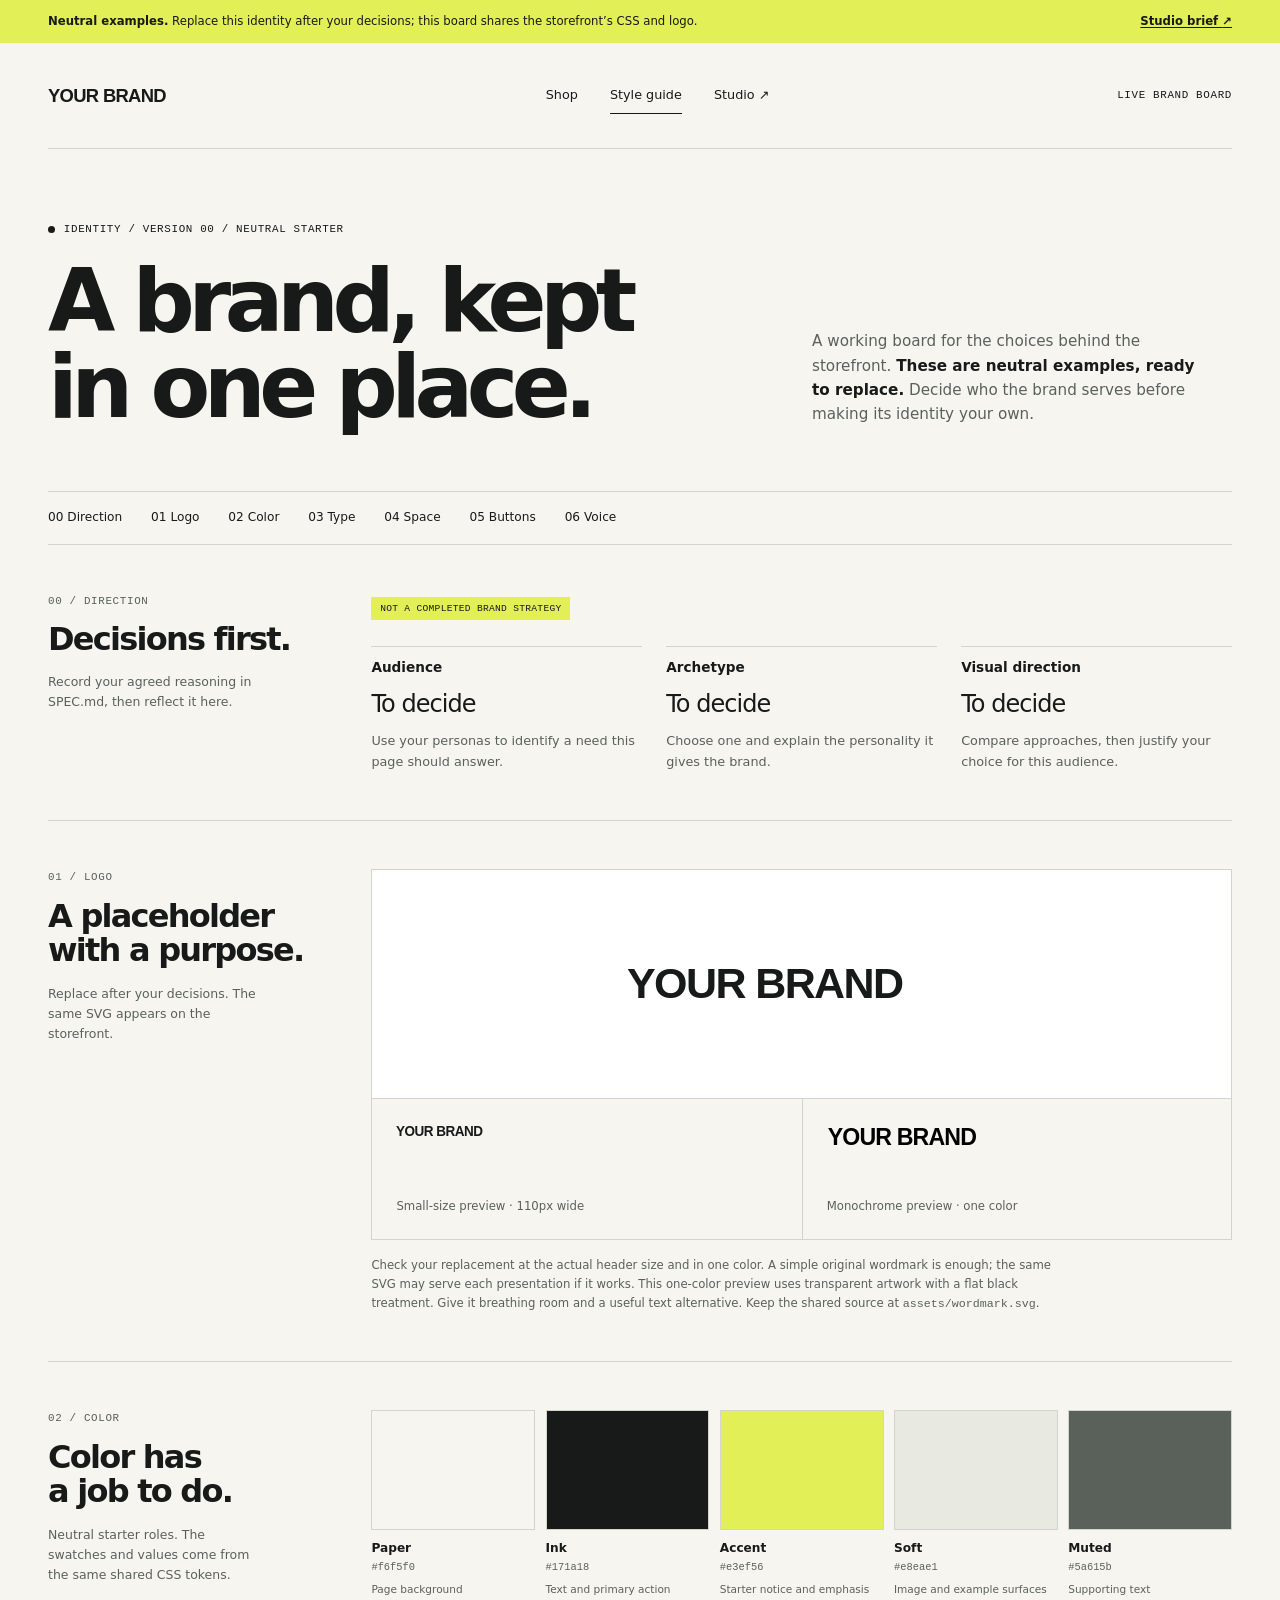
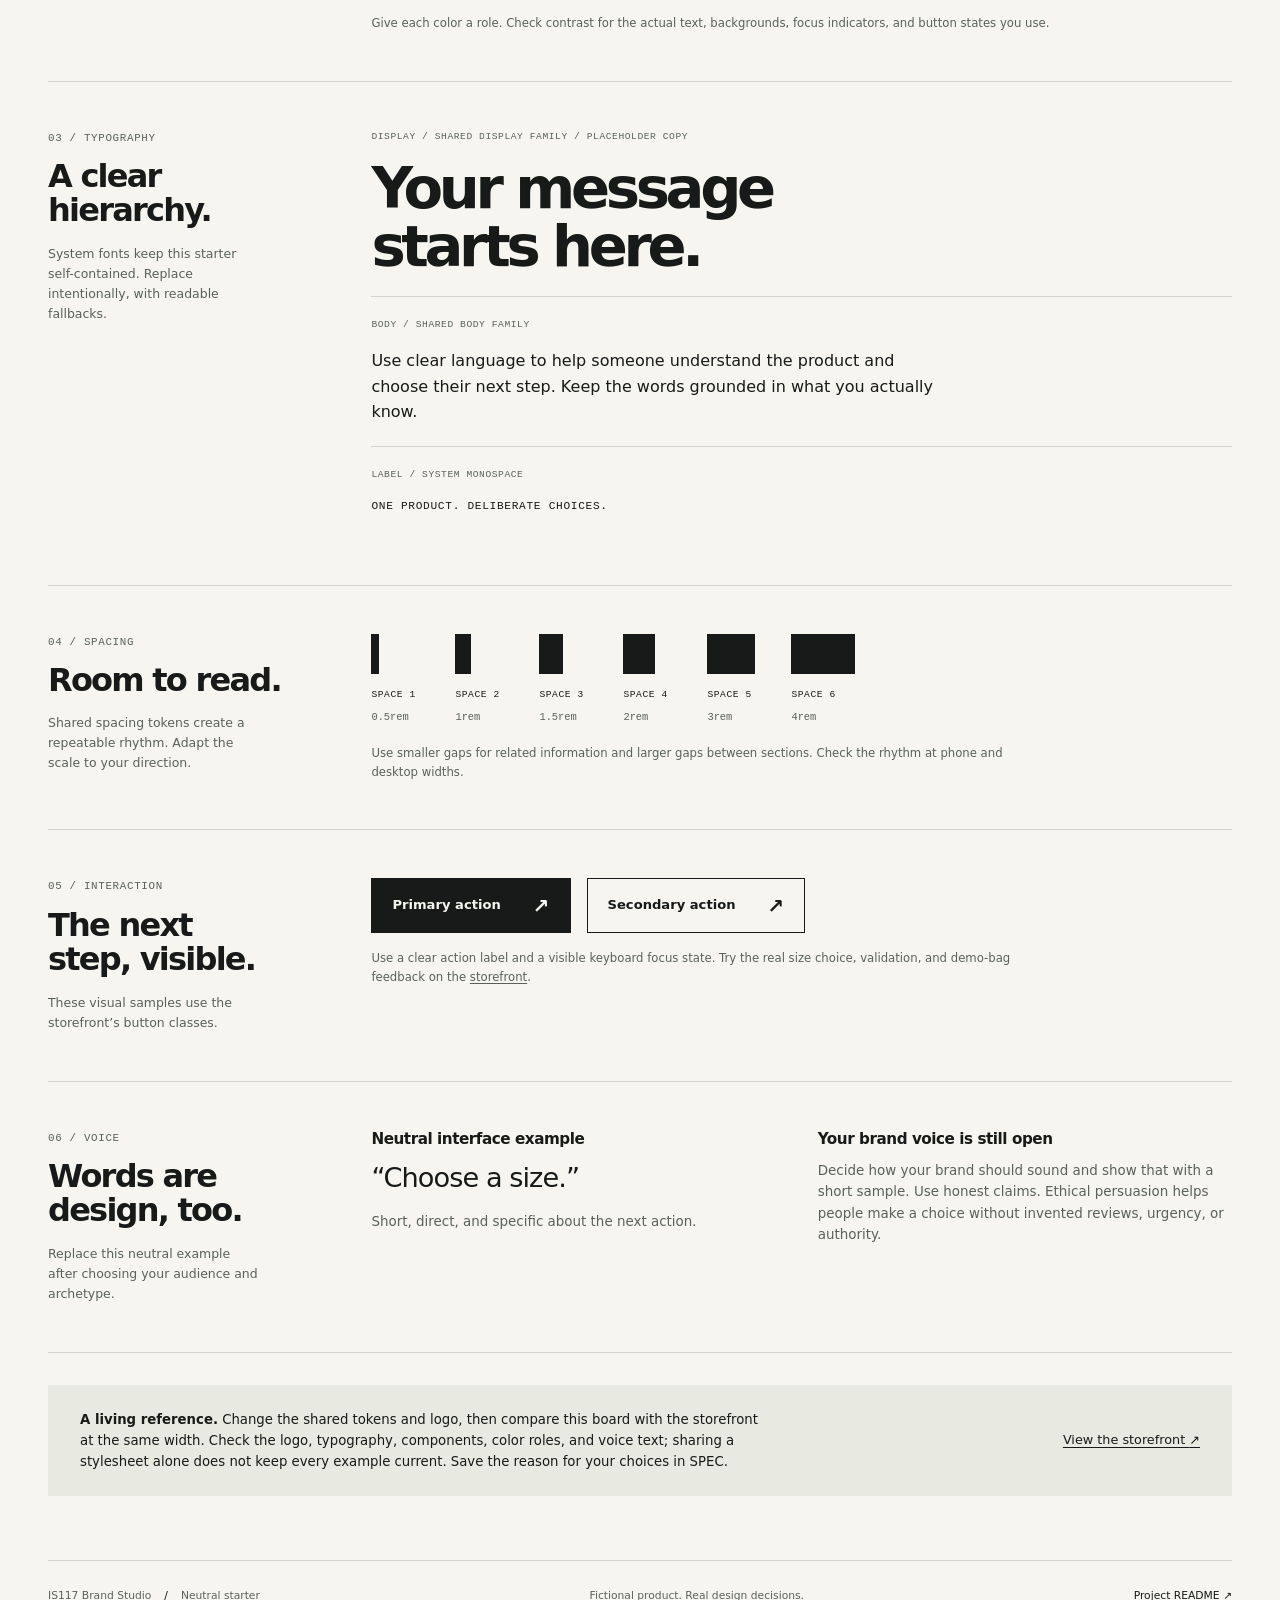
==== public/styleguide.html @ 22b2f833 "Initial commit" ====
<!doctype html>
<html lang="en">
  <head>
    <meta charset="utf-8" />
    <meta name="viewport" content="width=device-width, initial-scale=1" />
    <meta
      name="description"
      content="The live, neutral brand board for the IS117 T-shirt storefront. Shared tokens and assets keep design choices connected to the page."
    />
    <title>Live style guide — Your Brand starter</title>
    <link rel="icon" href="data:," />
    <link rel="stylesheet" href="styles.css" />
    <script src="styleguide.js" defer></script>
  </head>
  <body>
    <a class="skip-link" href="#main">Skip to content</a>
    <aside class="starter-notice" aria-label="Starter information">
      <span
        ><strong>Neutral examples.</strong> Replace this identity after your
        decisions; this board shares the storefront’s CSS and logo.</span
      ><a href="studio.html">Studio brief <span aria-hidden="true">↗</span></a>
    </aside>
    <header class="site-header wrap">
      <a
        class="brand-link"
        href="index.html"
        aria-label="Your Brand storefront home"
        ><img
          class="wordmark"
          src="assets/wordmark.svg"
          alt="Neutral starter wordmark"
          width="175"
          height="26"
      /></a>
      <nav class="main-nav" aria-label="Main navigation">
        <a class="nav-link" href="index.html">Shop</a
        ><a class="nav-link" href="styleguide.html" aria-current="page"
          >Style guide</a
        ><a class="nav-link" href="studio.html"
          >Studio <span aria-hidden="true">↗</span></a
        >
      </nav>
      <span class="micro-label">Live brand board</span>
    </header>
    <main id="main">
      <section class="page-hero wrap" aria-labelledby="guide-title">
        <p class="eyebrow">
          <span class="status-dot" aria-hidden="true"></span> Identity / version
          00 / neutral starter
        </p>
        <h1 id="guide-title">A brand, kept<br />in one place.</h1>
        <p class="hero-summary">
          A working board for the choices behind the storefront.
          <strong>These are neutral examples, ready to replace.</strong> Decide
          who the brand serves before making its identity your own.
        </p>
      </section>
      <nav class="page-subnav wrap" aria-label="Style guide sections">
        <a class="section-link" href="#direction">00 Direction</a
        ><a class="section-link" href="#logo">01 Logo</a
        ><a class="section-link" href="#palette">02 Color</a
        ><a class="section-link" href="#type">03 Type</a
        ><a class="section-link" href="#spacing">04 Space</a
        ><a class="section-link" href="#buttons">05 Buttons</a
        ><a class="section-link" href="#voice">06 Voice</a>
      </nav>

      <section
        id="direction"
        class="guide-section wrap"
        aria-labelledby="direction-title"
      >
        <div class="section-heading">
          <span class="section-number">00 / Direction</span>
          <h2 id="direction-title">Decisions first.</h2>
          <p>Record your agreed reasoning in SPEC.md, then reflect it here.</p>
        </div>
        <div class="guide-content">
          <span class="draft-label">Not a completed brand strategy</span>
          <div class="decision-grid">
            <div>
              <h3>Audience</h3>
              <p class="undecided">To decide</p>
              <p>
                Use your personas to identify a need this page should answer.
              </p>
            </div>
            <div>
              <h3>Archetype</h3>
              <p class="undecided">To decide</p>
              <p>Choose one and explain the personality it gives the brand.</p>
            </div>
            <div>
              <h3>Visual direction</h3>
              <p class="undecided">To decide</p>
              <p>
                Compare approaches, then justify your choice for this audience.
              </p>
            </div>
          </div>
        </div>
      </section>

      <section
        id="logo"
        class="guide-section wrap"
        aria-labelledby="logo-title"
      >
        <div class="section-heading">
          <span class="section-number">01 / Logo</span>
          <h2 id="logo-title">A placeholder<br />with a purpose.</h2>
          <p>
            Replace after your decisions. The same SVG appears on the
            storefront.
          </p>
        </div>
        <div class="guide-content">
          <div class="logo-board">
            <img
              src="assets/wordmark.svg"
              alt="Neutral starter wordmark"
              width="350"
              height="52"
            />
          </div>
          <div class="logo-variants">
            <div class="logo-variant">
              <img
                class="logo-small"
                src="assets/wordmark.svg"
                alt="Neutral starter wordmark at a small size"
                width="110"
                height="16"
              />
              <p>Small-size preview · 110px wide</p>
            </div>
            <div class="logo-variant">
              <img
                class="logo-mono"
                src="assets/wordmark.svg"
                alt="Neutral starter wordmark in monochrome"
                width="190"
                height="28"
              />
              <p>Monochrome preview · one color</p>
            </div>
          </div>
          <p class="guide-note">
            Check your replacement at the actual header size and in one color. A
            simple original wordmark is enough; the same SVG may serve each
            presentation if it works. This one-color preview uses transparent
            artwork with a flat black treatment. Give it breathing room and a
            useful text alternative. Keep the shared source at
            <code>assets/wordmark.svg</code>.
          </p>
        </div>
      </section>

      <section
        id="palette"
        class="guide-section wrap"
        aria-labelledby="palette-title"
      >
        <div class="section-heading">
          <span class="section-number">02 / Color</span>
          <h2 id="palette-title">Color has<br />a job to do.</h2>
          <p>
            Neutral starter roles. The swatches and values come from the same
            shared CSS tokens.
          </p>
        </div>
        <div class="guide-content">
          <div class="palette-grid">
            <article class="palette-card">
              <div
                class="color-swatch"
                style="--swatch-color: var(--color-paper)"
              ></div>
              <h3>Paper</h3>
              <code data-color-token="--color-paper">CSS token</code>
              <p>Page background</p>
            </article>
            <article class="palette-card">
              <div
                class="color-swatch"
                style="--swatch-color: var(--color-ink)"
              ></div>
              <h3>Ink</h3>
              <code data-color-token="--color-ink">CSS token</code>
              <p>Text and primary action</p>
            </article>
            <article class="palette-card">
              <div
                class="color-swatch"
                style="--swatch-color: var(--color-accent)"
              ></div>
              <h3>Accent</h3>
              <code data-color-token="--color-accent">CSS token</code>
              <p>Starter notice and emphasis</p>
            </article>
            <article class="palette-card">
              <div
                class="color-swatch"
                style="--swatch-color: var(--color-soft)"
              ></div>
              <h3>Soft</h3>
              <code data-color-token="--color-soft">CSS token</code>
              <p>Image and example surfaces</p>
            </article>
            <article class="palette-card">
              <div
                class="color-swatch"
                style="--swatch-color: var(--color-muted)"
              ></div>
              <h3>Muted</h3>
              <code data-color-token="--color-muted">CSS token</code>
              <p>Supporting text</p>
            </article>
          </div>
          <p class="guide-note">
            Give each color a role. Check contrast for the actual text,
            backgrounds, focus indicators, and button states you use.
          </p>
        </div>
      </section>

      <section
        id="type"
        class="guide-section wrap"
        aria-labelledby="type-title"
      >
        <div class="section-heading">
          <span class="section-number">03 / Typography</span>
          <h2 id="type-title">A clear<br />hierarchy.</h2>
          <p>
            System fonts keep this starter self-contained. Replace
            intentionally, with readable fallbacks.
          </p>
        </div>
        <div class="guide-content">
          <div class="type-specimen">
            <span class="type-label"
              >Display / shared display family / placeholder copy</span
            >
            <p class="type-display">Your message<br />starts here.</p>
          </div>
          <div class="type-specimen">
            <span class="type-label">Body / shared body family</span>
            <p class="type-body">
              Use clear language to help someone understand the product and
              choose their next step. Keep the words grounded in what you
              actually know.
            </p>
          </div>
          <div class="type-specimen">
            <span class="type-label">Label / system monospace</span>
            <p class="type-mono">One product. Deliberate choices.</p>
          </div>
        </div>
      </section>

      <section
        id="spacing"
        class="guide-section wrap"
        aria-labelledby="spacing-title"
      >
        <div class="section-heading">
          <span class="section-number">04 / Spacing</span>
          <h2 id="spacing-title">Room to read.</h2>
          <p>
            Shared spacing tokens create a repeatable rhythm. Adapt the scale to
            your direction.
          </p>
        </div>
        <div class="guide-content">
          <div class="spacing-grid">
            <div class="spacing-token">
              <div
                class="spacing-bar"
                style="--token-size: var(--space-1)"
              ></div>
              <span class="token-name">Space 1</span
              ><code data-space-token="--space-1">CSS token</code>
            </div>
            <div class="spacing-token">
              <div
                class="spacing-bar"
                style="--token-size: var(--space-2)"
              ></div>
              <span class="token-name">Space 2</span
              ><code data-space-token="--space-2">CSS token</code>
            </div>
            <div class="spacing-token">
              <div
                class="spacing-bar"
                style="--token-size: var(--space-3)"
              ></div>
              <span class="token-name">Space 3</span
              ><code data-space-token="--space-3">CSS token</code>
            </div>
            <div class="spacing-token">
              <div
                class="spacing-bar"
                style="--token-size: var(--space-4)"
              ></div>
              <span class="token-name">Space 4</span
              ><code data-space-token="--space-4">CSS token</code>
            </div>
            <div class="spacing-token">
              <div
                class="spacing-bar"
                style="--token-size: var(--space-5)"
              ></div>
              <span class="token-name">Space 5</span
              ><code data-space-token="--space-5">CSS token</code>
            </div>
            <div class="spacing-token">
              <div
                class="spacing-bar"
                style="--token-size: var(--space-6)"
              ></div>
              <span class="token-name">Space 6</span
              ><code data-space-token="--space-6">CSS token</code>
            </div>
          </div>
          <p class="guide-note">
            Use smaller gaps for related information and larger gaps between
            sections. Check the rhythm at phone and desktop widths.
          </p>
        </div>
      </section>

      <section
        id="buttons"
        class="guide-section wrap"
        aria-labelledby="buttons-title"
      >
        <div class="section-heading">
          <span class="section-number">05 / Interaction</span>
          <h2 id="buttons-title">The next<br />step, visible.</h2>
          <p>These visual samples use the storefront’s button classes.</p>
        </div>
        <div class="guide-content">
          <div class="button-samples">
            <span class="button button-primary"
              >Primary action <span aria-hidden="true">↗</span></span
            ><span class="button button-secondary"
              >Secondary action <span aria-hidden="true">↗</span></span
            >
          </div>
          <p class="guide-note">
            Use a clear action label and a visible keyboard focus state. Try the
            real size choice, validation, and demo-bag feedback on the
            <a href="index.html">storefront</a>.
          </p>
        </div>
      </section>

      <section
        id="voice"
        class="guide-section wrap"
        aria-labelledby="voice-title"
      >
        <div class="section-heading">
          <span class="section-number">06 / Voice</span>
          <h2 id="voice-title">Words are<br />design, too.</h2>
          <p>
            Replace this neutral example after choosing your audience and
            archetype.
          </p>
        </div>
        <div class="guide-content">
          <div class="voice-grid">
            <div>
              <h3>Neutral interface example</h3>
              <p class="voice-example">“Choose a size.”</p>
              <p>Short, direct, and specific about the next action.</p>
            </div>
            <div>
              <h3>Your brand voice is still open</h3>
              <p>
                Decide how your brand should sound and show that with a short
                sample. Use honest claims. Ethical persuasion helps people make
                a choice without invented reviews, urgency, or authority.
              </p>
            </div>
          </div>
        </div>
      </section>

      <div class="guide-footer-note wrap">
        <p>
          <strong>A living reference.</strong> Change the shared tokens and
          logo, then compare this board with the storefront at the same width.
          Check the logo, typography, components, color roles, and voice text;
          sharing a stylesheet alone does not keep every example current. Save
          the reason for your choices in SPEC.
        </p>
        <a href="index.html"
          >View the storefront <span aria-hidden="true">↗</span></a
        >
      </div>
    </main>
    <footer class="site-footer wrap">
      <p>
        IS117 Brand Studio <span class="footer-separator"> / </span> Neutral
        starter
      </p>
      <p class="footer-tagline">Fictional product. Real design decisions.</p>
      <a href="https://github.com/kaw393939/is117-brand-studio#readme"
        >Project README <span aria-hidden="true">↗</span></a
      >
    </footer>
  </body>
</html>
---- public/styles.css ----
/* Shared brand tokens. Change these after you agree on your brand direction.
   Both the storefront and the live style guide use this file. */
:root {
  --color-paper: #f6f5f0;
  --color-ink: #171a18;
  --color-muted: #5a615b;
  --color-line: #d1d5cc;
  --color-accent: #e3ef56;
  --color-soft: #e8eae1;
  --color-white: #fff;
  --color-danger: #992e28;
  --font-body:
    system-ui, -apple-system, blinkmacsystemfont, "Segoe UI", sans-serif;
  --font-display:
    system-ui, -apple-system, blinkmacsystemfont, "Segoe UI", sans-serif;
  --font-mono: ui-monospace, sfmono-regular, consolas, monospace;
  --space-1: 0.5rem;
  --space-2: 1rem;
  --space-3: 1.5rem;
  --space-4: 2rem;
  --space-5: 3rem;
  --space-6: 4rem;
  --page-width: 1440px;
}

* {
  box-sizing: border-box;
}

html {
  scroll-behavior: smooth;
  scroll-padding-top: 1.5rem;
}

body {
  margin: 0;
  background: var(--color-paper);
  color: var(--color-ink);
  font-family: var(--font-body);
  line-height: 1.6;
  -webkit-font-smoothing: antialiased;
}

img,
svg {
  display: block;
  max-width: 100%;
}

button,
a,
input {
  -webkit-tap-highlight-color: transparent;
}

a {
  color: inherit;
  text-underline-offset: 0.2em;
  text-decoration-thickness: 1px;
}

a:hover {
  text-decoration-thickness: 2px;
}

button,
input {
  font: inherit;
}

button {
  cursor: pointer;
}

button:disabled {
  cursor: default;
}

:focus-visible {
  outline: 3px solid var(--color-ink);
  outline-offset: 5px;
}

[hidden] {
  display: none !important;
}

::selection {
  background: var(--color-accent);
  color: var(--color-ink);
}

h1,
h2,
h3,
p {
  margin: 0;
}

h1,
h2,
h3 {
  font-family: var(--font-display);
  font-weight: 550;
}

h1 {
  font-size: clamp(3.4rem, 6.25vw, 6.6rem);
  line-height: 0.99;
  letter-spacing: -0.075em;
}

h2 {
  font-size: clamp(2rem, 3.6vw, 3.75rem);
  line-height: 1.08;
  letter-spacing: -0.055em;
}

h3 {
  font-size: 1.3rem;
  line-height: 1.3;
  letter-spacing: -0.03em;
}

p + p {
  margin-top: var(--space-2);
}

.wrap {
  width: min(calc(100% - 6rem), var(--page-width));
  margin-inline: auto;
}

.muted {
  color: var(--color-muted);
}

.eyebrow,
.micro-label,
.visual-label,
.image-caption,
.section-number,
.type-label,
.token-name {
  font-family: var(--font-mono);
  font-size: 0.68rem;
  font-weight: 500;
  line-height: 1.5;
  letter-spacing: 0.06em;
  text-transform: uppercase;
}

.eyebrow {
  display: flex;
  align-items: center;
  gap: 0.55rem;
}

.status-dot {
  width: 7px;
  height: 7px;
  display: inline-block;
  background: var(--color-ink);
  border-radius: 50%;
}

.skip-link {
  position: fixed;
  top: 8px;
  left: 8px;
  z-index: 10;
  transform: translateY(-180%);
  padding: 0.75rem 1rem;
  background: var(--color-ink);
  color: var(--color-white);
}

.skip-link:focus {
  transform: translateY(0);
}

.starter-notice {
  display: flex;
  justify-content: space-between;
  align-items: center;
  gap: 1.5rem;
  padding: 0.8rem 3rem;
  background: var(--color-accent);
  font-size: 0.73rem;
  line-height: 1.5;
}

.starter-notice a {
  flex-shrink: 0;
  font-weight: 650;
}

.site-header {
  min-height: 106px;
  display: flex;
  align-items: center;
  gap: 3rem;
  border-bottom: 1px solid var(--color-line);
}

.brand-link {
  display: inline-block;
  flex-shrink: 0;
}

.wordmark {
  width: 150px;
  height: auto;
}

.main-nav {
  display: flex;
  justify-content: center;
  align-items: center;
  gap: 2rem;
  margin-inline: auto;
}

.nav-link,
.bag-link {
  text-decoration: none;
  font-size: 0.8rem;
}

.nav-link {
  padding-block: 0.5rem;
  border-bottom: 1px solid transparent;
}

.nav-link:hover,
.nav-link[aria-current="page"] {
  border-color: currentcolor;
}

.bag-link {
  display: flex;
  align-items: center;
  gap: 0.65rem;
  white-space: nowrap;
}

.bag-count {
  display: grid;
  place-items: center;
  min-width: 1.7rem;
  height: 1.7rem;
  border: 1px solid var(--color-ink);
  border-radius: 50%;
  font-size: 0.7rem;
}

.product-section {
  display: grid;
  grid-template-columns: 1.13fr 1fr;
  gap: clamp(3rem, 7vw, 8rem);
  padding-block: var(--space-5) 5rem;
  align-items: start;
}

.product-visual {
  position: relative;
  background: var(--color-soft);
}

.visual-label {
  position: absolute;
  z-index: 1;
  inset: 1.3rem 1.4rem auto;
  display: flex;
  justify-content: space-between;
  gap: 1rem;
  font-size: 0.6rem;
}

.shirt-image {
  width: 100%;
  height: auto;
  aspect-ratio: 800 / 880;
  object-fit: contain;
}

.image-caption {
  display: flex;
  align-items: center;
  justify-content: space-between;
  gap: 1rem;
  padding: 1.2rem 1.4rem;
  border-top: 1px solid var(--color-line);
  font-size: 0.59rem;
}

.image-caption > :last-child {
  font-family: var(--font-body);
  font-size: 1.5rem;
  line-height: 1;
}

.product-information {
  max-width: 530px;
  padding-block: 1rem;
}

.product-information h1 {
  margin-top: 1.6rem;
}

.product-intro {
  font-size: 1.2rem;
  line-height: 1.5;
  margin-top: 1.8rem;
  letter-spacing: -0.025em;
}

.product-description {
  margin-top: 0.6rem;
  font-size: 0.88rem;
  max-width: 430px;
}

.price-row {
  display: flex;
  align-items: center;
  justify-content: space-between;
  gap: 1rem;
  margin-block: 2rem 1.5rem;
  padding-bottom: 1.2rem;
  border-bottom: 1px solid var(--color-line);
}

.price {
  font-size: 1.65rem;
  letter-spacing: -0.04em;
  font-weight: 600;
}

.price span {
  font-family: var(--font-mono);
  font-size: 0.65rem;
  font-weight: 400;
  letter-spacing: 0;
  margin-left: 0.25rem;
}

.price-row .micro-label {
  color: var(--color-muted);
  font-size: 0.6rem;
}

fieldset {
  padding: 0;
  margin: 0;
  border: 0;
  min-width: 0;
}

legend {
  padding: 0;
  font-size: 0.84rem;
  font-weight: 650;
}

.field-help {
  margin-top: 0.3rem;
  color: var(--color-muted);
  font-size: 0.74rem;
}

.size-options {
  display: grid;
  grid-template-columns: repeat(4, 1fr);
  gap: 0.6rem;
  margin-top: 1rem;
}

.size-option {
  position: relative;
  cursor: pointer;
}

.size-option input {
  position: absolute;
  opacity: 0;
  width: 100%;
  height: 100%;
  margin: 0;
  cursor: pointer;
}

.size-option span {
  display: grid;
  place-items: center;
  min-height: 3.2rem;
  border: 1px solid var(--color-line);
  background: var(--color-paper);
  font-size: 0.83rem;
  transition:
    background 150ms ease,
    border-color 150ms ease;
}

.size-option input:checked + span {
  background: var(--color-ink);
  border-color: var(--color-ink);
  color: var(--color-paper);
}

.size-option input:hover + span {
  border-color: var(--color-ink);
}

.size-option input:focus-visible + span {
  outline: 3px solid var(--color-ink);
  outline-offset: 4px;
}

.size-option input:focus-visible {
  outline: none;
}

.field-error {
  color: var(--color-danger);
  font-size: 0.8rem;
  margin-top: 0.9rem;
  font-weight: 550;
}

.button {
  display: inline-flex;
  align-items: center;
  justify-content: space-between;
  gap: 2rem;
  min-height: 3.4rem;
  border: 1px solid var(--color-ink);
  padding: 0.9rem 1.25rem;
  font-size: 0.82rem;
  font-weight: 550;
  line-height: 1.4;
  text-decoration: none;
  transition:
    background 150ms ease,
    color 150ms ease;
}

.button > span[aria-hidden] {
  font-size: 1.25rem;
  line-height: 1;
}

.button-primary {
  background: var(--color-ink);
  color: var(--color-paper);
}

.button-primary:hover {
  background: var(--color-accent);
  color: var(--color-ink);
}

.button-secondary {
  background: transparent;
  color: var(--color-ink);
}

.button-secondary:hover {
  background: var(--color-soft);
}

.add-button {
  width: 100%;
  margin-top: 1.4rem;
}

.demo-disclaimer {
  font-size: 0.68rem;
  line-height: 1.65;
  color: var(--color-muted);
  margin-top: 0.9rem;
  max-width: 420px;
}

.product-facts {
  margin-bottom: 0;
  margin-top: 1.8rem;
}

.product-facts div {
  display: flex;
  justify-content: space-between;
  gap: 1rem;
  padding-block: 0.62rem;
  border-top: 1px solid var(--color-line);
  font-size: 0.71rem;
}

.product-facts dt {
  color: var(--color-muted);
}

.product-facts dd {
  margin: 0;
  font-weight: 500;
  text-align: right;
}

.bag-section {
  display: grid;
  grid-template-columns: 1fr 1fr;
  gap: 3rem;
  border-top: 1px solid var(--color-line);
  padding-block: 3rem;
}

.bag-section h2 {
  margin-top: 0.6rem;
  font-size: clamp(2rem, 3vw, 3rem);
}

.bag-details {
  padding-top: 0.2rem;
  font-size: 0.85rem;
}

.bag-message {
  max-width: 500px;
}

.bag-items {
  list-style: none;
  margin: 1rem 0;
  padding: 0;
}

.bag-items:empty {
  margin: 0;
}

.bag-items li {
  padding-block: 0.55rem;
  border-bottom: 1px solid var(--color-line);
  font-size: 0.78rem;
}

.text-button {
  padding: 0.5rem 0;
  border: 0;
  background: transparent;
  color: var(--color-ink);
  font-size: 0.8rem;
  text-decoration: underline;
  text-underline-offset: 0.25rem;
}

.text-button:disabled {
  opacity: 0.5;
}

.bag-details .field-help {
  margin-top: 0.4rem;
  font-size: 0.69rem;
}

.starter-next {
  display: grid;
  grid-template-columns: 1fr 1fr;
  gap: 1.5rem 3rem;
  background: var(--color-accent);
  padding: 2.7rem 3rem 3rem;
  margin-block: 1rem 4rem;
}

.starter-next > .eyebrow {
  grid-column: 1 / -1;
}

.starter-next > div {
  max-width: 470px;
  font-size: 0.86rem;
}

.starter-next .button {
  margin-top: 1.6rem;
}

.site-footer {
  display: flex;
  align-items: center;
  justify-content: space-between;
  gap: 2rem;
  border-top: 1px solid var(--color-line);
  padding-block: 1.6rem;
  font-size: 0.67rem;
  color: var(--color-muted);
}

.footer-tagline {
  margin: 0;
}

.footer-separator {
  margin-inline: 0.6rem;
  color: var(--color-ink);
}

.site-footer a {
  color: var(--color-ink);
}

/* Shared editorial pages */
.page-hero {
  padding-block: 4.5rem 3.8rem;
  display: grid;
  grid-template-columns: 1.25fr 0.75fr;
  align-items: end;
  gap: 1.3rem 4rem;
}

.page-hero > .eyebrow {
  grid-column: 1 / -1;
}

.page-hero h1 {
  font-size: clamp(3.5rem, 6.8vw, 7.3rem);
}

.page-hero .hero-summary {
  max-width: 400px;
  font-size: 0.95rem;
  color: var(--color-muted);
  padding-bottom: 0.25rem;
}

.hero-summary strong {
  font-weight: 550;
  color: var(--color-ink);
}

.page-subnav {
  display: flex;
  flex-wrap: wrap;
  gap: 0.6rem 1.8rem;
  padding-block: 1rem;
  border-top: 1px solid var(--color-line);
  border-bottom: 1px solid var(--color-line);
  font-size: 0.76rem;
}

.section-link {
  text-decoration: none;
}

.section-link:hover {
  text-decoration: underline;
}

.guide-section {
  padding-block: 3rem;
  border-bottom: 1px solid var(--color-line);
  display: grid;
  grid-template-columns: 0.32fr 1fr;
  column-gap: 3rem;
}

.section-heading .section-number {
  color: var(--color-muted);
  display: block;
  margin-bottom: 0.8rem;
}

.section-heading h2 {
  font-size: clamp(1.7rem, 2.5vw, 2.65rem);
}

.section-heading p {
  font-size: 0.78rem;
  color: var(--color-muted);
  margin-top: 1rem;
  max-width: 210px;
}

.guide-content {
  min-width: 0;
}

.draft-label {
  display: inline-block;
  padding: 0.3rem 0.55rem;
  background: var(--color-accent);
  color: var(--color-ink);
  font-family: var(--font-mono);
  font-size: 0.6rem;
  line-height: 1.4;
  letter-spacing: 0.03em;
  text-transform: uppercase;
}

.decision-grid {
  display: grid;
  grid-template-columns: repeat(3, 1fr);
  gap: 1.5rem;
  margin-top: 1.6rem;
}

.decision-grid > div {
  border-top: 1px solid var(--color-line);
  padding-top: 0.8rem;
}

.decision-grid h3 {
  font-size: 0.85rem;
  font-weight: 650;
  letter-spacing: 0;
}

.decision-grid p {
  font-size: 0.8rem;
  color: var(--color-muted);
  margin-top: 0.5rem;
}

.decision-grid .undecided {
  font-size: 1.5rem;
  font-weight: 450;
  color: var(--color-ink);
  letter-spacing: -0.04em;
}

.logo-board {
  min-height: 230px;
  display: grid;
  place-items: center;
  padding: 3rem;
  background: var(--color-white);
  border: 1px solid var(--color-line);
}

.logo-board img {
  width: min(100%, 380px);
}

.logo-variants {
  display: grid;
  grid-template-columns: 1fr 1fr;
  border: 1px solid var(--color-line);
  border-top: 0;
}

.logo-variant {
  min-height: 140px;
  padding: 1.5rem;
  display: flex;
  flex-direction: column;
  justify-content: space-between;
  gap: 1.5rem;
}

.logo-variant + .logo-variant {
  border-left: 1px solid var(--color-line);
}

.logo-small {
  width: 110px;
  height: auto;
}

.logo-mono {
  width: 190px;
  filter: brightness(0);
}

.logo-variant p,
.guide-note {
  font-size: 0.73rem;
  color: var(--color-muted);
}

.guide-note {
  margin-top: 1rem;
  max-width: 680px;
}

.palette-grid {
  display: grid;
  grid-template-columns: repeat(5, 1fr);
  gap: 0.65rem;
}

.color-swatch {
  height: 120px;
  border: 1px solid var(--color-line);
  background: var(--swatch-color);
}

.palette-card h3 {
  font-size: 0.76rem;
  letter-spacing: 0;
  font-weight: 650;
  margin-top: 0.65rem;
}

.palette-card code {
  font-family: var(--font-mono);
  font-size: 0.65rem;
  color: var(--color-muted);
  display: block;
  margin-top: 0.15rem;
}

.palette-card p {
  font-size: 0.66rem;
  color: var(--color-muted);
  margin-top: 0.4rem;
  line-height: 1.5;
}

.type-specimen {
  border-top: 1px solid var(--color-line);
  padding-block: 1.3rem;
}

.type-specimen:first-child {
  border-top: 0;
  padding-top: 0;
}

.type-label {
  display: block;
  margin-bottom: 1rem;
  color: var(--color-muted);
  font-size: 0.6rem;
}

.type-display {
  font-family: var(--font-display);
  font-size: clamp(2.5rem, 4.5vw, 5rem);
  font-weight: 550;
  letter-spacing: -0.075em;
  line-height: 1;
  max-width: 700px;
}

.type-body {
  font-family: var(--font-body);
  font-size: 1rem;
  max-width: 570px;
}

.type-mono {
  font-family: var(--font-mono);
  text-transform: uppercase;
  font-size: 0.7rem;
  letter-spacing: 0.06em;
}

.spacing-grid {
  display: flex;
  flex-wrap: wrap;
  align-items: start;
  gap: 2rem;
}

.spacing-token {
  min-width: 52px;
}

.spacing-bar {
  width: var(--token-size);
  height: 40px;
  background: var(--color-ink);
  margin-bottom: 0.9rem;
}

.token-name {
  display: block;
  font-size: 0.6rem;
}

.spacing-token code {
  font-family: var(--font-mono);
  color: var(--color-muted);
  font-size: 0.65rem;
}

.button-samples {
  display: flex;
  flex-wrap: wrap;
  gap: 1rem;
}

.button-samples .button {
  min-width: 185px;
}

.voice-grid {
  display: grid;
  grid-template-columns: 1fr 1fr;
  gap: 2rem;
}

.voice-grid h3 {
  font-size: 0.95rem;
  font-weight: 600;
  margin-bottom: 0.65rem;
}

.voice-grid p {
  font-size: 0.84rem;
  color: var(--color-muted);
}

.voice-example {
  font-size: 1.7rem !important;
  color: var(--color-ink) !important;
  letter-spacing: -0.035em;
  line-height: 1.3;
}

.guide-footer-note {
  display: flex;
  gap: 2rem;
  align-items: center;
  justify-content: space-between;
  background: var(--color-soft);
  padding: 1.5rem 2rem;
  margin-block: 2rem 4rem;
}

.guide-footer-note p {
  font-size: 0.83rem;
  max-width: 680px;
}

.guide-footer-note a {
  font-size: 0.8rem;
  white-space: nowrap;
}

@media (width >= 1600px) {
  .product-section {
    gap: 8rem;
  }
}

@media (width <= 1100px) {
  .wrap {
    width: calc(100% - 4rem);
  }

  .starter-notice {
    padding-inline: 2rem;
  }

  .site-header {
    gap: 1.7rem;
  }

  .main-nav {
    gap: 1.25rem;
  }

  .product-section {
    gap: 3rem;
    align-items: start;
  }

  .product-information h1 {
    font-size: clamp(3.4rem, 7vw, 5rem);
  }

  .product-information {
    padding-top: 0.5rem;
  }

  .product-intro {
    margin-top: 1.4rem;
  }

  .price-row {
    margin-top: 1.5rem;
  }

  .page-hero {
    column-gap: 2rem;
  }

  .guide-section {
    grid-template-columns: 0.35fr 1fr;
    gap: 2rem;
  }

  .palette-grid {
    grid-template-columns: repeat(3, 1fr);
    row-gap: 1.6rem;
  }
}

@media (width <= 760px) {
  .wrap {
    width: calc(100% - 2.5rem);
  }

  .starter-notice {
    padding: 0.75rem 1.25rem;
    font-size: 0.67rem;
    gap: 1rem;
  }

  .starter-notice > span {
    max-width: 480px;
  }

  .starter-notice a {
    font-size: 0.65rem;
  }

  .site-header {
    min-height: 108px;
    display: grid;
    grid-template-columns: 1fr auto;
    gap: 0.5rem 1rem;
    padding-block: 1.2rem 1rem;
  }

  .wordmark {
    width: 130px;
  }

  .main-nav {
    grid-row: 2;
    grid-column: 1 / -1;
    margin: 0;
    justify-content: flex-start;
    gap: 1.5rem;
  }

  .nav-link,
  .bag-link {
    font-size: 0.73rem;
  }

  .bag-link {
    grid-column: 2;
    grid-row: 1;
  }

  .bag-count {
    min-width: 1.5rem;
    height: 1.5rem;
  }

  .product-section {
    grid-template-columns: 1fr;
    gap: 2rem;
    padding-block: 1.5rem 3rem;
  }

  .product-visual {
    max-width: 600px;
    width: 100%;
    margin-inline: auto;
  }

  .shirt-image {
    max-height: 530px;
  }

  .product-information {
    max-width: none;
    padding: 0;
  }

  .product-information h1 {
    font-size: clamp(4.2rem, 13vw, 7rem);
    margin-top: 1rem;
  }

  .product-intro {
    font-size: 1.1rem;
    margin-top: 1.4rem;
  }

  .product-description {
    max-width: 580px;
  }

  .product-facts {
    margin-top: 1.5rem;
  }

  .bag-section {
    grid-template-columns: 1fr;
    gap: 1.3rem;
    padding-block: 2rem;
  }

  .bag-section h2 {
    margin-top: 0.6rem;
  }

  .starter-next {
    grid-template-columns: 1fr;
    padding: 1.8rem;
    gap: 1.3rem;
    margin-block: 1rem 3rem;
  }

  .starter-next > div {
    max-width: none;
  }

  .site-footer {
    flex-wrap: wrap;
    gap: 0.7rem 2rem;
    padding-block: 1.5rem;
  }

  .footer-tagline {
    display: none;
  }

  .page-hero {
    padding-block: 2.5rem;
    grid-template-columns: 1fr;
    row-gap: 1.4rem;
  }

  .page-hero h1 {
    font-size: clamp(3.7rem, 11vw, 6rem);
  }

  .page-hero .hero-summary {
    max-width: 570px;
    font-size: 0.9rem;
  }

  .page-subnav {
    gap: 0.6rem 1.2rem;
    font-size: 0.72rem;
  }

  .guide-section {
    grid-template-columns: 1fr;
    gap: 1.8rem;
    padding-block: 2.3rem;
  }

  .section-heading {
    display: grid;
    grid-template-columns: 1fr 1fr;
    column-gap: 2rem;
  }

  .section-heading .section-number {
    grid-column: 1 / -1;
    margin-bottom: 0.5rem;
  }

  .section-heading p {
    max-width: none;
    margin: 0;
    font-size: 0.73rem;
  }

  .decision-grid {
    gap: 1rem;
  }

  .decision-grid .undecided {
    font-size: 1.3rem;
  }

  .decision-grid p {
    font-size: 0.73rem;
  }

  .palette-grid {
    grid-template-columns: repeat(5, 1fr);
  }

  .color-swatch {
    height: 85px;
  }

  .palette-card p {
    font-size: 0.62rem;
  }

  .palette-card code {
    font-size: 0.57rem;
  }

  .guide-footer-note {
    flex-direction: column;
    align-items: start;
    gap: 1rem;
    margin-block: 1.5rem 3rem;
    padding: 1.5rem;
  }
}

@media (width <= 420px) {
  .starter-notice {
    align-items: start;
    flex-direction: column;
    gap: 0.35rem;
  }

  .visual-label {
    inset: 1rem 1rem auto;
    font-size: 0.53rem;
  }

  .image-caption {
    font-size: 0.53rem;
    padding: 1rem;
  }

  .price-row .micro-label {
    font-size: 0.54rem;
  }

  .section-heading {
    grid-template-columns: 1fr;
    gap: 0.6rem;
  }

  .section-heading .section-number {
    margin: 0;
  }

  .decision-grid {
    grid-template-columns: 1fr;
    gap: 1.2rem;
  }

  .decision-grid > div {
    display: grid;
    grid-template-columns: 0.5fr 1fr;
    gap: 0.4rem 1rem;
  }

  .decision-grid p {
    margin-top: 0;
  }

  .decision-grid p:last-child {
    grid-column: 2;
  }

  .palette-grid {
    grid-template-columns: repeat(3, 1fr);
  }

  .color-swatch {
    height: 90px;
  }

  .logo-board {
    min-height: 190px;
    padding: 2rem;
  }

  .logo-variants {
    grid-template-columns: 1fr;
  }

  .logo-variant {
    min-height: 125px;
  }

  .logo-variant + .logo-variant {
    border-left: 0;
    border-top: 1px solid var(--color-line);
  }

  .voice-grid {
    grid-template-columns: 1fr;
    gap: 1.5rem;
  }
}

@media (prefers-reduced-motion: reduce) {
  html {
    scroll-behavior: auto;
  }

  *,
  *::before,
  *::after {
    transition: none !important;
    animation: none !important;
  }
}
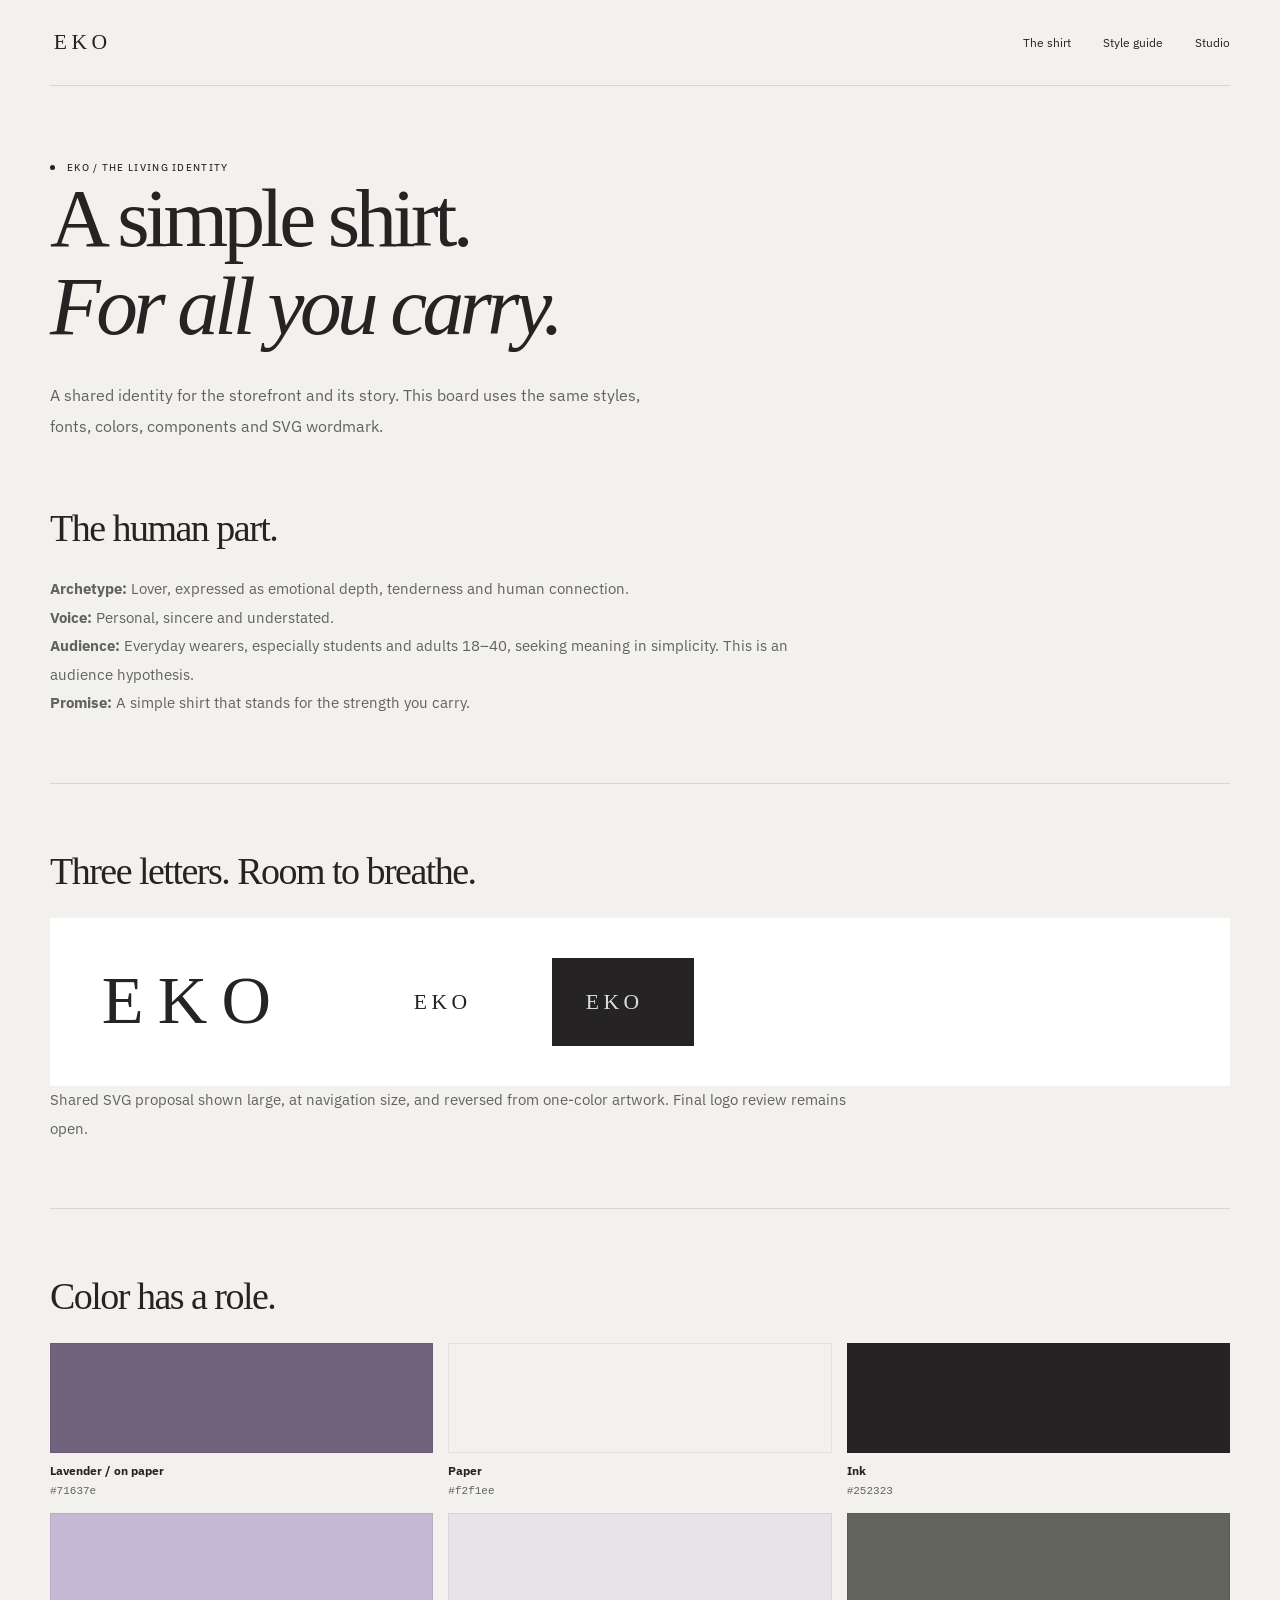
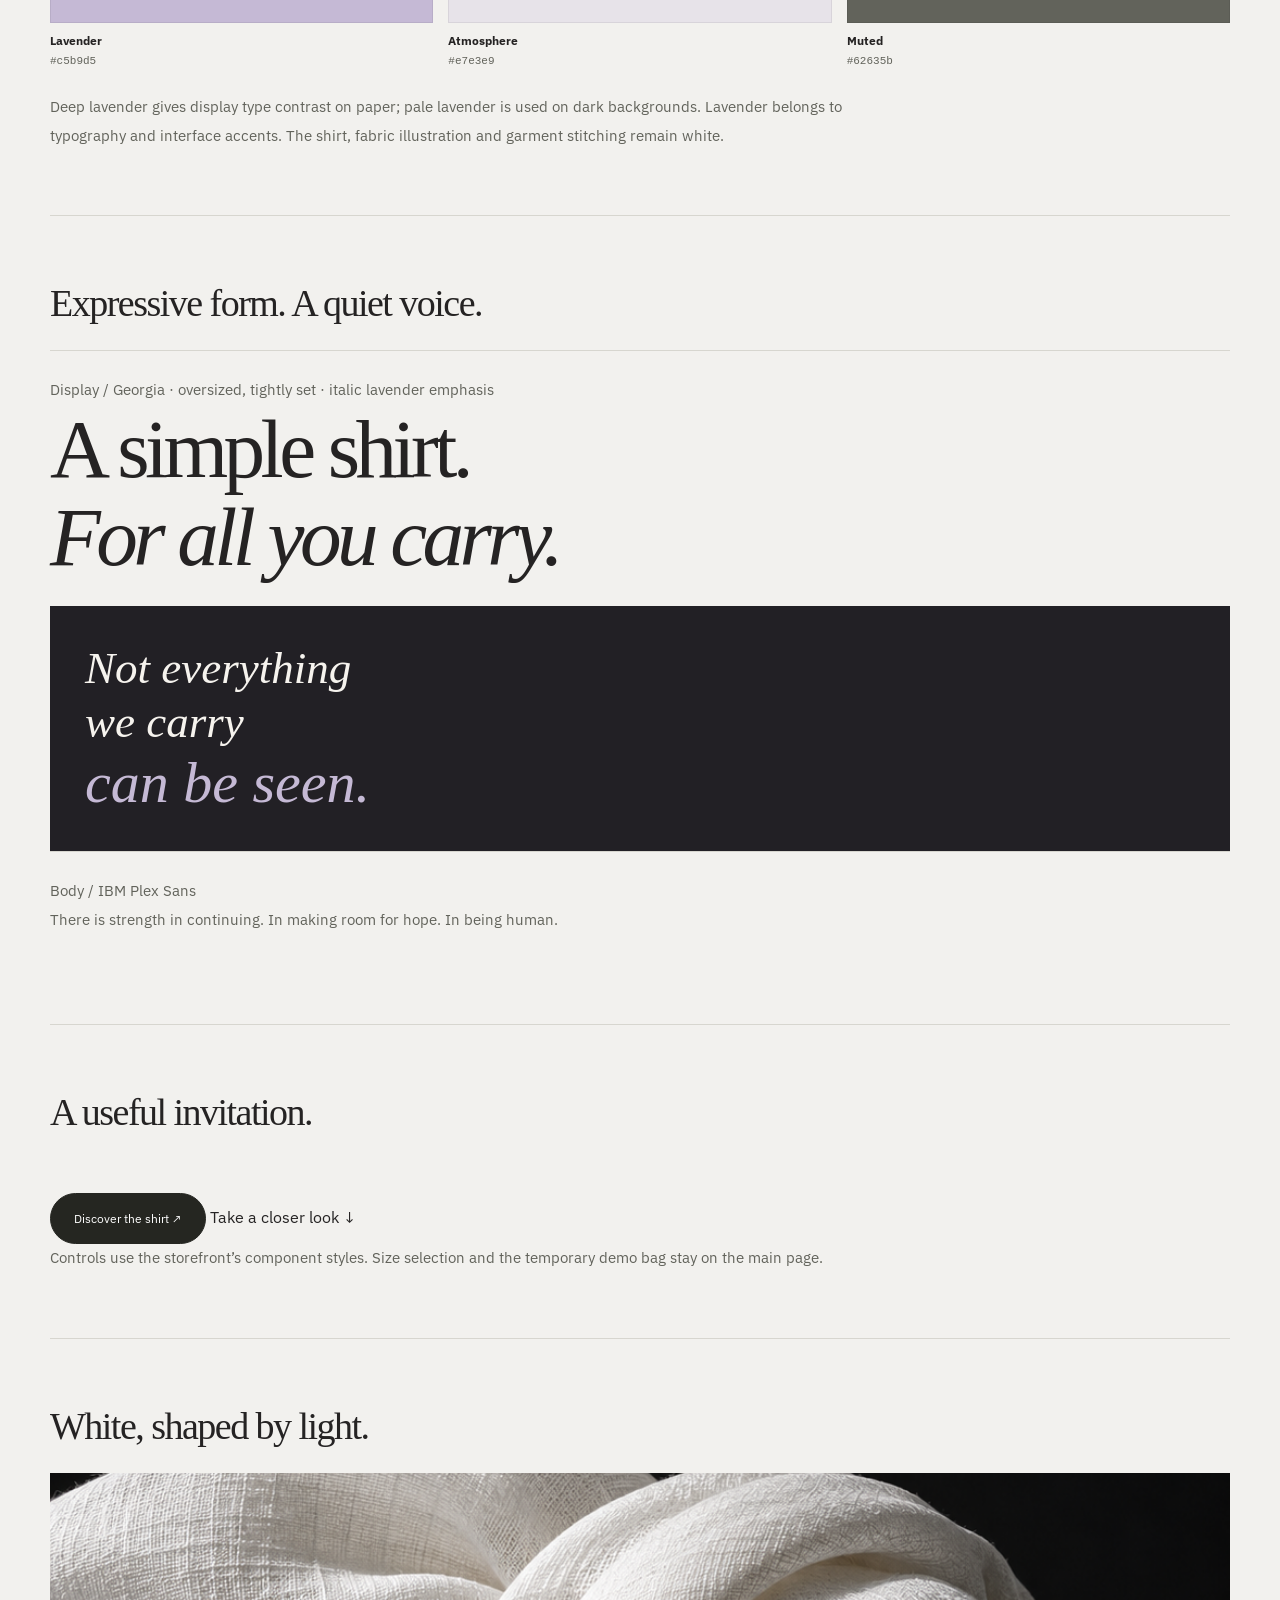
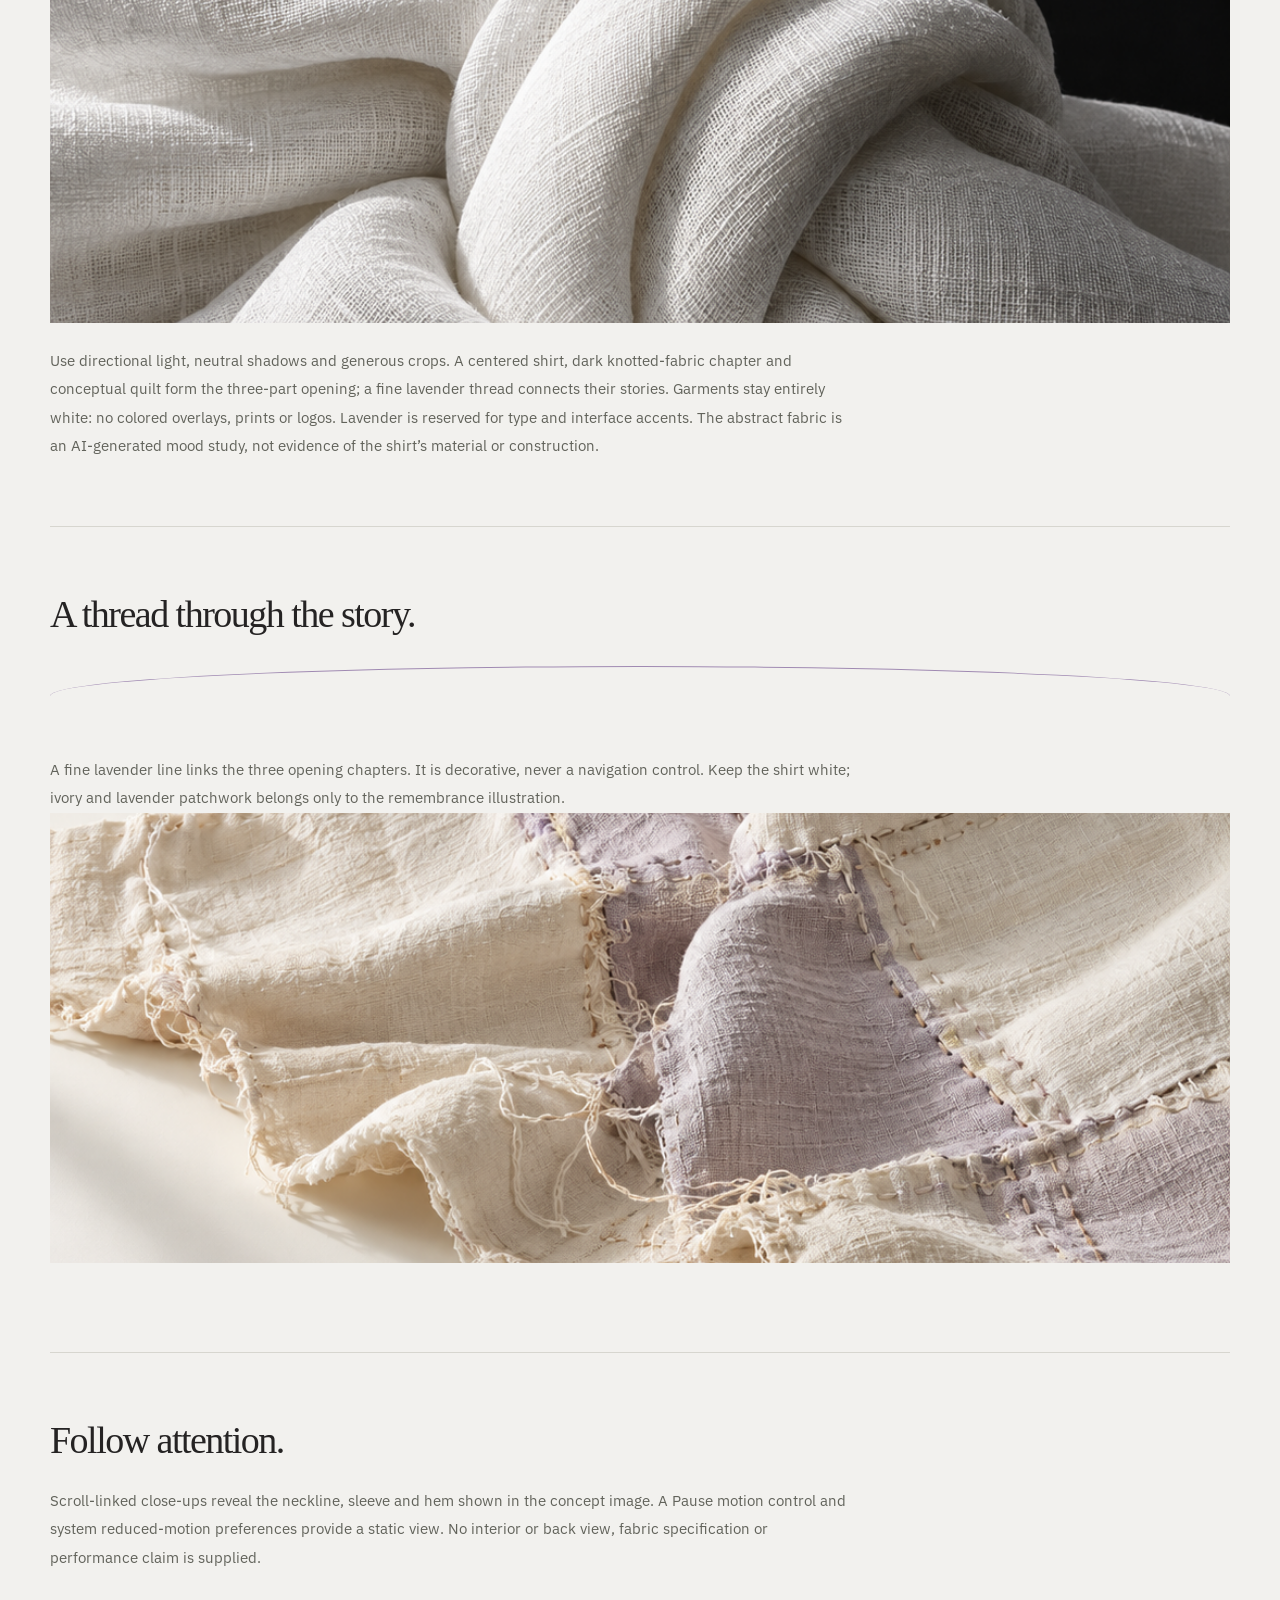
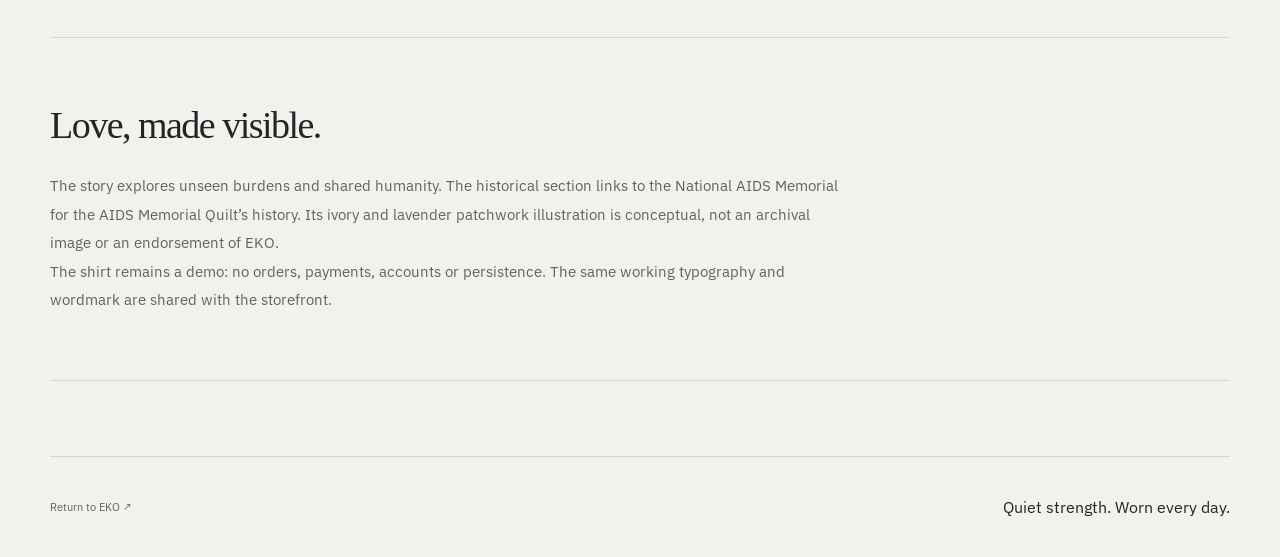
==== commit 2e583098: "Publish reference-inspired EKO storefront and live style guide" ====
--- a/public/styleguide.html
+++ b/public/styleguide.html
@@ -3,413 +3,287 @@
   <head>
     <meta charset="utf-8" />
     <meta name="viewport" content="width=device-width, initial-scale=1" />
-    <meta
-      name="description"
-      content="The live, neutral brand board for the IS117 T-shirt storefront. Shared tokens and assets keep design choices connected to the page."
-    />
-    <title>Live style guide — Your Brand starter</title>
+    <title>EKO — Live style guide</title>
     <link rel="icon" href="data:," />
-    <link rel="stylesheet" href="styles.css" />
-    <script src="styleguide.js" defer></script>
+    <link rel="stylesheet" href="eko-shared.css" />
+    <link rel="stylesheet" href="eko-finish.css" />
+    <link rel="stylesheet" href="eko-editorial.css" />
+    <script src="eko-guide.js" defer></script>
   </head>
-  <body>
-    <a class="skip-link" href="#main">Skip to content</a>
-    <aside class="starter-notice" aria-label="Starter information">
-      <span
-        ><strong>Neutral examples.</strong> Replace this identity after your
-        decisions; this board shares the storefront’s CSS and logo.</span
-      ><a href="studio.html">Studio brief <span aria-hidden="true">↗</span></a>
-    </aside>
-    <header class="site-header wrap">
-      <a
-        class="brand-link"
-        href="index.html"
-        aria-label="Your Brand storefront home"
-        ><img
-          class="wordmark"
-          src="assets/wordmark.svg"
-          alt="Neutral starter wordmark"
-          width="175"
-          height="26"
-      /></a>
-      <nav class="main-nav" aria-label="Main navigation">
-        <a class="nav-link" href="index.html">Shop</a
-        ><a class="nav-link" href="styleguide.html" aria-current="page"
-          >Style guide</a
-        ><a class="nav-link" href="studio.html"
-          >Studio <span aria-hidden="true">↗</span></a
-        >
+  <body class="postmodern eko-final eko-styleguide">
+    <a class="skip" href="#main">Skip to content</a>
+
+    <header class="topbar frame">
+      <a class="logo" href="index.html" aria-label="EKO storefront home">
+        <img
+          class="eko-mark"
+          src="assets/eko-wordmark.svg"
+          alt="EKO"
+          width="220"
+          height="75"
+        />
+      </a>
+      <nav class="nav" aria-label="Main navigation">
+        <a href="index.html">The shirt</a>
+        <a href="styleguide.html" aria-current="page">Style guide</a>
+        <a href="studio.html">Studio</a>
       </nav>
-      <span class="micro-label">Live brand board</span>
     </header>
-    <main id="main">
-      <section class="page-hero wrap" aria-labelledby="guide-title">
-        <p class="eyebrow">
-          <span class="status-dot" aria-hidden="true"></span> Identity / version
-          00 / neutral starter
-        </p>
-        <h1 id="guide-title">A brand, kept<br />in one place.</h1>
-        <p class="hero-summary">
-          A working board for the choices behind the storefront.
-          <strong>These are neutral examples, ready to replace.</strong> Decide
-          who the brand serves before making its identity your own.
-        </p>
-      </section>
-      <nav class="page-subnav wrap" aria-label="Style guide sections">
-        <a class="section-link" href="#direction">00 Direction</a
-        ><a class="section-link" href="#logo">01 Logo</a
-        ><a class="section-link" href="#palette">02 Color</a
-        ><a class="section-link" href="#type">03 Type</a
-        ><a class="section-link" href="#spacing">04 Space</a
-        ><a class="section-link" href="#buttons">05 Buttons</a
-        ><a class="section-link" href="#voice">06 Voice</a>
-      </nav>
+
+    <main id="main" class="eko-guide frame">
+      <p class="eyebrow">EKO / The living identity</p>
+      <h1 class="eko-heading">
+        A simple shirt.<br /><em>For all you carry.</em>
+      </h1>
+      <p class="eko-guide-intro">
+        A shared identity for the storefront and its story. This board uses the
+        same styles, fonts, colors, components and SVG wordmark.
+      </p>
 
       <section
         id="direction"
-        class="guide-section wrap"
+        class="eko-guide-section"
         aria-labelledby="direction-title"
       >
-        <div class="section-heading">
-          <span class="section-number">00 / Direction</span>
-          <h2 id="direction-title">Decisions first.</h2>
-          <p>Record your agreed reasoning in SPEC.md, then reflect it here.</p>
-        </div>
-        <div class="guide-content">
-          <span class="draft-label">Not a completed brand strategy</span>
-          <div class="decision-grid">
-            <div>
-              <h3>Audience</h3>
-              <p class="undecided">To decide</p>
-              <p>
-                Use your personas to identify a need this page should answer.
-              </p>
-            </div>
-            <div>
-              <h3>Archetype</h3>
-              <p class="undecided">To decide</p>
-              <p>Choose one and explain the personality it gives the brand.</p>
-            </div>
-            <div>
-              <h3>Visual direction</h3>
-              <p class="undecided">To decide</p>
-              <p>
-                Compare approaches, then justify your choice for this audience.
-              </p>
-            </div>
-          </div>
-        </div>
-      </section>
-
-      <section
-        id="logo"
-        class="guide-section wrap"
-        aria-labelledby="logo-title"
-      >
-        <div class="section-heading">
-          <span class="section-number">01 / Logo</span>
-          <h2 id="logo-title">A placeholder<br />with a purpose.</h2>
-          <p>
-            Replace after your decisions. The same SVG appears on the
-            storefront.
-          </p>
-        </div>
-        <div class="guide-content">
-          <div class="logo-board">
+        <h2 id="direction-title">The human part.</h2>
+
+        <p>
+          <strong>Archetype:</strong> Lover, expressed as emotional depth,
+          tenderness and human connection.
+        </p>
+        <p><strong>Voice:</strong> Personal, sincere and understated.</p>
+        <p>
+          <strong>Audience:</strong> Everyday wearers, especially students and
+          adults 18–40, seeking meaning in simplicity. This is an audience
+          hypothesis.
+        </p>
+        <p>
+          <strong>Promise:</strong> A simple shirt that stands for the strength
+          you carry.
+        </p>
+      </section>
+
+      <section id="logo" class="eko-guide-section" aria-labelledby="logo-title">
+        <h2 id="logo-title">Three letters. Room to breathe.</h2>
+
+        <div class="eko-logo-board">
+          <img
+            class="eko-large-mark"
+            src="assets/eko-wordmark.svg"
+            alt="EKO wordmark proposal"
+            width="220"
+            height="75"
+          />
+
+          <img
+            class="eko-mark"
+            src="assets/eko-wordmark.svg"
+            alt="EKO"
+            width="220"
+            height="75"
+          />
+
+          <div class="eko-reverse">
             <img
-              src="assets/wordmark.svg"
-              alt="Neutral starter wordmark"
-              width="350"
-              height="52"
+              class="eko-mark"
+              src="assets/eko-wordmark.svg"
+              alt="EKO"
+              width="220"
+              height="75"
             />
           </div>
-          <div class="logo-variants">
-            <div class="logo-variant">
-              <img
-                class="logo-small"
-                src="assets/wordmark.svg"
-                alt="Neutral starter wordmark at a small size"
-                width="110"
-                height="16"
-              />
-              <p>Small-size preview · 110px wide</p>
-            </div>
-            <div class="logo-variant">
-              <img
-                class="logo-mono"
-                src="assets/wordmark.svg"
-                alt="Neutral starter wordmark in monochrome"
-                width="190"
-                height="28"
-              />
-              <p>Monochrome preview · one color</p>
-            </div>
+        </div>
+        <p>
+          Shared SVG proposal shown large, at navigation size, and reversed from
+          one-color artwork. Final logo review remains open.
+        </p>
+      </section>
+
+      <section
+        id="palette"
+        class="eko-guide-section"
+        aria-labelledby="palette-title"
+      >
+        <h2 id="palette-title">Color has a role.</h2>
+
+        <div class="eko-palette">
+          <article>
+            <div
+              class="eko-swatch"
+              style="--sample: var(--color-display-accent)"
+            ></div>
+            <h3 class="eko-color-label">Lavender / on paper</h3>
+            <code
+              class="eko-color-value"
+              data-color-token="--color-display-accent"
+              >CSS token</code
+            >
+          </article>
+          <article>
+            <div class="eko-swatch" style="--sample: var(--color-paper)"></div>
+            <h3 class="eko-color-label">Paper</h3>
+            <code class="eko-color-value" data-color-token="--color-paper"
+              >CSS token</code
+            >
+          </article>
+
+          <article>
+            <div class="eko-swatch" style="--sample: var(--color-ink)"></div>
+            <h3 class="eko-color-label">Ink</h3>
+            <code class="eko-color-value" data-color-token="--color-ink"
+              >CSS token</code
+            >
+          </article>
+
+          <article>
+            <div class="eko-swatch" style="--sample: var(--color-accent)"></div>
+            <h3 class="eko-color-label">Lavender</h3>
+            <code class="eko-color-value" data-color-token="--color-accent"
+              >CSS token</code
+            >
+          </article>
+
+          <article>
+            <div class="eko-swatch" style="--sample: var(--color-soft)"></div>
+            <h3 class="eko-color-label">Atmosphere</h3>
+            <code class="eko-color-value" data-color-token="--color-soft"
+              >CSS token</code
+            >
+          </article>
+
+          <article>
+            <div class="eko-swatch" style="--sample: var(--color-muted)"></div>
+            <h3 class="eko-color-label">Muted</h3>
+            <code class="eko-color-value" data-color-token="--color-muted"
+              >CSS token</code
+            >
+          </article>
+        </div>
+        <p>
+          Deep lavender gives display type contrast on paper; pale lavender is
+          used on dark backgrounds. Lavender belongs to typography and interface
+          accents. The shirt, fabric illustration and garment stitching remain
+          white.
+        </p>
+      </section>
+
+      <section id="type" class="eko-guide-section" aria-labelledby="type-title">
+        <h2 id="type-title">Expressive form. A quiet voice.</h2>
+
+        <div class="eko-type-sample">
+          <p>
+            Display / Georgia · oversized, tightly set · italic lavender
+            emphasis
+          </p>
+          <div class="eko-heading">
+            A simple shirt.<br /><em>For all you carry.</em>
           </div>
-          <p class="guide-note">
-            Check your replacement at the actual header size and in one color. A
-            simple original wordmark is enough; the same SVG may serve each
-            presentation if it works. This one-color preview uses transparent
-            artwork with a flat black treatment. Give it breathing room and a
-            useful text alternative. Keep the shared source at
-            <code>assets/wordmark.svg</code>.
+        </div>
+        <div class="eko-dark-sample">
+          <div class="eko-guide-story">Not everything<br />we carry</div>
+          <div class="eko-guide-emphasis">can be seen.</div>
+        </div>
+        <div class="eko-type-sample">
+          <p>Body / IBM Plex Sans</p>
+          <p>
+            There is strength in continuing. In making room for hope. In being
+            human.
           </p>
         </div>
       </section>
 
       <section
-        id="palette"
-        class="guide-section wrap"
-        aria-labelledby="palette-title"
-      >
-        <div class="section-heading">
-          <span class="section-number">02 / Color</span>
-          <h2 id="palette-title">Color has<br />a job to do.</h2>
-          <p>
-            Neutral starter roles. The swatches and values come from the same
-            shared CSS tokens.
-          </p>
-        </div>
-        <div class="guide-content">
-          <div class="palette-grid">
-            <article class="palette-card">
-              <div
-                class="color-swatch"
-                style="--swatch-color: var(--color-paper)"
-              ></div>
-              <h3>Paper</h3>
-              <code data-color-token="--color-paper">CSS token</code>
-              <p>Page background</p>
-            </article>
-            <article class="palette-card">
-              <div
-                class="color-swatch"
-                style="--swatch-color: var(--color-ink)"
-              ></div>
-              <h3>Ink</h3>
-              <code data-color-token="--color-ink">CSS token</code>
-              <p>Text and primary action</p>
-            </article>
-            <article class="palette-card">
-              <div
-                class="color-swatch"
-                style="--swatch-color: var(--color-accent)"
-              ></div>
-              <h3>Accent</h3>
-              <code data-color-token="--color-accent">CSS token</code>
-              <p>Starter notice and emphasis</p>
-            </article>
-            <article class="palette-card">
-              <div
-                class="color-swatch"
-                style="--swatch-color: var(--color-soft)"
-              ></div>
-              <h3>Soft</h3>
-              <code data-color-token="--color-soft">CSS token</code>
-              <p>Image and example surfaces</p>
-            </article>
-            <article class="palette-card">
-              <div
-                class="color-swatch"
-                style="--swatch-color: var(--color-muted)"
-              ></div>
-              <h3>Muted</h3>
-              <code data-color-token="--color-muted">CSS token</code>
-              <p>Supporting text</p>
-            </article>
-          </div>
-          <p class="guide-note">
-            Give each color a role. Check contrast for the actual text,
-            backgrounds, focus indicators, and button states you use.
-          </p>
-        </div>
-      </section>
-
-      <section
-        id="type"
-        class="guide-section wrap"
-        aria-labelledby="type-title"
-      >
-        <div class="section-heading">
-          <span class="section-number">03 / Typography</span>
-          <h2 id="type-title">A clear<br />hierarchy.</h2>
-          <p>
-            System fonts keep this starter self-contained. Replace
-            intentionally, with readable fallbacks.
-          </p>
-        </div>
-        <div class="guide-content">
-          <div class="type-specimen">
-            <span class="type-label"
-              >Display / shared display family / placeholder copy</span
-            >
-            <p class="type-display">Your message<br />starts here.</p>
-          </div>
-          <div class="type-specimen">
-            <span class="type-label">Body / shared body family</span>
-            <p class="type-body">
-              Use clear language to help someone understand the product and
-              choose their next step. Keep the words grounded in what you
-              actually know.
-            </p>
-          </div>
-          <div class="type-specimen">
-            <span class="type-label">Label / system monospace</span>
-            <p class="type-mono">One product. Deliberate choices.</p>
-          </div>
-        </div>
-      </section>
-
-      <section
-        id="spacing"
-        class="guide-section wrap"
-        aria-labelledby="spacing-title"
-      >
-        <div class="section-heading">
-          <span class="section-number">04 / Spacing</span>
-          <h2 id="spacing-title">Room to read.</h2>
-          <p>
-            Shared spacing tokens create a repeatable rhythm. Adapt the scale to
-            your direction.
-          </p>
-        </div>
-        <div class="guide-content">
-          <div class="spacing-grid">
-            <div class="spacing-token">
-              <div
-                class="spacing-bar"
-                style="--token-size: var(--space-1)"
-              ></div>
-              <span class="token-name">Space 1</span
-              ><code data-space-token="--space-1">CSS token</code>
-            </div>
-            <div class="spacing-token">
-              <div
-                class="spacing-bar"
-                style="--token-size: var(--space-2)"
-              ></div>
-              <span class="token-name">Space 2</span
-              ><code data-space-token="--space-2">CSS token</code>
-            </div>
-            <div class="spacing-token">
-              <div
-                class="spacing-bar"
-                style="--token-size: var(--space-3)"
-              ></div>
-              <span class="token-name">Space 3</span
-              ><code data-space-token="--space-3">CSS token</code>
-            </div>
-            <div class="spacing-token">
-              <div
-                class="spacing-bar"
-                style="--token-size: var(--space-4)"
-              ></div>
-              <span class="token-name">Space 4</span
-              ><code data-space-token="--space-4">CSS token</code>
-            </div>
-            <div class="spacing-token">
-              <div
-                class="spacing-bar"
-                style="--token-size: var(--space-5)"
-              ></div>
-              <span class="token-name">Space 5</span
-              ><code data-space-token="--space-5">CSS token</code>
-            </div>
-            <div class="spacing-token">
-              <div
-                class="spacing-bar"
-                style="--token-size: var(--space-6)"
-              ></div>
-              <span class="token-name">Space 6</span
-              ><code data-space-token="--space-6">CSS token</code>
-            </div>
-          </div>
-          <p class="guide-note">
-            Use smaller gaps for related information and larger gaps between
-            sections. Check the rhythm at phone and desktop widths.
-          </p>
-        </div>
-      </section>
-
-      <section
-        id="buttons"
-        class="guide-section wrap"
-        aria-labelledby="buttons-title"
-      >
-        <div class="section-heading">
-          <span class="section-number">05 / Interaction</span>
-          <h2 id="buttons-title">The next<br />step, visible.</h2>
-          <p>These visual samples use the storefront’s button classes.</p>
-        </div>
-        <div class="guide-content">
-          <div class="button-samples">
-            <span class="button button-primary"
-              >Primary action <span aria-hidden="true">↗</span></span
-            ><span class="button button-secondary"
-              >Secondary action <span aria-hidden="true">↗</span></span
-            >
-          </div>
-          <p class="guide-note">
-            Use a clear action label and a visible keyboard focus state. Try the
-            real size choice, validation, and demo-bag feedback on the
-            <a href="index.html">storefront</a>.
-          </p>
-        </div>
-      </section>
-
-      <section
-        id="voice"
-        class="guide-section wrap"
-        aria-labelledby="voice-title"
-      >
-        <div class="section-heading">
-          <span class="section-number">06 / Voice</span>
-          <h2 id="voice-title">Words are<br />design, too.</h2>
-          <p>
-            Replace this neutral example after choosing your audience and
-            archetype.
-          </p>
-        </div>
-        <div class="guide-content">
-          <div class="voice-grid">
-            <div>
-              <h3>Neutral interface example</h3>
-              <p class="voice-example">“Choose a size.”</p>
-              <p>Short, direct, and specific about the next action.</p>
-            </div>
-            <div>
-              <h3>Your brand voice is still open</h3>
-              <p>
-                Decide how your brand should sound and show that with a short
-                sample. Use honest claims. Ethical persuasion helps people make
-                a choice without invented reviews, urgency, or authority.
-              </p>
-            </div>
-          </div>
-        </div>
-      </section>
-
-      <div class="guide-footer-note wrap">
-        <p>
-          <strong>A living reference.</strong> Change the shared tokens and
-          logo, then compare this board with the storefront at the same width.
-          Check the logo, typography, components, color roles, and voice text;
-          sharing a stylesheet alone does not keep every example current. Save
-          the reason for your choices in SPEC.
-        </p>
-        <a href="index.html"
-          >View the storefront <span aria-hidden="true">↗</span></a
-        >
-      </div>
+        id="components"
+        class="eko-guide-section"
+        aria-labelledby="components-title"
+      >
+        <h2 id="components-title">A useful invitation.</h2>
+
+        <div class="button-samples">
+          <a class="pill" href="index.html#shirt">Discover the shirt ↗</a>
+          <a class="text-link" href="index.html#closer">Take a closer look ↓</a>
+        </div>
+        <p>
+          Controls use the storefront’s component styles. Size selection and the
+          temporary demo bag stay on the main page.
+        </p>
+      </section>
+
+      <section class="eko-guide-section" aria-labelledby="imagery-title">
+        <h2 id="imagery-title">White, shaped by light.</h2>
+        <img
+          class="guide-fabric"
+          src="assets/eko-knot.png"
+          alt="White fabric tied into a sculptural knot on a dark background"
+          width="1536"
+          height="1024"
+          loading="lazy"
+        />
+        <p>
+          Use directional light, neutral shadows and generous crops. A centered
+          shirt, dark knotted-fabric chapter and conceptual quilt form the
+          three-part opening; a fine lavender thread connects their stories.
+          Garments stay entirely white: no colored overlays, prints or logos.
+          Lavender is reserved for type and interface accents. The abstract
+          fabric is an AI-generated mood study, not evidence of the shirt’s
+          material or construction.
+        </p>
+      </section>
+      <section class="eko-guide-section" aria-labelledby="thread-title">
+        <h2 id="thread-title">A thread through the story.</h2>
+        <div class="guide-thread" aria-hidden="true"></div>
+        <p>
+          A fine lavender line links the three opening chapters. It is
+          decorative, never a navigation control. Keep the shirt white; ivory
+          and lavender patchwork belongs only to the remembrance illustration.
+        </p>
+        <img
+          class="guide-fabric"
+          src="assets/eko-quilt.png"
+          alt="Conceptual ivory and lavender patchwork with visible hand stitching"
+          width="1024"
+          height="1365"
+          loading="lazy"
+        />
+      </section>
+      <section
+        id="motion"
+        class="eko-guide-section"
+        aria-labelledby="motion-title"
+      >
+        <h2 id="motion-title">Follow attention.</h2>
+
+        <p>
+          Scroll-linked close-ups reveal the neckline, sleeve and hem shown in
+          the concept image. A Pause motion control and system reduced-motion
+          preferences provide a static view. No interior or back view, fabric
+          specification or performance claim is supplied.
+        </p>
+      </section>
+
+      <section
+        id="meaning"
+        class="eko-guide-section"
+        aria-labelledby="meaning-title"
+      >
+        <h2 id="meaning-title">Love, made visible.</h2>
+
+        <p>
+          The story explores unseen burdens and shared humanity. The historical
+          section links to the National AIDS Memorial for the AIDS Memorial
+          Quilt’s history. Its ivory and lavender patchwork illustration is
+          conceptual, not an archival image or an endorsement of EKO.
+        </p>
+        <p>
+          The shirt remains a demo: no orders, payments, accounts or
+          persistence. The same working typography and wordmark are shared with
+          the storefront.
+        </p>
+      </section>
     </main>
-    <footer class="site-footer wrap">
-      <p>
-        IS117 Brand Studio <span class="footer-separator"> / </span> Neutral
-        starter
-      </p>
-      <p class="footer-tagline">Fictional product. Real design decisions.</p>
-      <a href="https://github.com/kaw393939/is117-brand-studio#readme"
-        >Project README <span aria-hidden="true">↗</span></a
-      >
+    <footer class="footer frame">
+      <a href="index.html">Return to EKO ↗</a>
+      <p>Quiet strength. Worn every day.</p>
     </footer>
   </body>
 </html>
--- a/public/eko-shared.css
+++ b/public/eko-shared.css
@@ -0,0 +1,1020 @@
+:root {
+  color-scheme: light;
+  font-family: Plex, sans-serif;
+  color: #22231f;
+  background: #f6f5f0;
+  font-synthesis: none;
+
+  --color-paper: #f2f1ee;
+  --color-ink: #252323;
+  --color-muted: #62635b;
+  --color-accent: #c5b9d5;
+  --color-soft: #e7e3e9;
+  --color-line: #d7d6cf;
+}
+
+@font-face {
+  font-family: Plex;
+  src: url("explorations/assets/plex.ttf") format("truetype");
+  font-weight: 100 700;
+  font-display: swap;
+}
+
+@font-face {
+  font-family: Syne;
+  src: url("explorations/assets/syne.ttf") format("truetype");
+  font-weight: 400 800;
+  font-display: swap;
+}
+
+* {
+  box-sizing: border-box;
+}
+
+html {
+  scroll-behavior: smooth;
+  scroll-padding-top: 80px;
+}
+
+body {
+  margin: 0;
+}
+
+a {
+  color: inherit;
+  text-decoration: none;
+}
+
+button,
+input {
+  font: inherit;
+}
+
+button,
+a {
+  -webkit-tap-highlight-color: transparent;
+}
+
+button {
+  cursor: pointer;
+}
+
+button:disabled {
+  cursor: default;
+  opacity: 0.5;
+}
+
+img,
+svg {
+  display: block;
+  max-width: 100%;
+}
+
+h1,
+h2,
+h3,
+p,
+figure {
+  margin: 0;
+}
+
+button:focus-visible,
+a:focus-visible,
+summary:focus-visible,
+input:focus-visible {
+  outline: 3px solid #685d95;
+  outline-offset: 5px;
+}
+
+[hidden] {
+  display: none !important;
+}
+
+::selection {
+  background: #d8d0e7;
+}
+
+.skip {
+  position: fixed;
+  top: 8px;
+  left: 8px;
+  padding: 12px;
+  background: #22231f;
+  color: #fff;
+  z-index: 20;
+  transform: translateY(-150%);
+}
+
+.skip:focus {
+  transform: none;
+}
+
+.frame {
+  width: min(1344px, calc(100% - 112px));
+  margin-inline: auto;
+}
+
+.topbar {
+  height: 88px;
+  display: flex;
+  align-items: center;
+  justify-content: space-between;
+  gap: 24px;
+  border-bottom: 1px solid var(--color-line);
+}
+
+.logo {
+  font-family: Syne, sans-serif;
+  font-weight: 800;
+  font-size: 29px;
+  letter-spacing: -0.09em;
+  line-height: 1;
+}
+
+.logo sup {
+  display: inline-block;
+  margin-left: 5px;
+  vertical-align: top;
+  font-family: Plex, sans-serif;
+  font-size: 9px;
+  letter-spacing: 0;
+  font-weight: 400;
+}
+
+.nav {
+  display: flex;
+  gap: 32px;
+  align-items: center;
+  font-size: 12px;
+}
+
+.nav :where(a:hover),
+.footer :where(a:hover) {
+  text-decoration: underline;
+  text-underline-offset: 5px;
+}
+
+.bag-link {
+  font-size: 12px;
+  display: flex;
+  gap: 10px;
+  align-items: center;
+}
+
+.bag-link span {
+  border: 1px solid #cecec7;
+  border-radius: 50%;
+  min-width: 24px;
+  height: 24px;
+  display: grid;
+  place-items: center;
+  font-size: 10px;
+}
+
+.eyebrow,
+.micro {
+  font-size: 10px;
+  font-weight: 450;
+  letter-spacing: 0.13em;
+  text-transform: uppercase;
+}
+
+.eyebrow {
+  display: flex;
+  align-items: center;
+  gap: 12px;
+}
+
+.eyebrow::before {
+  content: "";
+  width: 5px;
+  height: 5px;
+  background: currentcolor;
+  border-radius: 50%;
+}
+
+.hero {
+  min-height: 760px;
+  display: grid;
+  grid-template-columns: 1.1fr 1fr;
+  align-items: center;
+  position: relative;
+}
+
+.hero-copy {
+  position: relative;
+  z-index: 3;
+  padding-block: 80px;
+}
+
+.hero-title {
+  margin-top: 34px;
+  max-width: 760px;
+  font-size: clamp(48px, 5.65vw, 88px);
+  font-weight: 450;
+  line-height: 1.01;
+  letter-spacing: -0.065em;
+}
+
+.hero-title em {
+  font-style: normal;
+  color: #72736b;
+}
+
+.hero-support {
+  margin-top: 28px;
+  color: var(--color-muted);
+  font-size: 15px;
+}
+
+.pill {
+  display: inline-flex;
+  align-items: center;
+  justify-content: center;
+  gap: 28px;
+  margin-top: 34px;
+  border-radius: 100px;
+  background: #252621;
+  color: #fff;
+  padding: 15px 23px;
+  font-size: 12px;
+  border: 1px solid #252621;
+  transition:
+    background 180ms,
+    transform 180ms;
+}
+
+.pill:hover {
+  background: #494a40;
+  transform: translateY(-2px);
+}
+
+.pill svg {
+  width: 16px;
+  height: 16px;
+}
+
+.hero-art {
+  min-width: 0;
+  position: relative;
+}
+
+.hero-art img {
+  width: 100%;
+  height: auto;
+  mix-blend-mode: multiply;
+}
+
+.art-word {
+  display: none;
+}
+
+.hero-art figcaption {
+  display: flex;
+  justify-content: space-between;
+  padding: 20px 8px;
+  font-size: 10px;
+  color: #64655e;
+}
+
+.hero-foot {
+  grid-column: 1 / -1;
+  display: flex;
+  justify-content: space-between;
+  align-items: center;
+  padding-block: 22px;
+  border-top: 1px solid var(--color-line);
+  align-self: end;
+}
+
+.hero-foot a {
+  font-size: 11px;
+}
+
+.story {
+  background: #252723;
+  color: #f7f6f0;
+  padding-block: 110px 120px;
+}
+
+.story-top {
+  display: flex;
+  justify-content: space-between;
+  gap: 24px;
+  color: #c3c5bb;
+}
+
+.story-grid {
+  display: grid;
+  grid-template-columns: 1.2fr 0.8fr;
+  gap: 100px;
+  align-items: end;
+  margin-top: 90px;
+}
+
+.story-title {
+  font-size: clamp(46px, 6vw, 88px);
+  line-height: 1.05;
+  font-weight: 400;
+  letter-spacing: -0.055em;
+}
+
+.story-emphasis {
+  color: #a8b09c;
+}
+
+.story-copy {
+  max-width: 360px;
+  color: #c9cdc2;
+  font-size: 16px;
+  line-height: 1.8;
+}
+
+.story-copy :where(p + p) {
+  margin-top: 22px;
+}
+
+.story-copy .signature {
+  color: #f7f6f0;
+  margin-top: 36px;
+  font-size: 12px;
+}
+
+.meaning {
+  padding-block: 115px;
+  display: grid;
+  grid-template-columns: 0.8fr 1.2fr;
+  gap: 90px;
+  align-items: center;
+}
+
+.meaning-art {
+  aspect-ratio: 0.9;
+  position: relative;
+  display: grid;
+  place-items: center;
+  background: #e9e8e2;
+  overflow: hidden;
+}
+
+.light-disc {
+  width: 69%;
+  aspect-ratio: 1;
+  border-radius: 50%;
+  background: radial-gradient(
+    circle at 38% 36%,
+    #fff 0,
+    #faf9f5 30%,
+    #e3e0db 65%,
+    #c8c6bd 100%
+  );
+  box-shadow: 18px 35px 60px #5e5c4a24;
+  position: relative;
+}
+
+.light-disc::after {
+  content: "";
+  position: absolute;
+  inset: -30%;
+  border: 1px solid #a7a69c;
+  border-radius: 50%;
+  transform: rotate(-28deg) scaleY(0.5);
+}
+
+.meaning-art .micro {
+  position: absolute;
+  bottom: 26px;
+  left: 26px;
+  color: #626359;
+}
+
+.meaning-copy {
+  max-width: 530px;
+}
+
+.meaning-title {
+  font-size: clamp(40px, 4.8vw, 66px);
+  font-weight: 400;
+  line-height: 1.08;
+  letter-spacing: -0.055em;
+  margin-block: 34px 26px;
+}
+
+.meaning-text {
+  font-size: 16px;
+  line-height: 1.85;
+  color: var(--color-muted);
+  max-width: 430px;
+}
+
+.meaning-copy > :where(p + p) {
+  margin-top: 20px;
+}
+
+.meaning-copy .aside {
+  border-top: 1px solid var(--color-line);
+  padding-top: 22px;
+  margin-top: 30px;
+  font-size: 12px !important;
+}
+
+.product {
+  padding-block: 90px 100px;
+  border-top: 1px solid var(--color-line);
+  display: grid;
+  grid-template-columns: 1fr 1fr;
+  align-items: center;
+  gap: 100px;
+}
+
+.product-photo {
+  background: #edede8;
+}
+
+.product-photo img {
+  width: 100%;
+  height: auto;
+  mix-blend-mode: multiply;
+}
+
+.product-title {
+  font-size: clamp(40px, 4vw, 60px);
+  font-weight: 450;
+  line-height: 1.1;
+  letter-spacing: -0.05em;
+  margin-block: 25px 18px;
+}
+
+.product-description {
+  color: var(--color-muted);
+  max-width: 345px;
+  font-size: 15px;
+  line-height: 1.75;
+}
+
+.product-line {
+  display: flex;
+  justify-content: space-between;
+  border-block: 1px solid var(--color-line);
+  margin-block: 28px;
+  padding-block: 18px;
+  font-size: 12px;
+}
+
+fieldset {
+  padding: 0;
+  margin: 0;
+  border: 0;
+}
+
+legend {
+  font-size: 12px;
+  padding: 0;
+  margin-bottom: 12px;
+}
+
+.sizes {
+  display: flex;
+  gap: 10px;
+}
+
+.size {
+  display: block;
+  position: relative;
+}
+
+.size input {
+  position: absolute;
+  opacity: 0;
+  width: 100%;
+  height: 100%;
+  inset: 0;
+  margin: 0;
+  cursor: pointer;
+}
+
+.size span {
+  display: grid;
+  place-items: center;
+  width: 50px;
+  height: 45px;
+  border: 1px solid #b1b2a8;
+  border-radius: 4px;
+  font-size: 12px;
+}
+
+.size input:checked + span {
+  background: #252621;
+  color: #fff;
+  border-color: #252621;
+}
+
+.size input:focus-visible + span {
+  outline: 3px solid #685d95;
+  outline-offset: 3px;
+}
+
+.add-button {
+  width: 100%;
+  max-width: 390px;
+  justify-content: space-between;
+  margin-top: 22px;
+}
+
+.notice,
+.status {
+  font-size: 11px;
+  color: var(--color-muted);
+  line-height: 1.7;
+  margin-top: 14px;
+}
+
+.error {
+  color: #973b31;
+  font-size: 12px;
+  margin-top: 14px;
+}
+
+.bag-status {
+  margin-top: 18px;
+}
+
+.clear-bag {
+  background: none;
+  border: 0;
+  border-bottom: 1px solid #85867c;
+  padding: 0 0 3px;
+  margin-top: 8px;
+  color: var(--color-muted);
+  font-size: 11px;
+}
+
+.footer {
+  border-top: 1px solid var(--color-line);
+  padding-block: 40px;
+  display: flex;
+  justify-content: space-between;
+  align-items: center;
+  gap: 24px;
+}
+
+.footer-tagline,
+.footer a {
+  font-size: 11px;
+  color: var(--color-muted);
+}
+
+.footer .logo {
+  color: #252621;
+  font-size: 25px;
+}
+
+.direction-switch {
+  display: inline-flex;
+  border: 1px solid #cecec7;
+  border-radius: 40px;
+  padding: 4px;
+  gap: 4px;
+}
+
+.direction-switch a {
+  padding: 7px 11px;
+  border-radius: 30px;
+  font-size: 10px;
+}
+
+.direction-switch [aria-current="page"] {
+  background: #252621;
+  color: #fff;
+}
+
+.source-notes {
+  border-top: 1px solid var(--color-line);
+  padding: 22px 0;
+  font-size: 11px;
+  color: var(--color-muted);
+  line-height: 1.7;
+}
+
+.source-notes summary {
+  cursor: pointer;
+}
+
+.source-notes p {
+  max-width: 800px;
+  margin-top: 14px;
+}
+
+.source-notes a {
+  text-decoration: underline;
+  text-underline-offset: 3px;
+}
+
+.postmodern {
+  background: var(--color-paper);
+  color: var(--color-ink);
+}
+
+.postmodern .topbar {
+  height: 70px;
+  border: 0;
+}
+
+.postmodern .frame {
+  width: min(1280px, calc(100% - 100px));
+}
+
+.postmodern .hero {
+  grid-template-columns: 1fr;
+  min-height: auto;
+  text-align: center;
+  padding-top: 25px;
+}
+
+.postmodern .hero-copy {
+  padding: 38px 0 0;
+}
+
+.postmodern .hero .eyebrow {
+  justify-content: center;
+}
+
+.postmodern .hero-title {
+  margin: 24px auto 0;
+  font-family: Syne, sans-serif;
+  font-size: clamp(46px, 5.2vw, 78px);
+  font-weight: 600;
+  line-height: 1.06;
+  max-width: 1000px;
+  letter-spacing: -0.065em;
+}
+
+.postmodern .hero-title em {
+  font-family: Georgia, serif;
+  font-weight: 400;
+  font-style: italic;
+  color: #66605e;
+  letter-spacing: -0.055em;
+}
+
+.postmodern .hero-support {
+  margin-top: 20px;
+}
+
+.postmodern .hero .pill {
+  margin-top: 22px;
+  padding-block: 12px;
+}
+
+.postmodern .hero-art {
+  width: 100%;
+  max-width: 1100px;
+  margin: 18px auto 0;
+  height: 590px;
+}
+
+.postmodern .art-word {
+  display: block;
+  position: absolute;
+  top: 26px;
+  left: 0;
+  width: 100%;
+  color: #dad8d3;
+  font-family: Syne, sans-serif;
+  font-size: clamp(180px, 22vw, 300px);
+  font-weight: 800;
+  letter-spacing: -0.07em;
+  line-height: 1;
+}
+
+.postmodern .hero-art img {
+  position: relative;
+  z-index: 1;
+  width: 575px;
+  height: 575px;
+  margin-inline: auto;
+  object-fit: contain;
+  mix-blend-mode: normal;
+  mask-image: radial-gradient(ellipse 66% 67%, #000 57%, transparent 78%);
+}
+
+.postmodern .hero-art figcaption {
+  position: absolute;
+  inset: auto 0 55px;
+  z-index: 2;
+  text-align: left;
+  padding: 0;
+}
+
+.postmodern .hero-art figcaption span {
+  max-width: 130px;
+  line-height: 1.6;
+}
+
+.postmodern .hero-foot {
+  margin-top: -20px;
+  text-align: left;
+}
+
+.postmodern .story {
+  background: #222025;
+  padding-block: 110px 120px;
+}
+
+.postmodern .story-grid {
+  grid-template-columns: 1.2fr 0.8fr;
+  gap: 90px;
+}
+
+.postmodern .story-title {
+  font-family: Syne, sans-serif;
+  font-size: clamp(46px, 5.7vw, 82px);
+  font-weight: 500;
+}
+
+.postmodern .story-emphasis {
+  font-family: Georgia, serif;
+  color: var(--color-accent);
+  font-style: italic;
+}
+
+.postmodern .story-copy {
+  color: #c9c3ce;
+}
+
+.postmodern .meaning-title {
+  font-family: Syne, sans-serif;
+  font-size: clamp(38px, 4.3vw, 62px);
+  font-weight: 500;
+}
+
+.postmodern .meaning-art {
+  background: var(--color-soft);
+  border-radius: 2px 120px 2px 2px;
+}
+
+.postmodern .light-disc {
+  background: radial-gradient(
+    circle at 36% 30%,
+    #fff 0,
+    #faf7ff 32%,
+    #d8d3df 68%,
+    #b8b0c2 100%
+  );
+}
+
+.postmodern .light-disc::after {
+  transform: rotate(24deg) scaleY(0.5);
+  border-color: #94839c;
+}
+
+.postmodern .product-title {
+  font-family: Syne, sans-serif;
+  font-weight: 500;
+}
+
+@media (width >= 1600px) {
+  .hero {
+    min-height: 850px;
+  }
+}
+
+@media (width <= 900px) {
+  .frame,
+  .postmodern .frame {
+    width: calc(100% - 56px);
+  }
+
+  .hero {
+    min-height: 650px;
+  }
+
+  .hero-title {
+    font-size: 60px;
+  }
+
+  .story-grid,
+  .postmodern .story-grid {
+    gap: 45px;
+  }
+
+  .meaning,
+  .product {
+    gap: 45px;
+  }
+
+  .postmodern .hero-art figcaption {
+    bottom: 20px;
+  }
+}
+
+@media (width <= 600px) {
+  html {
+    scroll-padding-top: 24px;
+  }
+
+  .frame,
+  .postmodern .frame {
+    width: calc(100% - 40px);
+  }
+
+  .topbar,
+  .postmodern .topbar {
+    height: 70px;
+    gap: 12px;
+  }
+
+  .logo {
+    font-size: 25px;
+  }
+
+  .nav {
+    gap: 18px;
+    font-size: 11px;
+  }
+
+  .nav a:first-child {
+    display: none;
+  }
+
+  .bag-link {
+    font-size: 10px;
+    gap: 6px;
+  }
+
+  .hero {
+    grid-template-columns: 1fr;
+    min-height: auto;
+  }
+
+  .hero-copy {
+    padding: 52px 0 18px;
+  }
+
+  .hero-title {
+    font-size: clamp(43px, 11vw, 66px);
+    margin-top: 27px;
+    line-height: 1.04;
+  }
+
+  .hero-support {
+    font-size: 14px;
+    margin-top: 22px;
+  }
+
+  .hero .pill {
+    margin-top: 24px;
+  }
+
+  .hero-art {
+    margin-top: 8px;
+  }
+
+  .hero-art img {
+    max-height: 430px;
+    object-fit: contain;
+  }
+
+  .hero-art figcaption {
+    padding: 12px 0 22px;
+    font-size: 9px;
+  }
+
+  .hero-foot {
+    padding-block: 20px;
+    gap: 20px;
+  }
+
+  .micro {
+    font-size: 9px;
+    letter-spacing: 0.09em;
+  }
+
+  .story,
+  .postmodern .story {
+    padding-block: 65px 70px;
+  }
+
+  .story-grid,
+  .postmodern .story-grid {
+    grid-template-columns: 1fr;
+    gap: 34px;
+    margin-top: 48px;
+  }
+
+  .story-title,
+  .postmodern .story-title {
+    font-size: 49px;
+  }
+
+  .story-copy {
+    font-size: 15px;
+    max-width: 100%;
+  }
+
+  .meaning {
+    grid-template-columns: 1fr;
+    gap: 45px;
+    padding-block: 65px;
+  }
+
+  .meaning-art {
+    max-height: 390px;
+  }
+
+  .meaning-title,
+  .postmodern .meaning-title {
+    font-size: 43px;
+    margin-block: 25px 22px;
+  }
+
+  .meaning-text {
+    font-size: 15px;
+  }
+
+  .product {
+    grid-template-columns: 1fr;
+    gap: 35px;
+    padding-block: 60px;
+  }
+
+  .product-photo {
+    max-height: 400px;
+    overflow: hidden;
+  }
+
+  .product-photo img {
+    max-height: 400px;
+    object-fit: contain;
+  }
+
+  .product-title {
+    font-size: 44px;
+  }
+
+  .footer {
+    flex-wrap: wrap;
+    gap: 25px;
+    padding-block: 30px;
+  }
+
+  .footer-tagline {
+    order: 3;
+    width: 100%;
+  }
+
+  .postmodern .hero {
+    padding-top: 0;
+  }
+
+  .postmodern .hero-copy {
+    padding-top: 42px;
+  }
+
+  .postmodern .hero-title {
+    font-size: clamp(36px, 9.5vw, 54px);
+    line-height: 1.1;
+  }
+
+  .postmodern .hero-art {
+    height: auto;
+    margin-top: 40px;
+  }
+
+  .postmodern .hero-art img {
+    width: 100%;
+    height: auto;
+    max-height: none;
+  }
+
+  .postmodern .art-word {
+    font-size: 26vw;
+    top: -8px;
+  }
+
+  .postmodern .hero-art figcaption {
+    position: relative;
+    inset: auto;
+    padding-bottom: 28px;
+  }
+
+  .postmodern .hero-foot {
+    margin-top: 0;
+  }
+
+  .postmodern .meaning-art {
+    border-top-right-radius: 90px;
+  }
+}
+
+@media (prefers-reduced-motion: reduce) {
+  html {
+    scroll-behavior: auto;
+  }
+
+  *,
+  *::before,
+  *::after {
+    transition: none !important;
+  }
+}
--- a/public/eko-finish.css
+++ b/public/eko-finish.css
@@ -0,0 +1,429 @@
+.eko-mark {
+  width: 82px;
+  height: auto;
+}
+
+.eko-final .logo {
+  display: block;
+  font-size: 0;
+  letter-spacing: 0;
+}
+
+.eko-final .hero-title {
+  font-family: Georgia, serif;
+  font-weight: 400;
+  letter-spacing: -0.055em;
+}
+
+.eko-final .story-title {
+  font-family: "Palatino Linotype", Palatino, Georgia, serif;
+  font-style: italic;
+  font-weight: 400;
+  font-size: clamp(44px, 4.6vw, 70px);
+  line-height: 1.18;
+  letter-spacing: -0.035em;
+}
+
+.eko-final .story-emphasis {
+  display: block;
+  font-family: Georgia, serif;
+  font-weight: 400;
+  font-size: clamp(55px, 6.5vw, 95px);
+  color: var(--color-accent);
+  margin-top: 8px;
+}
+
+.eko-final .story-grid {
+  grid-template-columns: 1.35fr 0.65fr;
+  gap: 65px;
+}
+
+.eko-heading {
+  font-family: Georgia, serif;
+  font-weight: 400;
+  font-size: clamp(45px, 5.8vw, 82px);
+  line-height: 1.06;
+  letter-spacing: -0.055em;
+}
+
+.eko-heading em {
+  font-weight: 400;
+}
+
+.eko-final .hero-title em {
+  font-family: Georgia, serif;
+}
+
+.eko-note {
+  font-size: 11px;
+  line-height: 1.8;
+  color: var(--color-muted);
+  margin-top: 18px;
+}
+
+.eko-inside {
+  padding-top: 100px;
+}
+
+.eko-inside > .eyebrow {
+  margin-bottom: 30px;
+}
+
+.eko-scene {
+  height: 220vh;
+}
+
+.eko-pin {
+  position: sticky;
+  top: 25px;
+  min-height: 94vh;
+  display: grid;
+  grid-template-columns: 1.25fr 0.75fr;
+  gap: 80px;
+  align-items: center;
+}
+
+.eko-window {
+  position: relative;
+  aspect-ratio: 1;
+  overflow: hidden;
+  border-radius: 24px;
+  background: #eeece9;
+}
+
+.eko-detail {
+  width: 100%;
+  height: 100%;
+  object-fit: cover;
+  transform: translate(var(--dx, 0%), var(--dy, 0%)) scale(var(--zoom, 1));
+  will-change: transform;
+}
+
+.eko-window figcaption {
+  position: absolute;
+  bottom: 20px;
+  left: 20px;
+  padding: 10px 15px;
+  background: #f2f1eeee;
+  border-radius: 30px;
+  font-size: 11px;
+}
+
+.eko-detail-copy h3 {
+  font-family: Georgia, serif;
+  font-weight: 400;
+  font-size: 38px;
+  letter-spacing: -0.04em;
+  margin-block: 22px;
+}
+
+.eko-guide-section p {
+  font-size: 15px;
+  line-height: 1.9;
+  max-width: 800px;
+  color: var(--color-muted);
+}
+
+.eko-detail-copy > p:not(.eyebrow) {
+  line-height: 1.85;
+  color: var(--color-muted);
+}
+
+#eko-motion-toggle {
+  margin-top: 24px;
+  padding: 10px 16px;
+  border: 1px solid var(--color-line);
+  border-radius: 30px;
+  background: none;
+  color: var(--color-ink);
+  font-size: 11px;
+}
+
+.eko-history {
+  position: relative;
+  isolation: isolate;
+  padding-block: 140px;
+  display: grid;
+  grid-template-columns: 1fr 1.1fr;
+  gap: 75px;
+  align-items: center;
+  overflow: hidden;
+}
+
+.eko-year {
+  position: absolute;
+  z-index: -1;
+  top: 20px;
+  right: 0;
+  font-family: Georgia, serif;
+  font-size: clamp(140px, 25vw, 360px);
+  line-height: 1;
+  color: #dedbdf;
+}
+
+.eko-history-copy .eyebrow {
+  margin-bottom: 28px;
+}
+
+.eko-history-copy > p:not(.eyebrow) {
+  font-size: 15px;
+  line-height: 1.9;
+  max-width: 400px;
+  margin-top: 24px;
+  color: var(--color-muted);
+}
+
+.eko-history-copy .text-link {
+  display: inline-block;
+  margin-top: 28px;
+  text-decoration: underline;
+}
+
+.eko-quilt {
+  display: grid;
+  grid-template-columns: repeat(4, 1fr);
+  aspect-ratio: 1;
+  transform: rotate(-7deg);
+  padding: 20px;
+  filter: drop-shadow(12px 22px 25px #0002);
+}
+
+.eko-quilt span {
+  background: linear-gradient(145deg, #fff, #e9e6e1);
+  border: 2px dashed #fff;
+  box-shadow: inset 2px 4px 9px #0001;
+}
+
+.eko-quilt span:nth-child(3n) {
+  background: linear-gradient(32deg, #f7f5f0, #fff);
+  transform: rotate(1deg);
+}
+
+.eko-static .eko-scene {
+  height: auto;
+}
+
+.eko-static .eko-pin {
+  position: relative;
+  top: auto;
+}
+
+.eko-static .eko-detail {
+  transform: none;
+  will-change: auto;
+}
+
+.bag-items {
+  font-size: 12px;
+  line-height: 1.8;
+  color: var(--color-muted);
+  padding-left: 20px;
+}
+
+.eko-guide {
+  padding-block: 75px;
+}
+
+.eko-guide-intro {
+  max-width: 600px;
+  font-size: 16px;
+  line-height: 1.9;
+  color: var(--color-muted);
+  margin-top: 30px;
+}
+
+.eko-guide-section {
+  padding-block: 65px;
+  border-bottom: 1px solid var(--color-line);
+}
+
+.eko-guide-section h2 {
+  font-family: Georgia, serif;
+  font-size: 38px;
+  font-weight: 400;
+  letter-spacing: -0.04em;
+  margin-bottom: 25px;
+}
+
+.eko-logo-board {
+  display: flex;
+  flex-wrap: wrap;
+  align-items: center;
+  gap: 60px;
+  padding: 40px;
+  background: #fff;
+}
+
+.eko-logo-board .eko-large-mark {
+  width: 260px;
+  height: auto;
+}
+
+.eko-reverse {
+  padding: 30px;
+  background: var(--color-ink);
+}
+
+.eko-reverse img {
+  filter: invert(1);
+}
+
+.eko-palette {
+  display: grid;
+  grid-template-columns: repeat(5, 1fr);
+  gap: 15px;
+  margin-bottom: 25px;
+}
+
+.eko-swatch {
+  height: 110px;
+  background: var(--sample);
+  border: 1px solid #0001;
+}
+
+.eko-color-label {
+  font-size: 12px;
+  margin-top: 10px;
+}
+
+.eko-color-value {
+  font-size: 11px;
+  color: var(--color-muted);
+}
+
+.eko-type-sample {
+  padding: 25px 0;
+  border-top: 1px solid var(--color-line);
+}
+
+.eko-type-sample .eko-heading {
+  font-size: 52px;
+}
+
+.eko-guide-story {
+  font-family: "Palatino Linotype", Palatino, Georgia, serif;
+  font-style: italic;
+  font-size: 45px;
+  line-height: 1.2;
+}
+
+.eko-guide-emphasis {
+  font-family: Georgia, serif;
+  font-style: italic;
+  font-size: 58px;
+  color: var(--color-accent);
+}
+
+.eko-dark-sample {
+  background: #222025;
+  padding: 35px;
+  color: #f6f3ee;
+}
+
+@media (width <= 700px) {
+  .eko-final .story-grid,
+  .eko-pin,
+  .eko-history {
+    grid-template-columns: 1fr;
+    gap: 35px;
+  }
+
+  .eko-final .story-title {
+    font-size: 43px;
+  }
+
+  .eko-final .story-emphasis {
+    font-size: 55px;
+  }
+
+  .eko-inside {
+    padding-top: 65px;
+  }
+
+  .eko-scene {
+    height: 190vh;
+  }
+
+  .eko-pin {
+    top: 12px;
+    min-height: 95vh;
+    gap: 25px;
+    align-content: center;
+  }
+
+  .eko-window {
+    width: min(100%, 42vh);
+    margin-inline: auto;
+  }
+
+  .eko-detail-copy h3 {
+    font-size: 28px;
+    margin-block: 12px;
+  }
+
+  .eko-detail-copy > p:not(.eyebrow) {
+    font-size: 13px;
+  }
+
+  .eko-detail-copy .eko-note {
+    font-size: 10px;
+    line-height: 1.6;
+  }
+
+  #eko-motion-toggle {
+    margin-top: 12px;
+  }
+
+  .eko-history {
+    padding-block: 95px;
+  }
+
+  .eko-heading {
+    font-size: 47px;
+  }
+
+  .eko-palette {
+    grid-template-columns: repeat(3, 1fr);
+  }
+
+  .eko-guide-section {
+    padding-block: 45px;
+  }
+
+  .eko-guide-emphasis {
+    font-size: 42px;
+  }
+
+  .eko-guide-story {
+    font-size: 35px;
+  }
+
+  .eko-logo-board {
+    gap: 35px;
+    padding: 25px;
+  }
+
+  .eko-mark {
+    width: 70px;
+  }
+}
+
+@media (prefers-reduced-motion: reduce) {
+  html {
+    scroll-behavior: auto;
+  }
+
+  .eko-scene {
+    height: auto;
+  }
+
+  .eko-pin {
+    position: relative;
+    top: auto;
+  }
+
+  .eko-detail {
+    transform: none !important;
+    will-change: auto;
+  }
+}
--- a/public/eko-editorial.css
+++ b/public/eko-editorial.css
@@ -0,0 +1,532 @@
+:root {
+  --font-display: georgia, serif;
+  --color-stage: #deddd9;
+  --color-display-accent: #71637e;
+}
+
+.eko-final .topbar {
+  border-bottom: 1px solid var(--color-line);
+  height: 86px;
+}
+
+.reference-panels {
+  display: grid;
+  grid-template-columns: repeat(3, minmax(0, 1fr));
+  gap: 2px;
+  background: var(--color-line);
+}
+
+.reference-hero,
+.reference-story,
+.reference-history {
+  position: relative;
+  isolation: isolate;
+  min-width: 0;
+  height: max(760px, 100svh);
+  max-height: 1050px;
+  overflow: hidden;
+  background: var(--color-paper);
+}
+
+.eko-final .reference-hero .topbar {
+  position: relative;
+  width: calc(100% - 44px);
+  margin-inline: 22px;
+  height: 65px;
+  border: 0;
+  gap: 10px;
+}
+
+.reference-hero .eko-mark {
+  width: 55px;
+}
+
+.reference-hero .nav {
+  font-family: var(--font-display);
+  font-size: 11px;
+  gap: 14px;
+}
+
+.reference-hero .bag-link {
+  font-size: 10px;
+  gap: 4px;
+}
+
+.reference-hero-copy {
+  position: relative;
+  z-index: 3;
+  padding: 10px 24px 0;
+}
+
+.reference-hero h1 {
+  font: 400 clamp(36px, 3.7vw, 66px) / 0.95 var(--font-display);
+  letter-spacing: -0.065em;
+}
+
+.reference-hero h1 em {
+  font-weight: 400;
+}
+
+.reference-watermark {
+  position: absolute;
+  top: 24%;
+  left: -2%;
+  font: 400 17vw / 1 var(--font-display);
+  letter-spacing: -0.085em;
+  color: #dcd7df;
+  z-index: -1;
+}
+
+.reference-shirt {
+  position: absolute;
+  top: 30%;
+  width: 100%;
+  height: 65%;
+  object-fit: contain;
+  mask-image: linear-gradient(transparent, #000 8%, #000 88%, transparent);
+}
+
+.reference-scroll {
+  position: absolute;
+  bottom: 25px;
+  width: 100%;
+  text-align: center;
+  font: 12px var(--font-display);
+  z-index: 4;
+}
+
+.reference-knot,
+.reference-quilt {
+  position: absolute;
+  inset: 0;
+  width: 100%;
+  height: 100%;
+  object-fit: cover;
+  z-index: -2;
+}
+
+.reference-story {
+  color: #ddd4e4;
+  background: #181719;
+  padding: 26px;
+}
+
+.reference-story::after {
+  content: "";
+  position: absolute;
+  inset: 0;
+  z-index: -1;
+  background: linear-gradient(#15141633, transparent 65%, #15141699);
+}
+
+.reference-story > .eyebrow,
+.reference-history .eyebrow {
+  font-size: 9px;
+  letter-spacing: 0.15em;
+}
+
+.reference-story .eyebrow::before,
+.reference-history .eyebrow::before {
+  display: none;
+}
+
+.reference-story h2 {
+  font: italic 400 clamp(34px, 3.4vw, 58px) / 0.99 var(--font-display);
+  letter-spacing: -0.04em;
+  margin-top: 50px;
+}
+
+.reference-story h2 em {
+  display: block;
+  font-weight: 400;
+  font-size: clamp(48px, 5.5vw, 88px);
+  line-height: 0.95;
+  color: var(--color-accent);
+  white-space: nowrap;
+}
+
+.reference-story-foot {
+  position: absolute;
+  bottom: 27px;
+  font-size: 13px;
+  color: #dedbdc;
+}
+
+.reference-history-copy {
+  padding: 55px 28px 0;
+  position: relative;
+  z-index: 2;
+}
+
+.reference-history h2 {
+  font: 400 clamp(42px, 4.3vw, 72px) / 0.95 var(--font-display);
+  letter-spacing: -0.065em;
+  margin-top: 38px;
+  color: #151416;
+}
+
+.reference-history h2 em {
+  font-weight: 400;
+}
+
+.reference-year {
+  position: absolute;
+  top: -45px;
+  left: 20px;
+  font: 400 15vw / 1 var(--font-display);
+  letter-spacing: -0.07em;
+  color: #dcd7df;
+  z-index: -1;
+}
+
+.reference-history-foot {
+  position: absolute;
+  inset: auto 28px 25px;
+  z-index: 3;
+  padding: 15px;
+  background: #f2f1eee8;
+  font-size: 12px;
+  line-height: 1.5;
+}
+
+.reference-history-foot a {
+  display: inline-block;
+  margin-block: 10px;
+  border-bottom: 1px solid var(--color-muted);
+}
+
+.reference-source {
+  font-size: 8px;
+  color: #56515b;
+}
+
+.reference-thread {
+  position: absolute;
+  inset: 0;
+  width: 100%;
+  height: 100%;
+  z-index: 2;
+  pointer-events: none;
+  overflow: visible;
+}
+
+.reference-thread path {
+  fill: none;
+  stroke: #a08ab2;
+  stroke-width: 1.5;
+  vector-effect: non-scaling-stroke;
+}
+
+.reference-intro {
+  display: flex;
+  justify-content: space-between;
+  gap: 20px;
+  padding-block: 35px;
+  font-size: 13px;
+  border-bottom: 1px solid var(--color-line);
+}
+
+@media (width <= 1000px) {
+  .reference-panels {
+    grid-template-columns: 1fr;
+  }
+
+  .reference-hero,
+  .reference-story,
+  .reference-history {
+    height: max(780px, 100svh);
+  }
+
+  .reference-hero-copy {
+    padding-top: 20px;
+  }
+
+  .reference-hero h1 {
+    font-size: clamp(42px, 8vw, 80px);
+  }
+
+  .reference-watermark {
+    font-size: 52vw;
+  }
+
+  .reference-shirt {
+    top: 28%;
+    height: 67%;
+  }
+
+  .reference-story h2 {
+    font-size: clamp(42px, 7.5vw, 70px);
+  }
+
+  .reference-story h2 em {
+    font-size: clamp(60px, 10vw, 100px);
+  }
+
+  .reference-history h2 {
+    font-size: clamp(60px, 10vw, 90px);
+  }
+
+  .reference-year {
+    font-size: 48vw;
+  }
+
+  .reference-history-foot {
+    max-width: 380px;
+  }
+}
+
+.fabric-story > img {
+  position: absolute;
+  inset: 0;
+  width: 100%;
+  height: 100%;
+  object-fit: cover;
+  filter: grayscale(1);
+  z-index: -2;
+}
+
+.fabric-caption h2 em {
+  color: var(--color-accent);
+}
+
+.eko-final .hero {
+  display: grid;
+  grid-template-columns: 1fr 1.12fr;
+  text-align: left;
+  padding-top: 0;
+  min-height: 790px;
+  align-items: center;
+}
+
+.eko-final .hero-copy {
+  padding-block: 65px;
+}
+
+.eko-final .hero .eyebrow {
+  justify-content: flex-start;
+}
+
+.eko-final .hero-title {
+  font-family: var(--font-display);
+  font-size: clamp(70px, 7.7vw, 116px);
+  line-height: 0.88;
+  letter-spacing: -0.065em;
+  margin: 35px 0 0;
+  font-weight: 400;
+}
+
+.eko-final .hero-title em {
+  display: inline-block;
+  font-style: italic;
+  color: var(--color-display-accent);
+  margin-top: 12px;
+}
+
+.eko-final .hero-art {
+  height: 660px;
+  margin: 0;
+  max-width: none;
+  background: radial-gradient(
+    ellipse at 40% 32%,
+    #faf9f6,
+    var(--color-stage) 75%
+  );
+  overflow: hidden;
+}
+
+.eko-final .hero-art img {
+  width: 100%;
+  height: 100%;
+  max-height: none;
+  object-fit: contain;
+  mix-blend-mode: multiply;
+  mask-image: none;
+  filter: grayscale(1) contrast(1.12);
+  transform: scale(1.04);
+}
+
+.eko-final .art-word {
+  top: 12px;
+  left: 25px;
+  width: auto;
+  font-family: var(--font-display);
+  font-size: 90px;
+  font-style: italic;
+  font-weight: 400;
+  color: #a6a29b;
+}
+
+.eko-final .hero-art figcaption {
+  inset: auto 24px 20px;
+  color: #393733;
+}
+
+.eko-final .hero-foot {
+  margin-top: 0;
+  width: 100%;
+}
+
+.fabric-story {
+  position: relative;
+  min-height: 740px;
+  display: grid;
+  align-items: end;
+  background: #242326;
+  color: white;
+  isolation: isolate;
+}
+
+.fabric-story::after {
+  content: "";
+  position: absolute;
+  inset: 0;
+  background: linear-gradient(transparent 20%, #171619e8 100%);
+  z-index: -1;
+}
+
+.fabric-caption {
+  padding-block: 80px;
+}
+
+.fabric-caption h2 {
+  font: 400 clamp(48px, 6.3vw, 92px) / 1 var(--font-display);
+  letter-spacing: -0.05em;
+  margin-block: 30px;
+}
+
+.fabric-caption > p:not(.eyebrow) {
+  margin-bottom: 25px;
+  font-size: 15px;
+}
+
+.chapter-line {
+  display: flex;
+  justify-content: space-between;
+  padding-block: 28px;
+  border-bottom: 1px solid var(--color-line);
+  font-size: 10px;
+  text-transform: uppercase;
+  letter-spacing: 0.12em;
+}
+
+.eko-final .eko-inside {
+  padding-top: 110px;
+}
+
+.eko-final .eko-heading {
+  font-size: clamp(48px, 6.5vw, 94px);
+}
+
+.eko-final .eko-window {
+  border-radius: 0;
+}
+
+.eko-final .story {
+  padding-block: 130px;
+}
+
+.eko-final .story-title {
+  font-size: clamp(48px, 5.6vw, 82px);
+}
+
+.eko-final .story-emphasis {
+  font-size: clamp(60px, 7vw, 104px);
+}
+
+.eko-final .meaning-title,
+.eko-final .product-title {
+  font-family: var(--font-display);
+  font-weight: 400;
+}
+
+.eko-final .product-photo {
+  background: var(--color-stage);
+}
+
+.eko-final .product-photo img {
+  filter: grayscale(1);
+}
+
+.eko-final .product {
+  padding-block: 120px;
+}
+
+.eko-final .pill {
+  padding-block: 17px;
+}
+
+.guide-fabric {
+  width: 100%;
+  max-height: 450px;
+  object-fit: cover;
+  margin-bottom: 24px;
+}
+
+@media (width <= 800px) {
+  .eko-final .hero {
+    grid-template-columns: 1fr;
+    min-height: auto;
+  }
+
+  .eko-final .hero-title {
+    font-size: clamp(72px, 14vw, 110px);
+  }
+
+  .eko-final .hero-copy {
+    padding-block: 50px 40px;
+  }
+
+  .eko-final .hero-art {
+    height: min(115vw, 650px);
+  }
+
+  .eko-final .hero-art img {
+    width: 100%;
+    height: 100%;
+  }
+
+  .eko-final .hero-art figcaption {
+    position: absolute;
+    padding: 0;
+  }
+
+  .fabric-story {
+    min-height: 650px;
+  }
+
+  .fabric-caption {
+    padding-block: 55px;
+  }
+
+  .chapter-line {
+    gap: 12px;
+    font-size: 8px;
+    letter-spacing: 0.03em;
+  }
+
+  .eko-final .story-grid,
+  .eko-final .meaning,
+  .eko-final .product {
+    grid-template-columns: 1fr;
+  }
+
+  .eko-final .story,
+  .eko-final .product {
+    padding-block: 75px;
+  }
+}
+
+.eko-styleguide .eko-heading em {
+  color: var(--color-ink);
+}
+
+.eko-styleguide .eko-palette {
+  grid-template-columns: repeat(3, 1fr);
+}
+
+.guide-thread {
+  height: 60px;
+  border-top: 1.5px solid #a08ab2;
+  border-radius: 50%;
+  margin-block: 30px;
+}
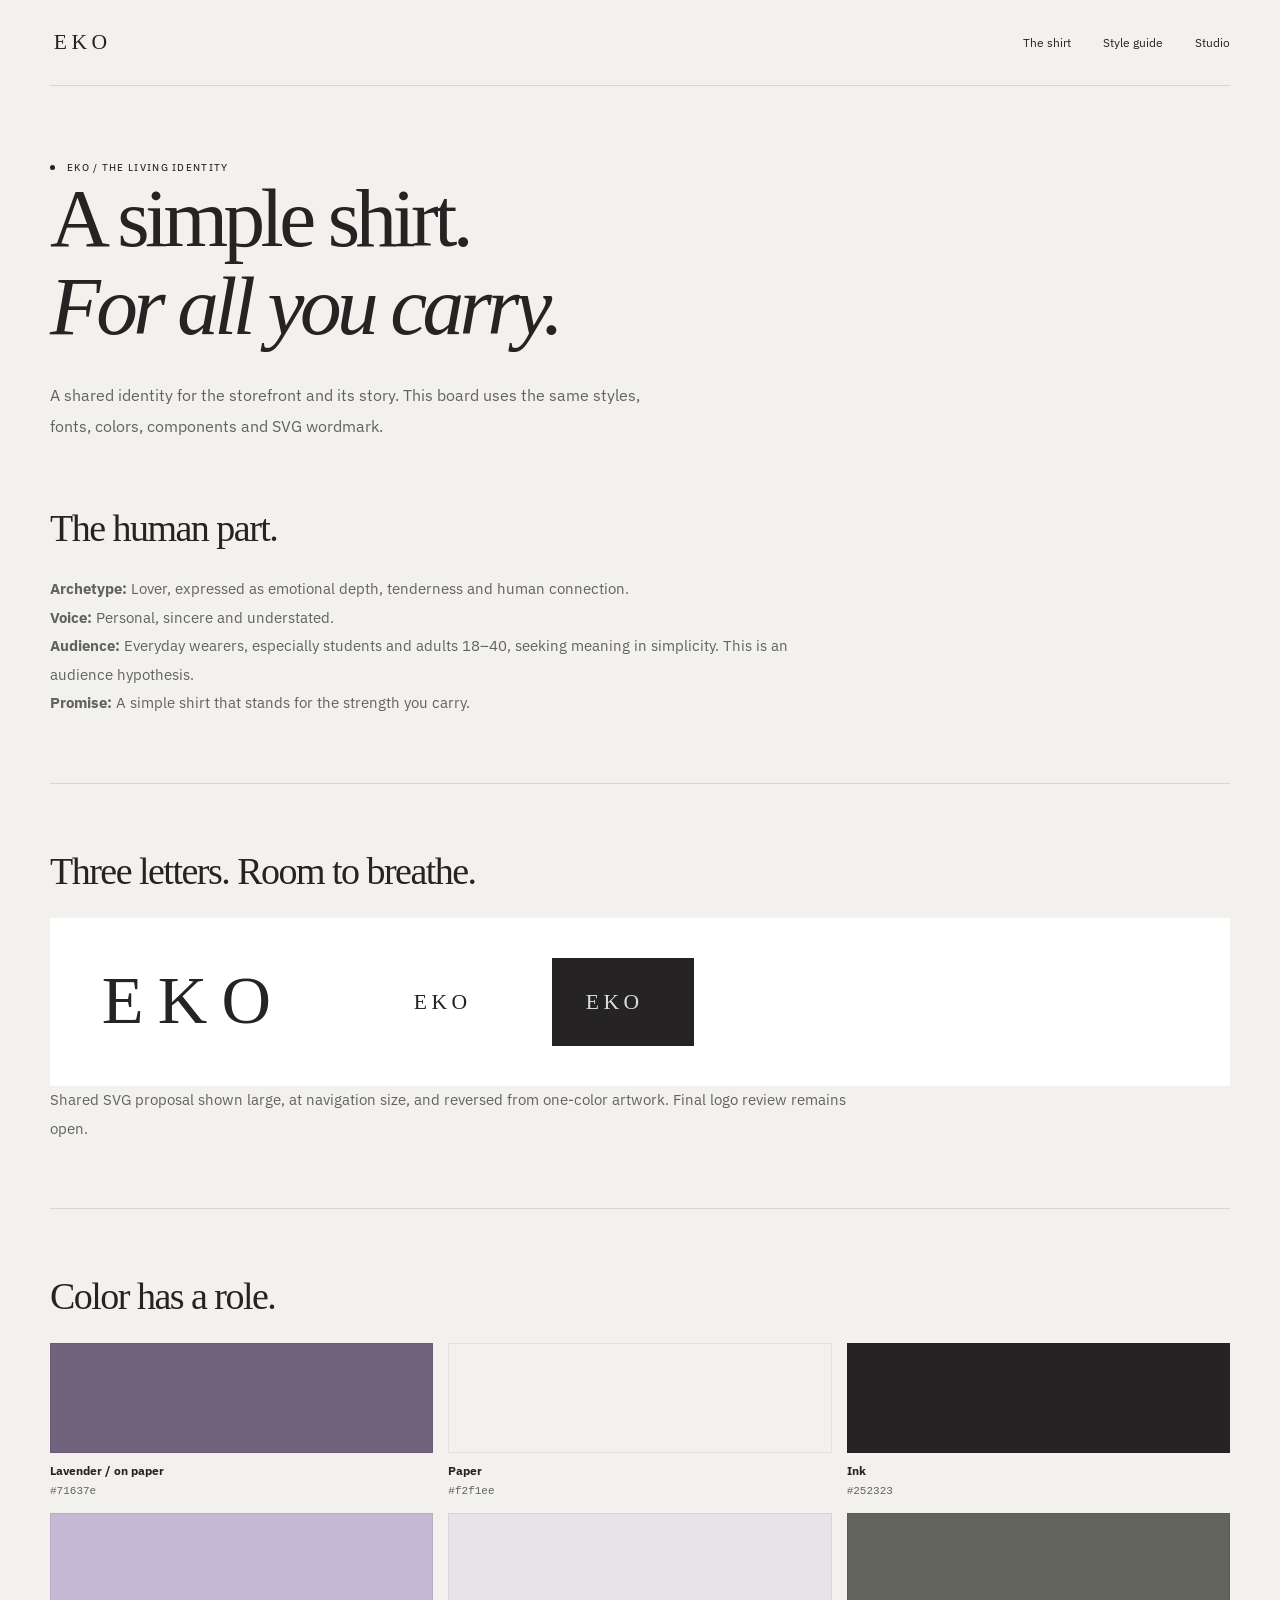
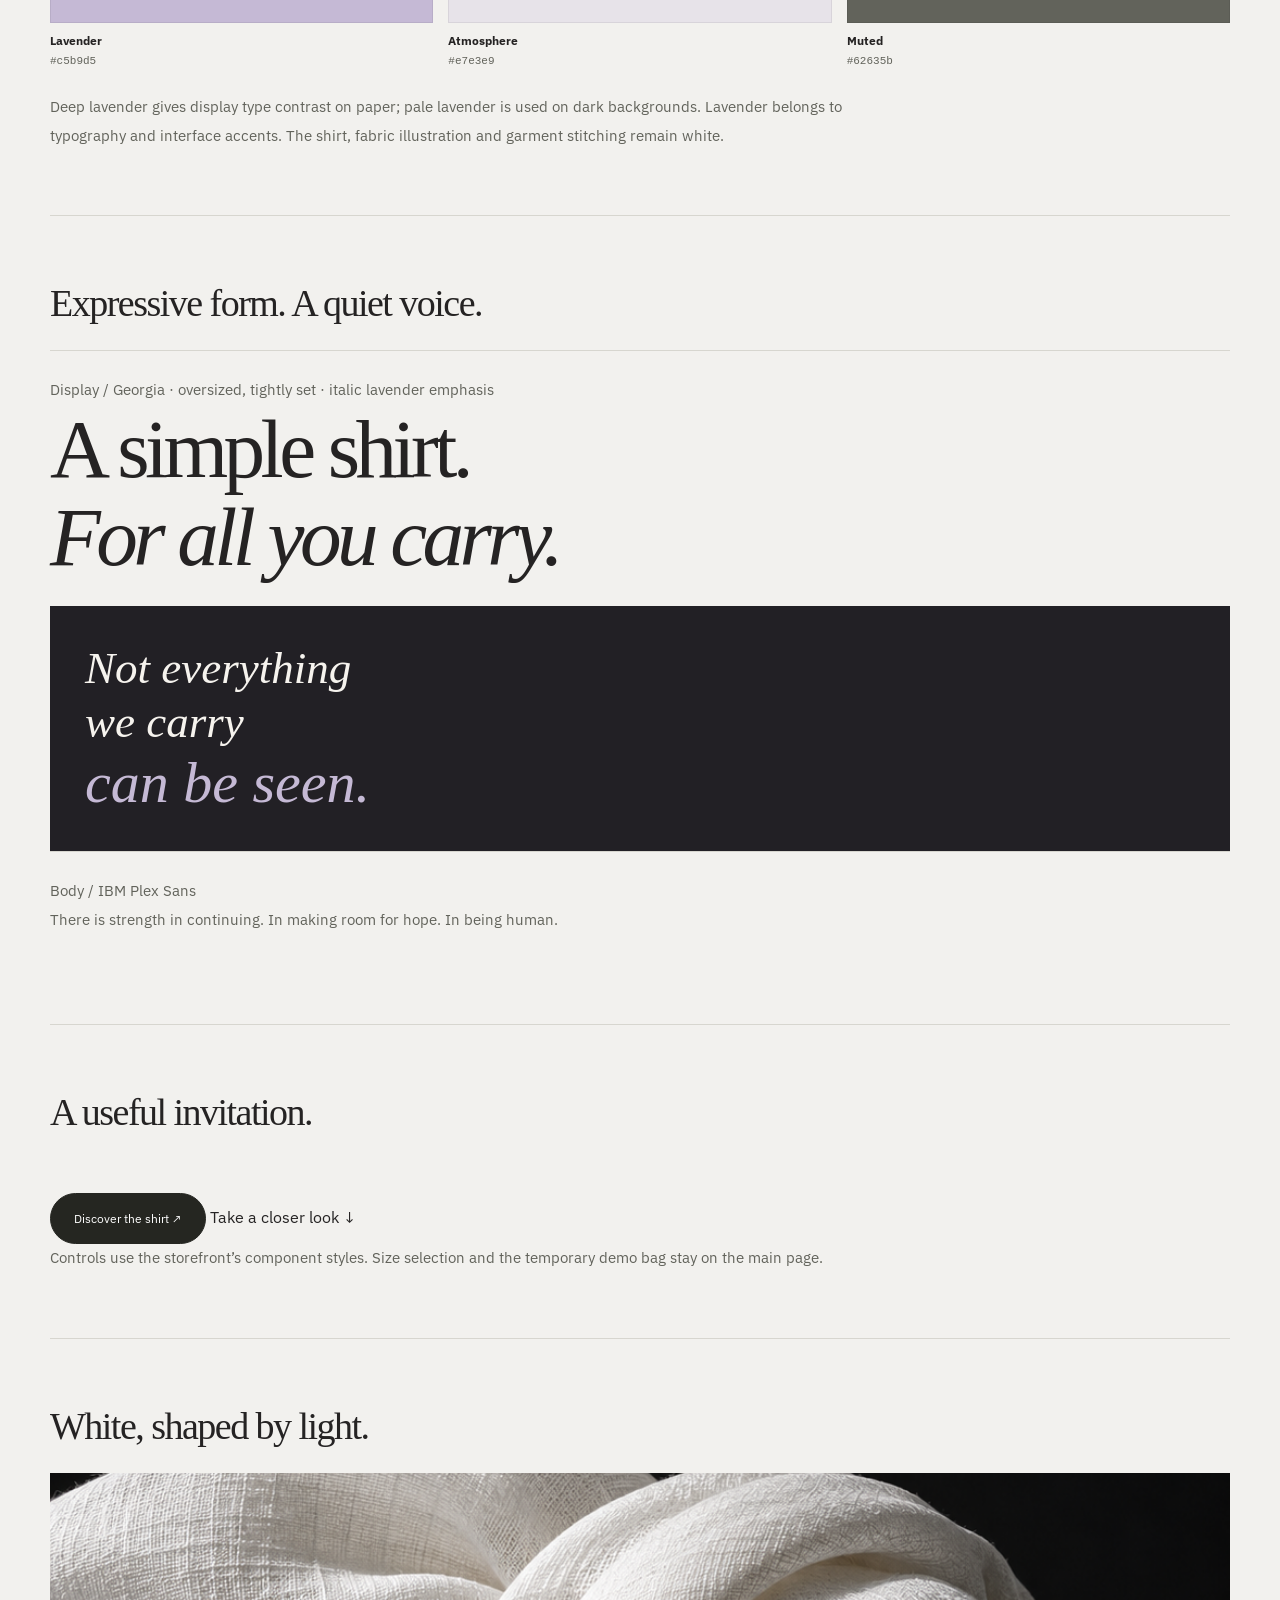
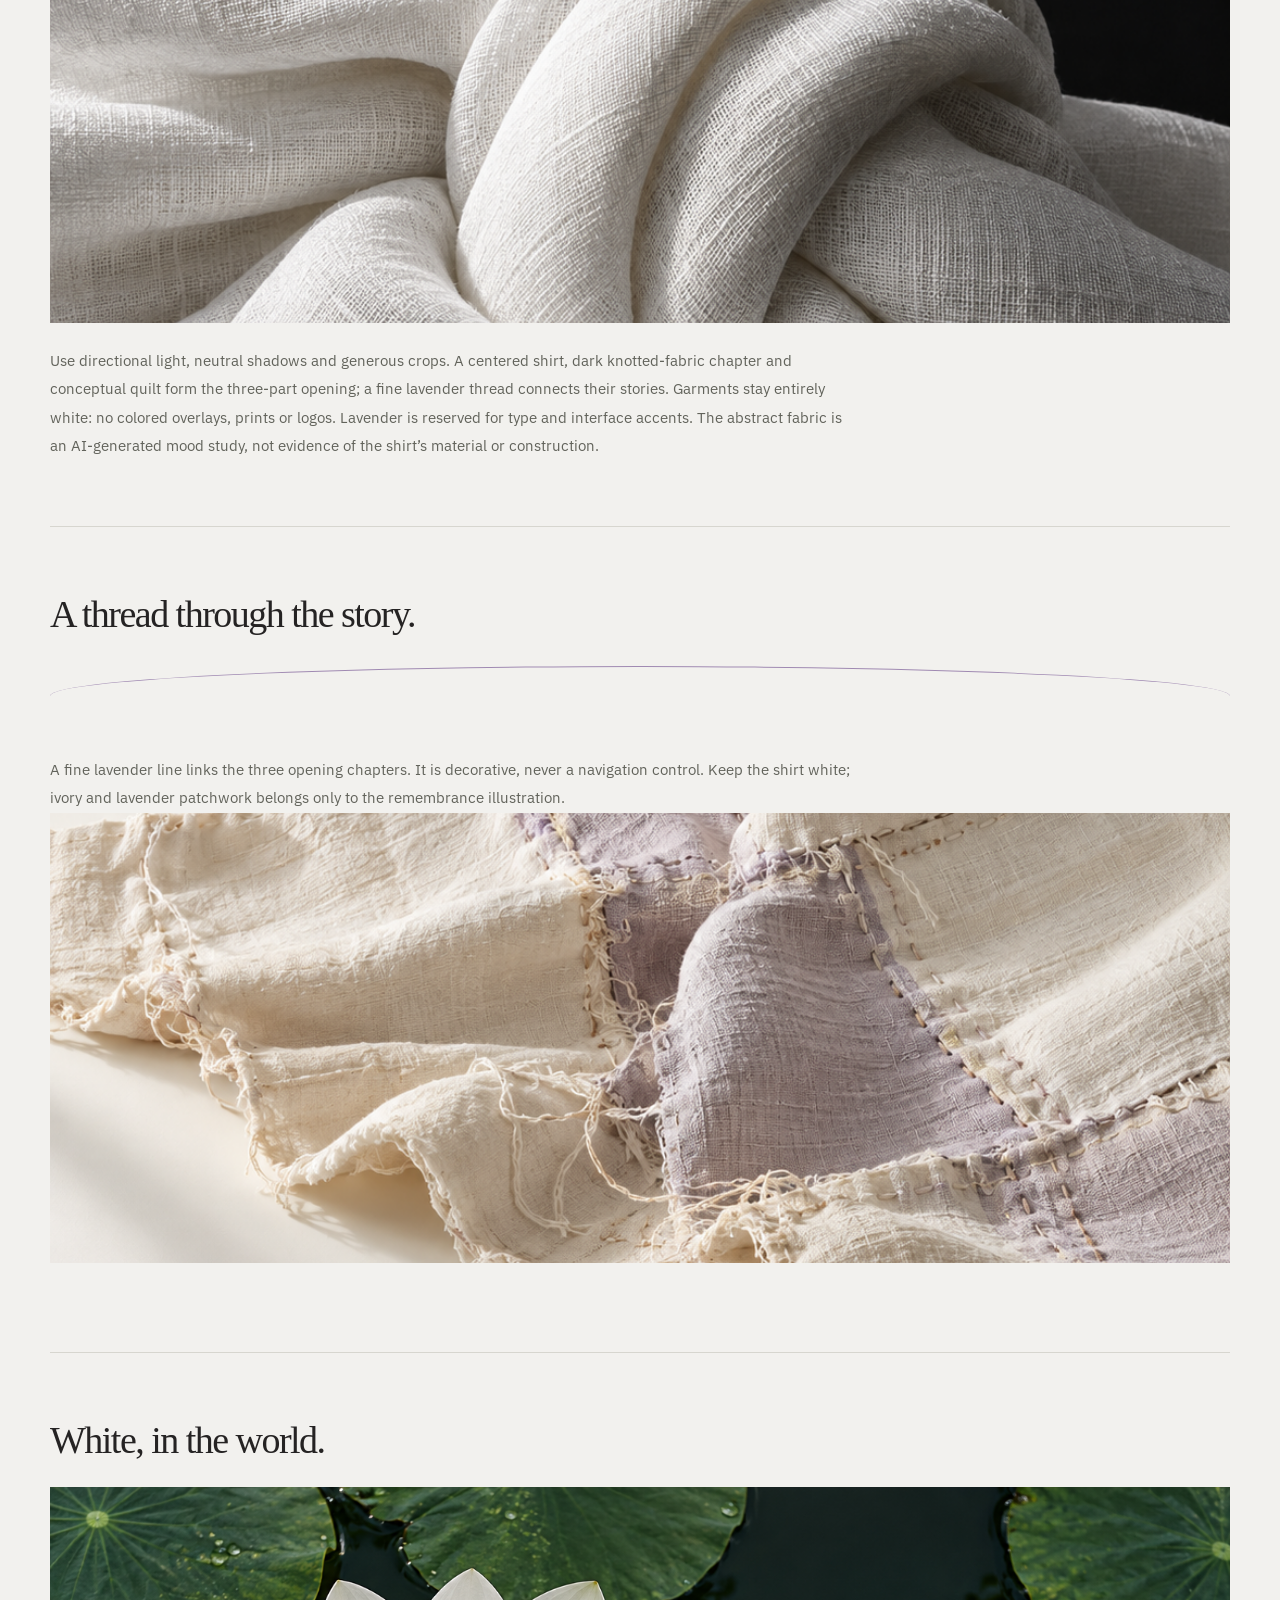
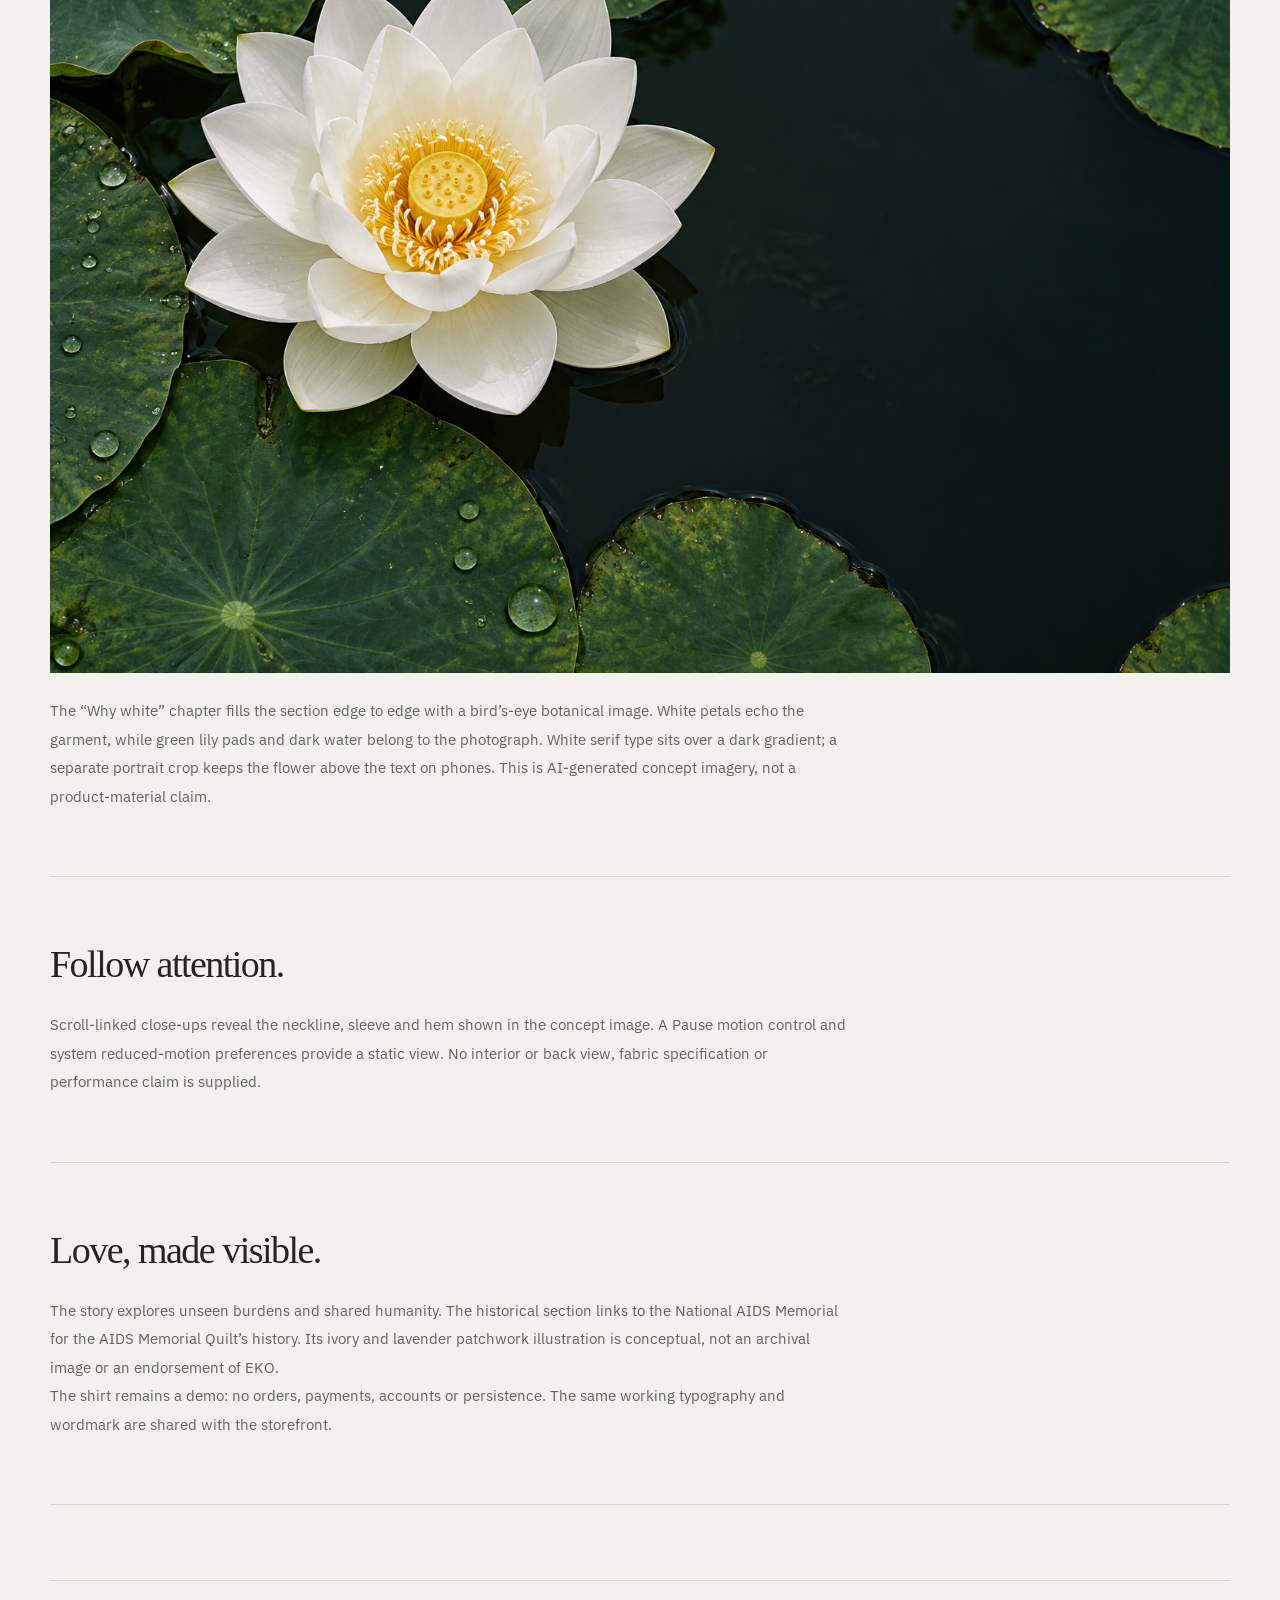
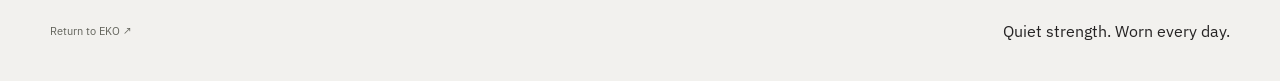
==== commit 6e03bf0d: "Replace the Why white sphere with a full-width lotus scene" ====
--- a/public/styleguide.html
+++ b/public/styleguide.html
@@ -246,6 +246,25 @@
           loading="lazy"
         />
       </section>
+      <section class="eko-guide-section" aria-labelledby="lotus-guide-title">
+        <h2 id="lotus-guide-title">White, in the world.</h2>
+        <img
+          class="guide-lotus"
+          src="assets/eko-lotus.png"
+          alt="Overhead white lotus floating in dark water with green lily pads"
+          width="1536"
+          height="1024"
+          loading="lazy"
+        />
+        <p>
+          The “Why white” chapter fills the section edge to edge with a
+          bird’s-eye botanical image. White petals echo the garment, while green
+          lily pads and dark water belong to the photograph. White serif type
+          sits over a dark gradient; a separate portrait crop keeps the flower
+          above the text on phones. This is AI-generated concept imagery, not a
+          product-material claim.
+        </p>
+      </section>
       <section
         id="motion"
         class="eko-guide-section"
--- a/public/eko-editorial.css
+++ b/public/eko-editorial.css
@@ -530,3 +530,135 @@
   border-radius: 50%;
   margin-block: 30px;
 }
+
+.lotus-section {
+  position: relative;
+  isolation: isolate;
+  display: flex;
+  align-items: center;
+  min-height: 850px;
+  padding-block: 120px;
+  overflow: hidden;
+  background: #0b1c17;
+  color: #fff;
+}
+
+.lotus-picture {
+  position: absolute;
+  inset: 0;
+  z-index: -2;
+}
+
+.lotus-image {
+  width: 100%;
+  height: 100%;
+  object-fit: cover;
+  object-position: center;
+}
+
+.lotus-section::after {
+  content: "";
+  position: absolute;
+  inset: 0;
+  z-index: -1;
+  background: linear-gradient(90deg, #07110e00 25%, #07110e88 52%, #07110ee6);
+}
+
+.lotus-layout {
+  display: grid;
+  grid-template-columns: 1fr 1fr;
+  gap: 70px;
+}
+
+.lotus-copy {
+  grid-column: 2;
+  max-width: 590px;
+  justify-self: end;
+}
+
+.lotus-title {
+  font-family: var(--font-display);
+  font-size: clamp(42px, 4.6vw, 72px);
+  font-weight: 400;
+  line-height: 1.03;
+  letter-spacing: -0.055em;
+  margin-block: 30px;
+}
+
+.lotus-copy > p:not(.eyebrow) {
+  margin-top: 24px;
+  font-size: 16px;
+  line-height: 1.85;
+  color: #f0f0e9;
+}
+
+.lotus-copy .aside {
+  border-top: 1px solid #ffffff59;
+  padding-top: 24px;
+  font-size: 13px;
+}
+
+.lotus-caption {
+  position: absolute;
+  bottom: 24px;
+  left: max(28px, calc((100% - 1280px) / 2));
+  font-size: 10px;
+  letter-spacing: 0.1em;
+  color: #fff;
+}
+
+.guide-lotus {
+  width: 100%;
+  height: auto;
+  margin-bottom: 24px;
+}
+
+@media (width <= 1000px) {
+  .lotus-layout {
+    gap: 25px;
+  }
+
+  .lotus-title {
+    font-size: 46px;
+  }
+}
+
+@media (width <= 700px) {
+  .lotus-section {
+    min-height: 1040px;
+    padding-block: 470px 85px;
+    align-items: end;
+  }
+
+  .lotus-section::after {
+    background: linear-gradient(#07110e00 20%, #07110e99 46%, #07110ef2 76%);
+  }
+
+  .lotus-image {
+    object-position: center top;
+  }
+
+  .lotus-layout {
+    display: block;
+  }
+
+  .lotus-copy {
+    max-width: none;
+  }
+
+  .lotus-title {
+    font-size: clamp(38px, 10vw, 58px);
+    margin-block: 24px;
+  }
+
+  .lotus-copy > p:not(.eyebrow) {
+    font-size: 15px;
+    line-height: 1.75;
+  }
+
+  .lotus-caption {
+    left: 20px;
+    right: 20px;
+    font-size: 9px;
+  }
+}
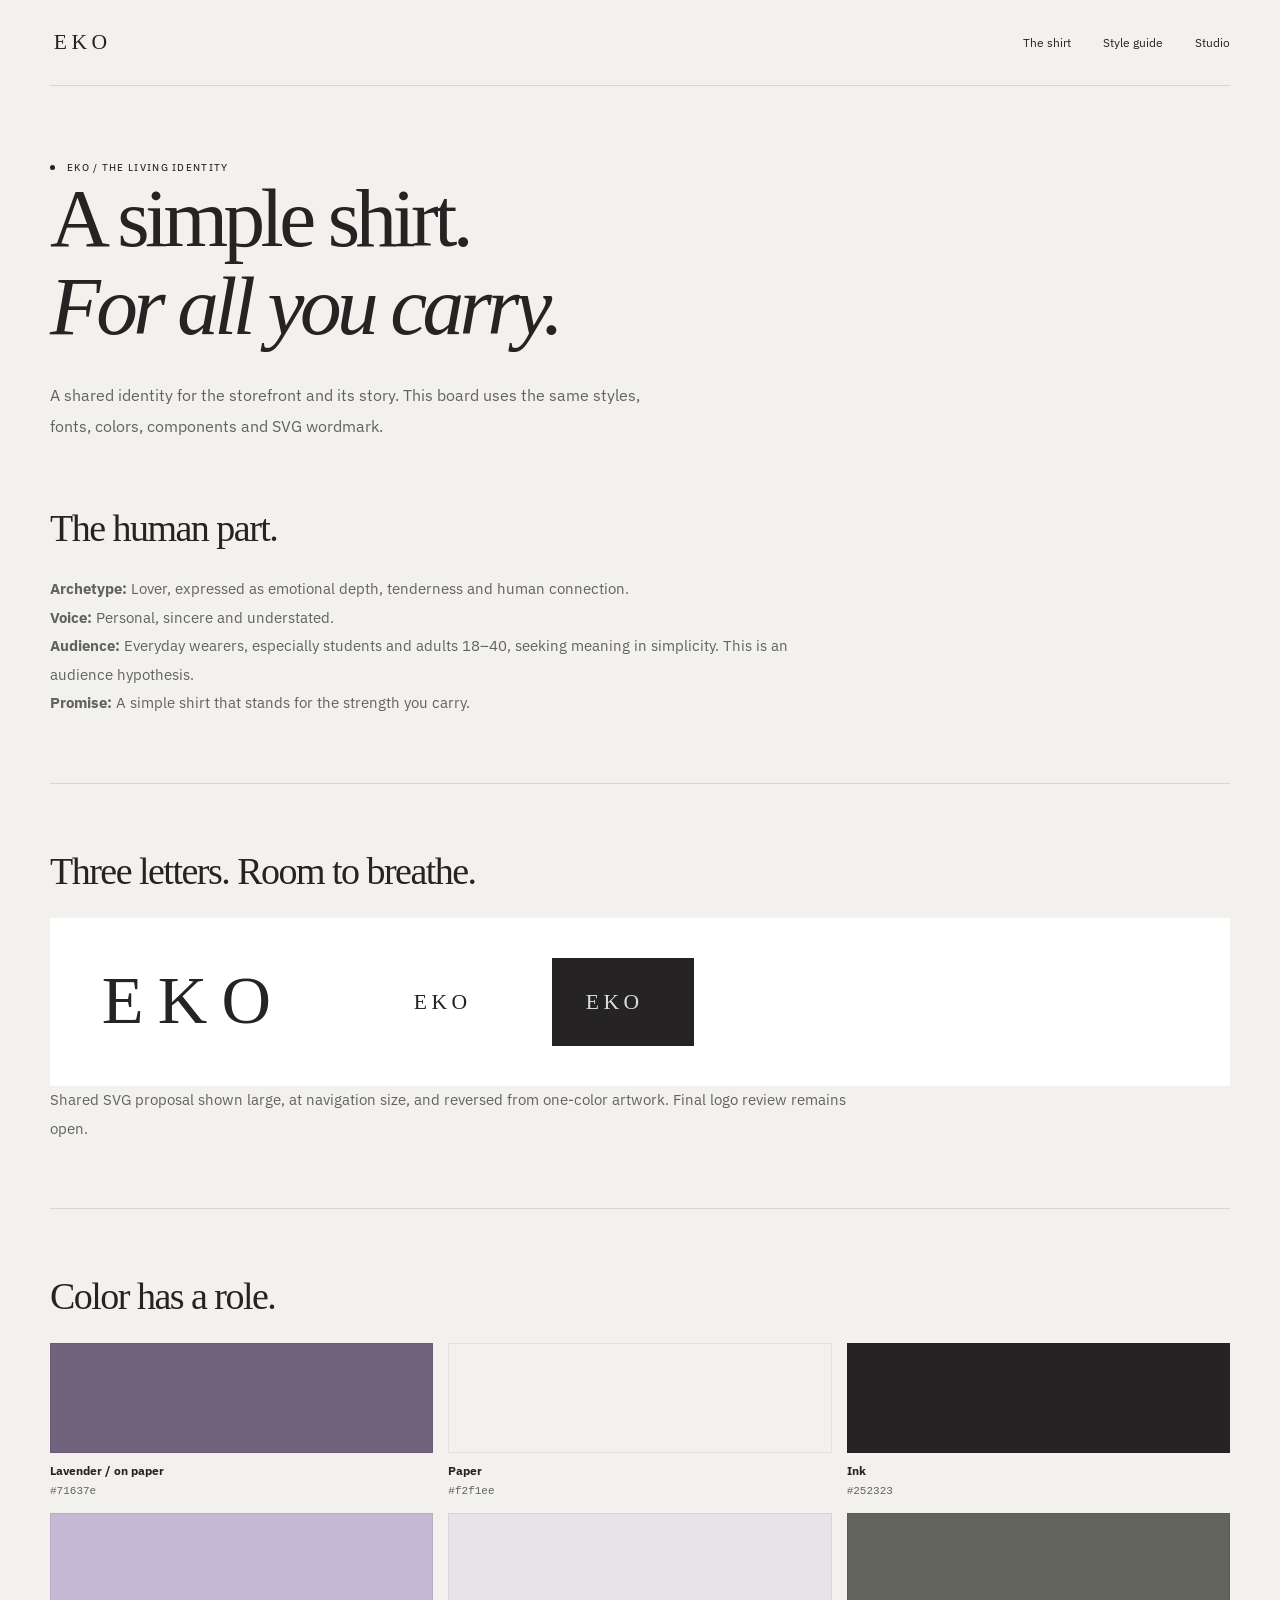
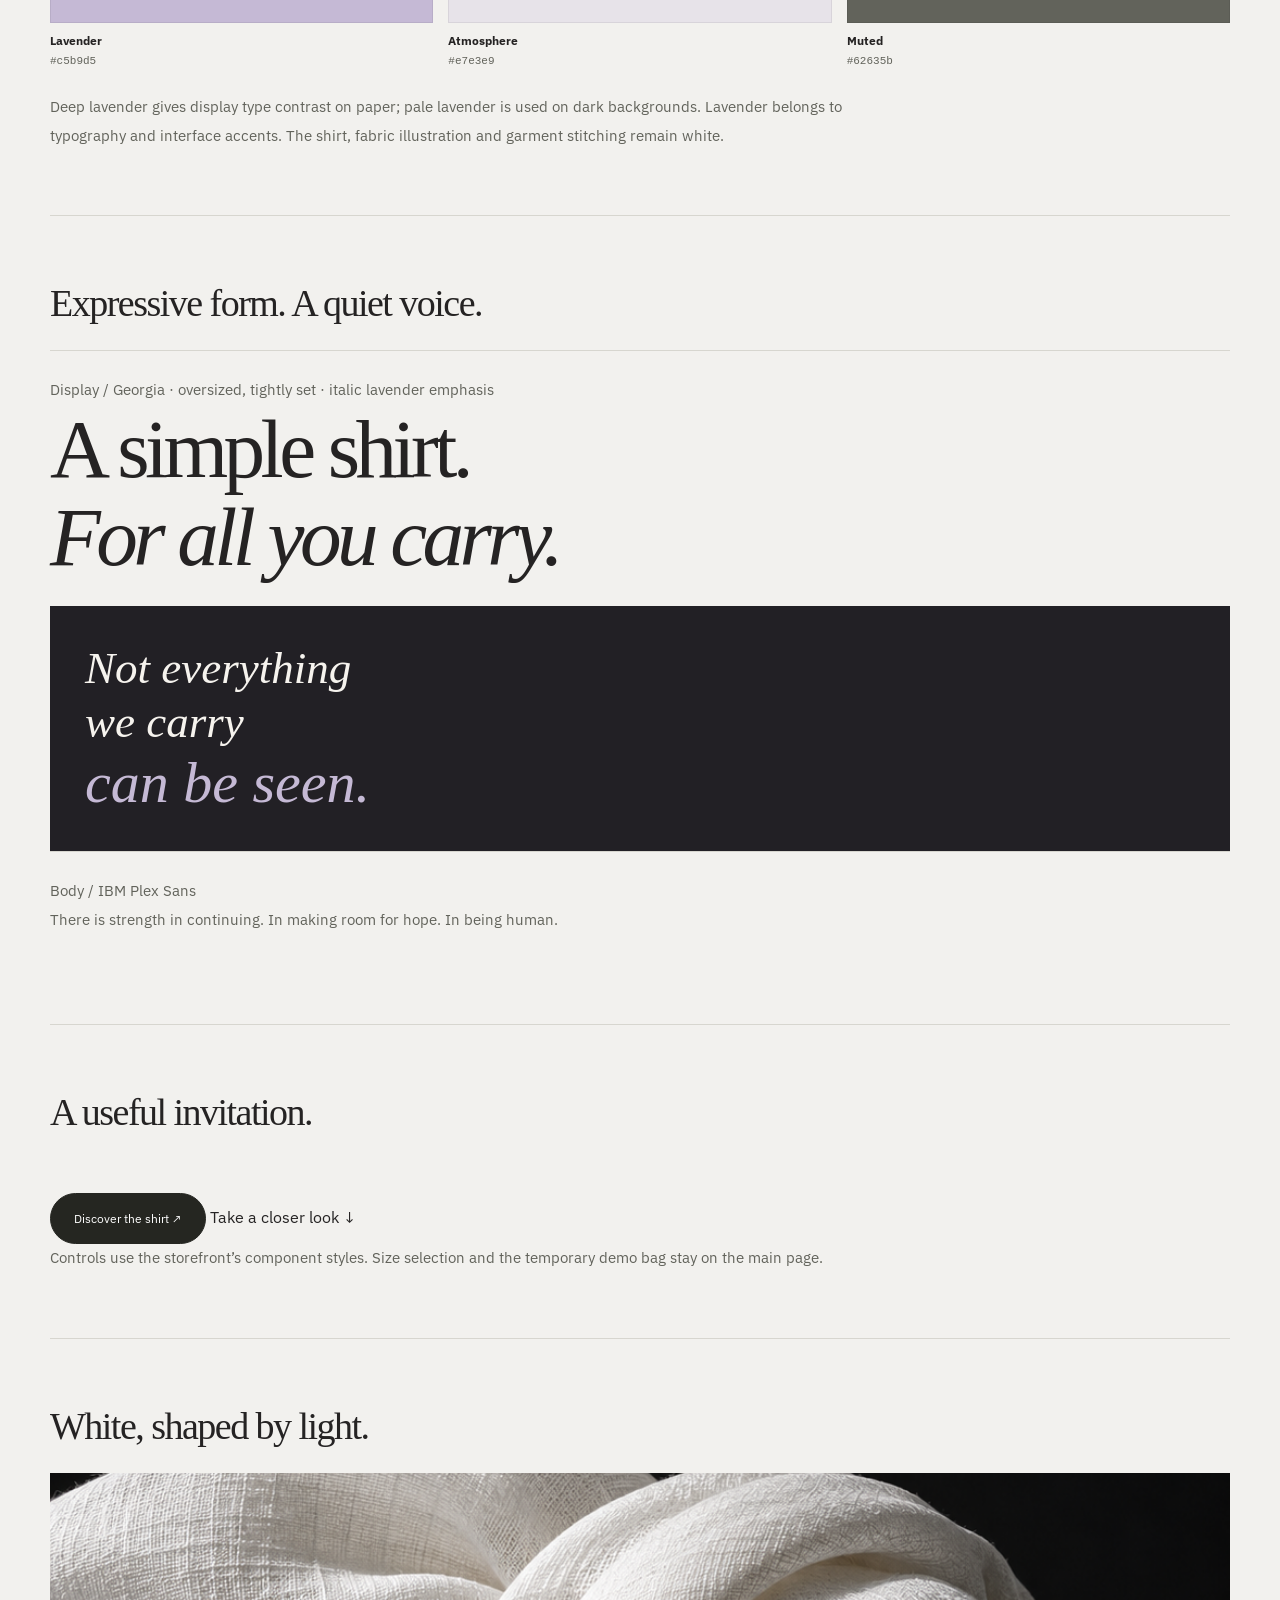
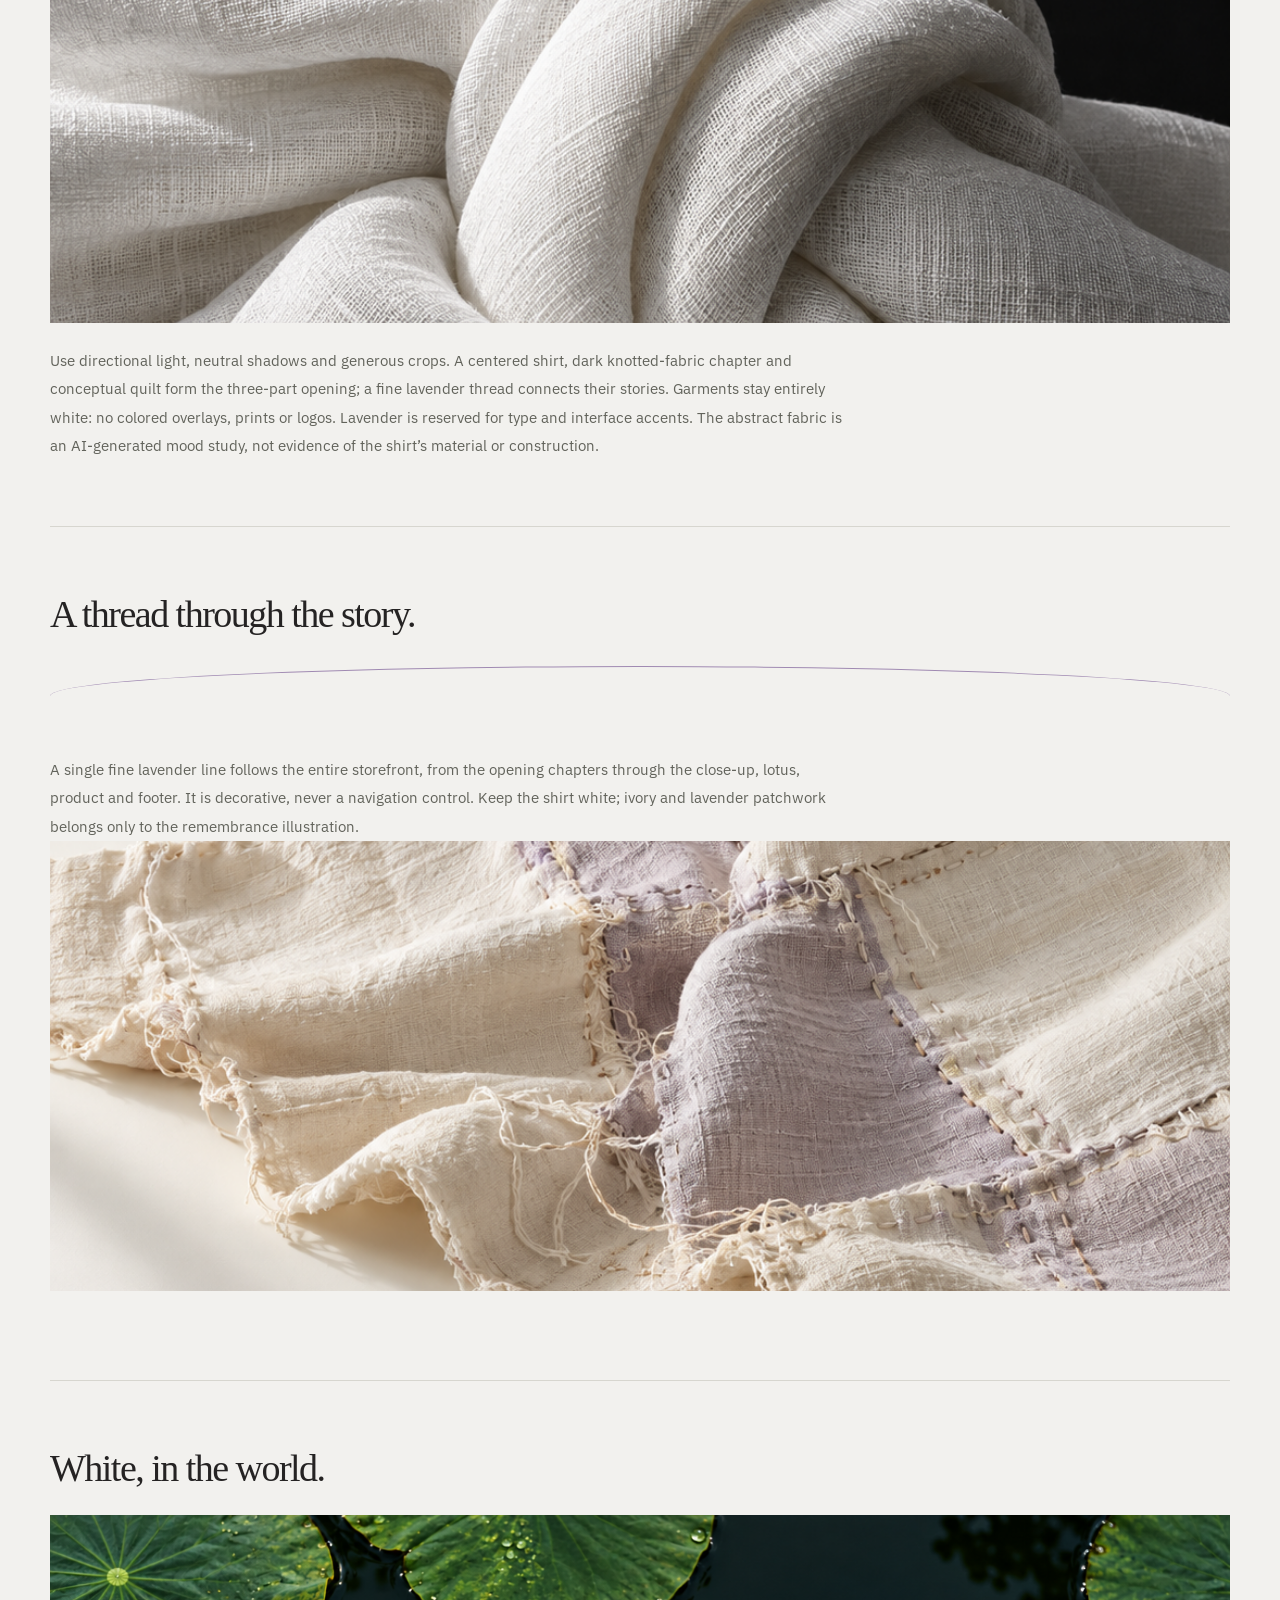
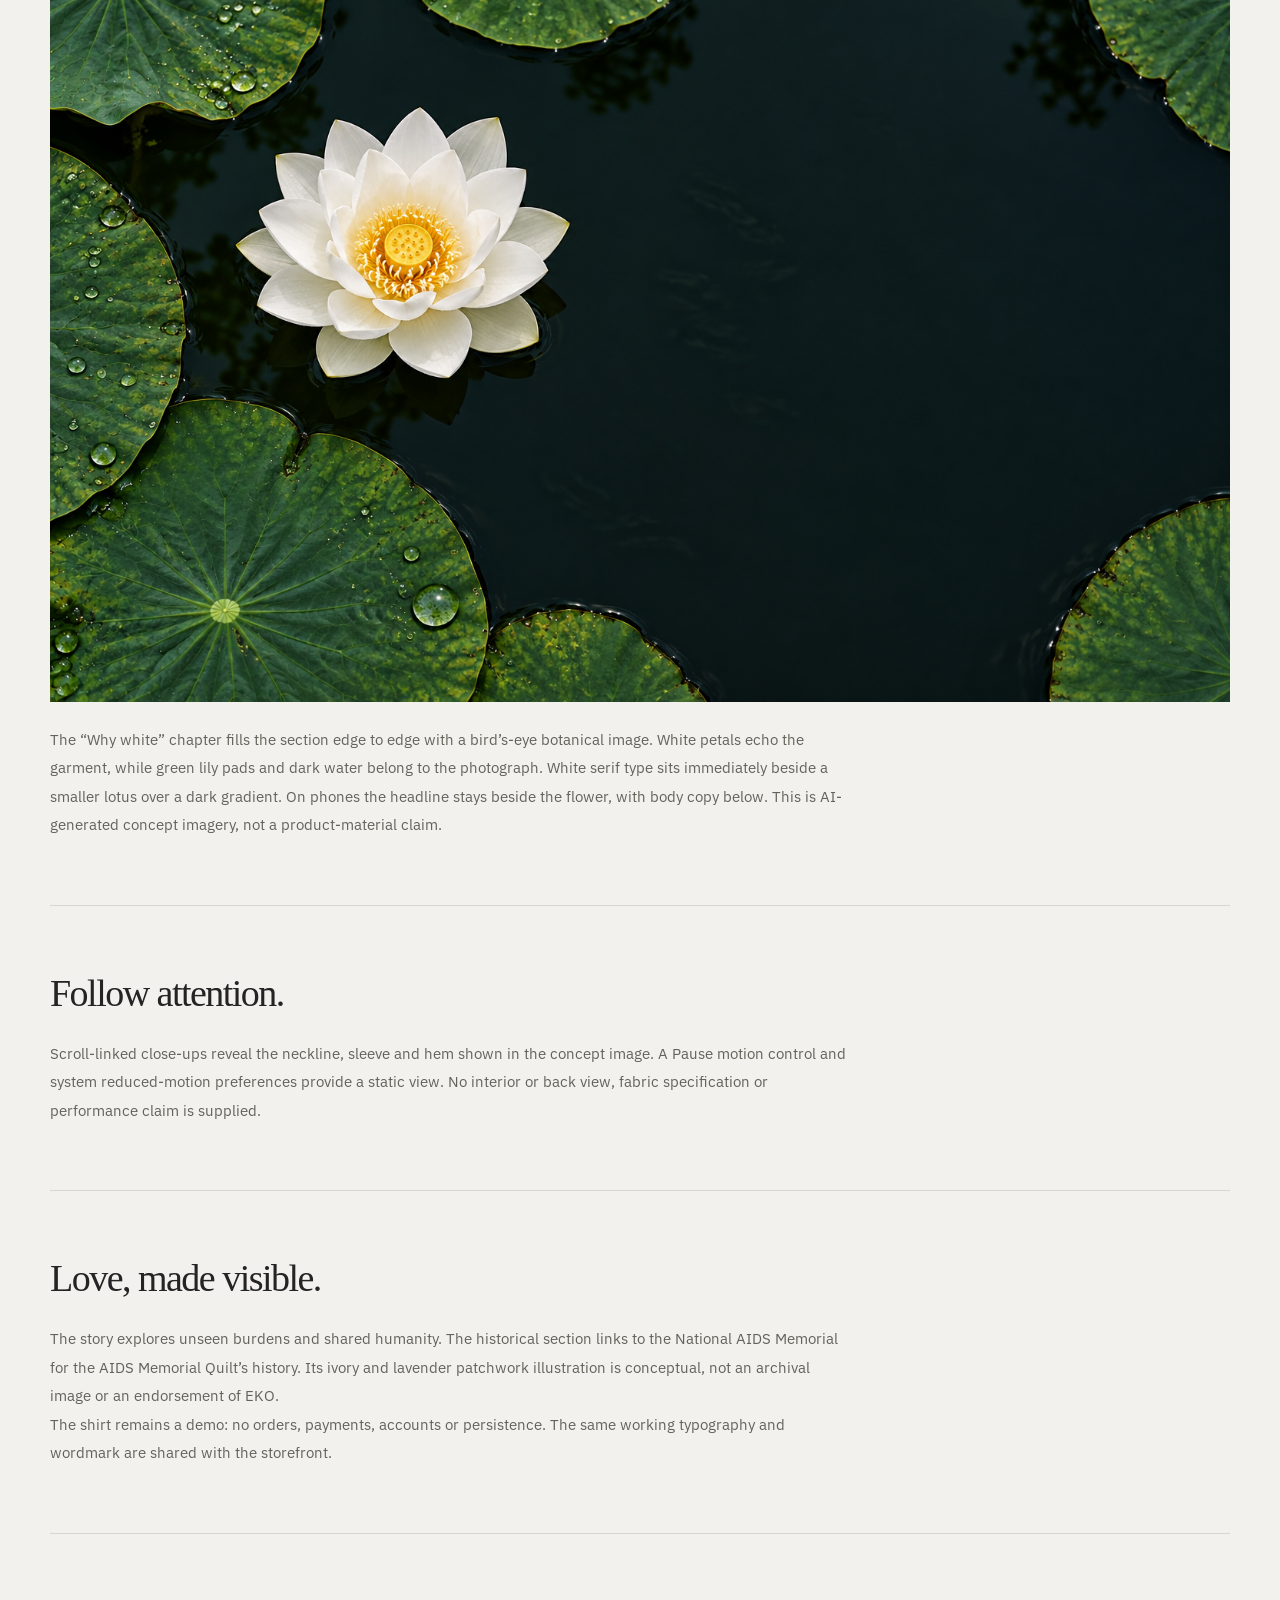
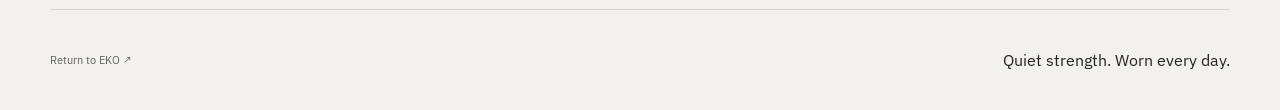
==== commit 90645787: "Refine lotus scale and carry the purple thread through the storefront" ====
--- a/public/styleguide.html
+++ b/public/styleguide.html
@@ -233,8 +233,9 @@
         <h2 id="thread-title">A thread through the story.</h2>
         <div class="guide-thread" aria-hidden="true"></div>
         <p>
-          A fine lavender line links the three opening chapters. It is
-          decorative, never a navigation control. Keep the shirt white; ivory
+          A single fine lavender line follows the entire storefront, from the
+          opening chapters through the close-up, lotus, product and footer. It
+          is decorative, never a navigation control. Keep the shirt white; ivory
           and lavender patchwork belongs only to the remembrance illustration.
         </p>
         <img
@@ -260,9 +261,9 @@
           The “Why white” chapter fills the section edge to edge with a
           bird’s-eye botanical image. White petals echo the garment, while green
           lily pads and dark water belong to the photograph. White serif type
-          sits over a dark gradient; a separate portrait crop keeps the flower
-          above the text on phones. This is AI-generated concept imagery, not a
-          product-material claim.
+          sits immediately beside a smaller lotus over a dark gradient. On
+          phones the headline stays beside the flower, with body copy below.
+          This is AI-generated concept imagery, not a product-material claim.
         </p>
       </section>
       <section
--- a/public/eko-editorial.css
+++ b/public/eko-editorial.css
@@ -2,6 +2,7 @@
   --font-display: georgia, serif;
   --color-stage: #deddd9;
   --color-display-accent: #71637e;
+  --color-thread: #a08ab2;
 }
 
 .eko-final .topbar {
@@ -212,7 +213,7 @@
 
 .reference-thread path {
   fill: none;
-  stroke: #a08ab2;
+  stroke: var(--color-thread);
   stroke-width: 1.5;
   vector-effect: non-scaling-stroke;
 }
@@ -526,9 +527,30 @@
 
 .guide-thread {
   height: 60px;
-  border-top: 1.5px solid #a08ab2;
+  border-top: 1.5px solid var(--color-thread);
   border-radius: 50%;
   margin-block: 30px;
+}
+
+body.eko-final {
+  position: relative;
+}
+
+.journey-thread {
+  position: absolute;
+  inset: 0;
+  width: 100%;
+  height: 100%;
+  z-index: 5;
+  overflow: hidden;
+  pointer-events: none;
+}
+
+.journey-thread path {
+  fill: none;
+  stroke: var(--color-thread);
+  stroke-width: 1.5;
+  vector-effect: non-scaling-stroke;
 }
 
 .lotus-section {
@@ -536,8 +558,8 @@
   isolation: isolate;
   display: flex;
   align-items: center;
-  min-height: 850px;
-  padding-block: 120px;
+  min-height: 620px;
+  padding-block: 80px;
   overflow: hidden;
   background: #0b1c17;
   color: #fff;
@@ -566,19 +588,20 @@
 
 .lotus-layout {
   display: grid;
-  grid-template-columns: 1fr 1fr;
-  gap: 70px;
+  grid-template-columns: 0.8fr 1fr;
+  gap: 24px;
+  max-width: 1120px;
 }
 
 .lotus-copy {
   grid-column: 2;
-  max-width: 590px;
+  max-width: 565px;
   justify-self: end;
 }
 
 .lotus-title {
   font-family: var(--font-display);
-  font-size: clamp(42px, 4.6vw, 72px);
+  font-size: clamp(38px, 3.7vw, 58px);
   font-weight: 400;
   line-height: 1.03;
   letter-spacing: -0.055em;
@@ -625,13 +648,14 @@
 
 @media (width <= 700px) {
   .lotus-section {
-    min-height: 1040px;
-    padding-block: 470px 85px;
-    align-items: end;
+    min-height: 640px;
+    padding-block: 55px 75px;
   }
 
   .lotus-section::after {
-    background: linear-gradient(#07110e00 20%, #07110e99 46%, #07110ef2 76%);
+    background:
+      linear-gradient(90deg, #07110e11, #07110e77),
+      linear-gradient(#07110e00 15%, #07110e99 46%, #07110ef2 76%);
   }
 
   .lotus-image {
@@ -639,19 +663,28 @@
   }
 
   .lotus-layout {
-    display: block;
+    display: grid;
+    grid-template-columns: 0.85fr 1fr;
+    gap: 18px 16px;
   }
 
   .lotus-copy {
-    max-width: none;
-  }
-
+    display: contents;
+  }
+
+  .lotus-copy > .eyebrow,
   .lotus-title {
-    font-size: clamp(38px, 10vw, 58px);
-    margin-block: 24px;
+    grid-column: 2;
+  }
+
+  .lotus-title {
+    font-size: clamp(28px, 7vw, 42px);
+    margin: 0 0 12px;
   }
 
   .lotus-copy > p:not(.eyebrow) {
+    grid-column: 1 / -1;
+    margin-top: 0;
     font-size: 15px;
     line-height: 1.75;
   }
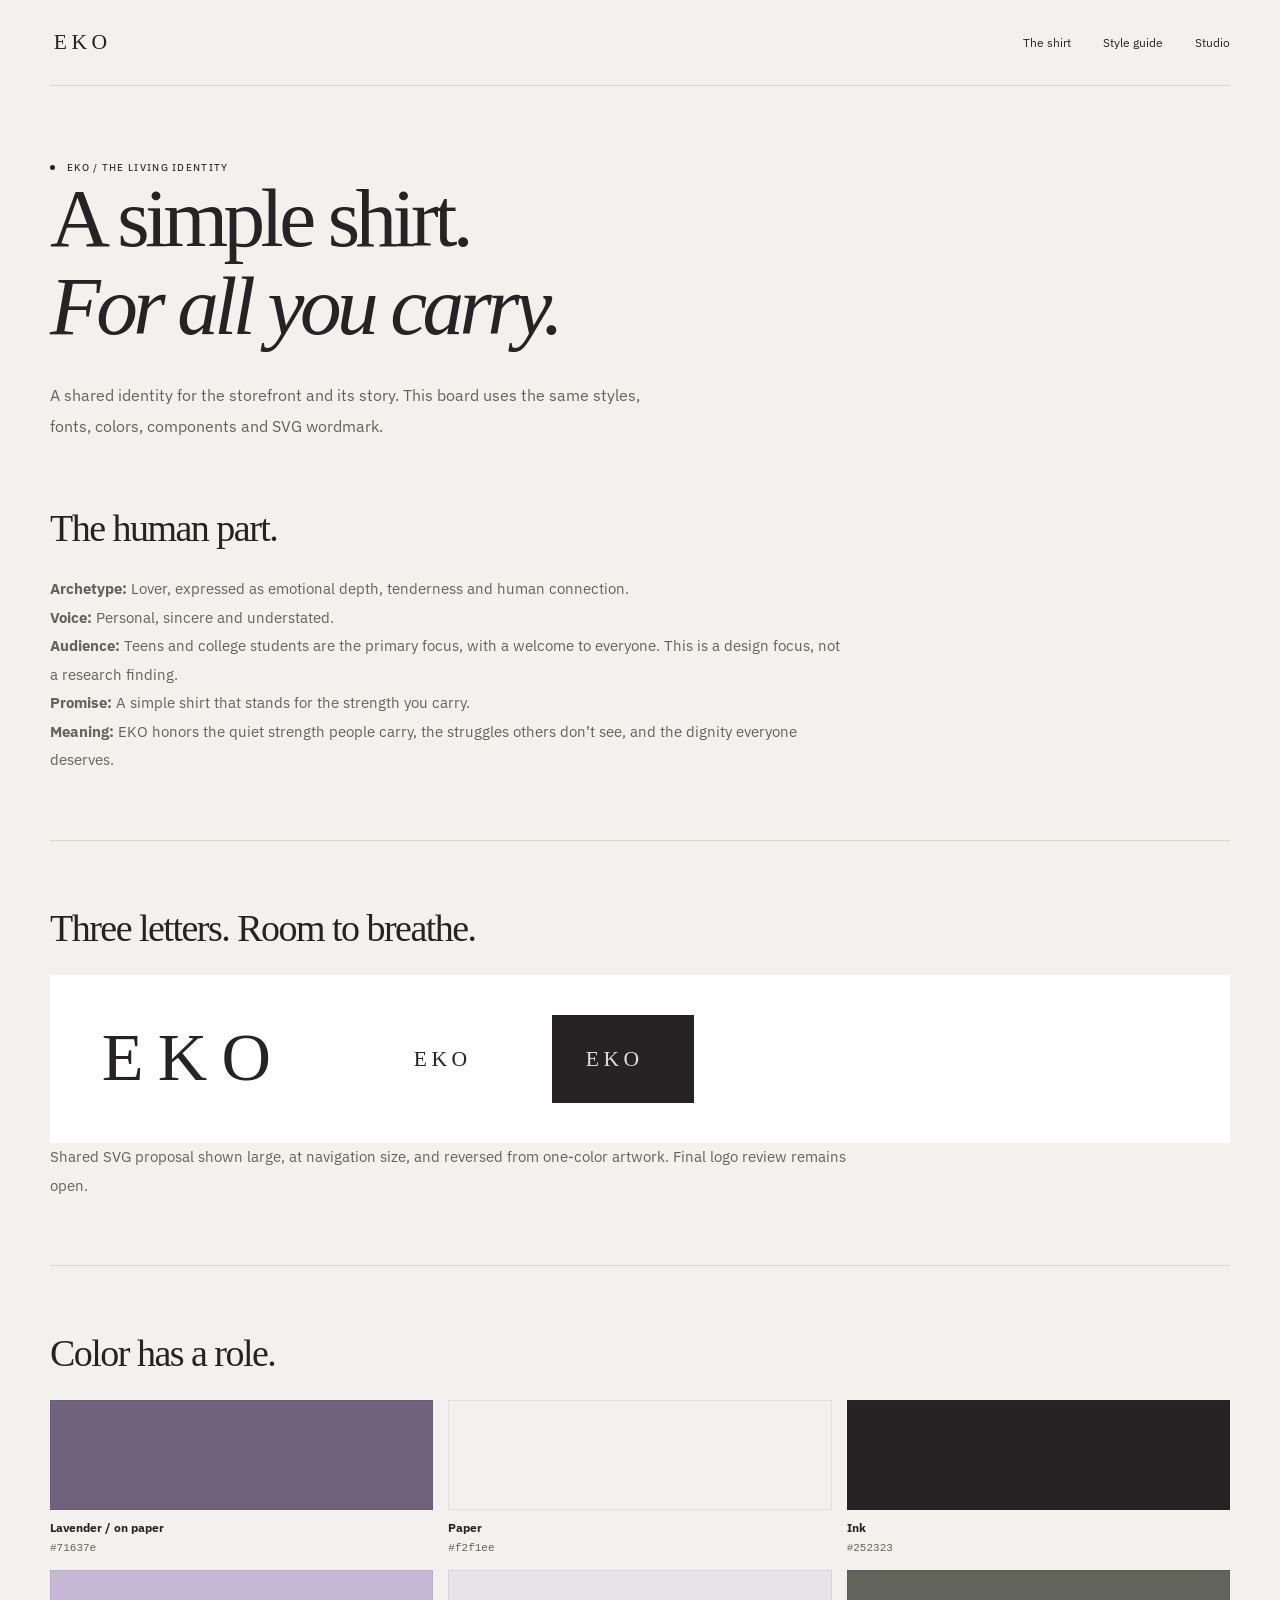
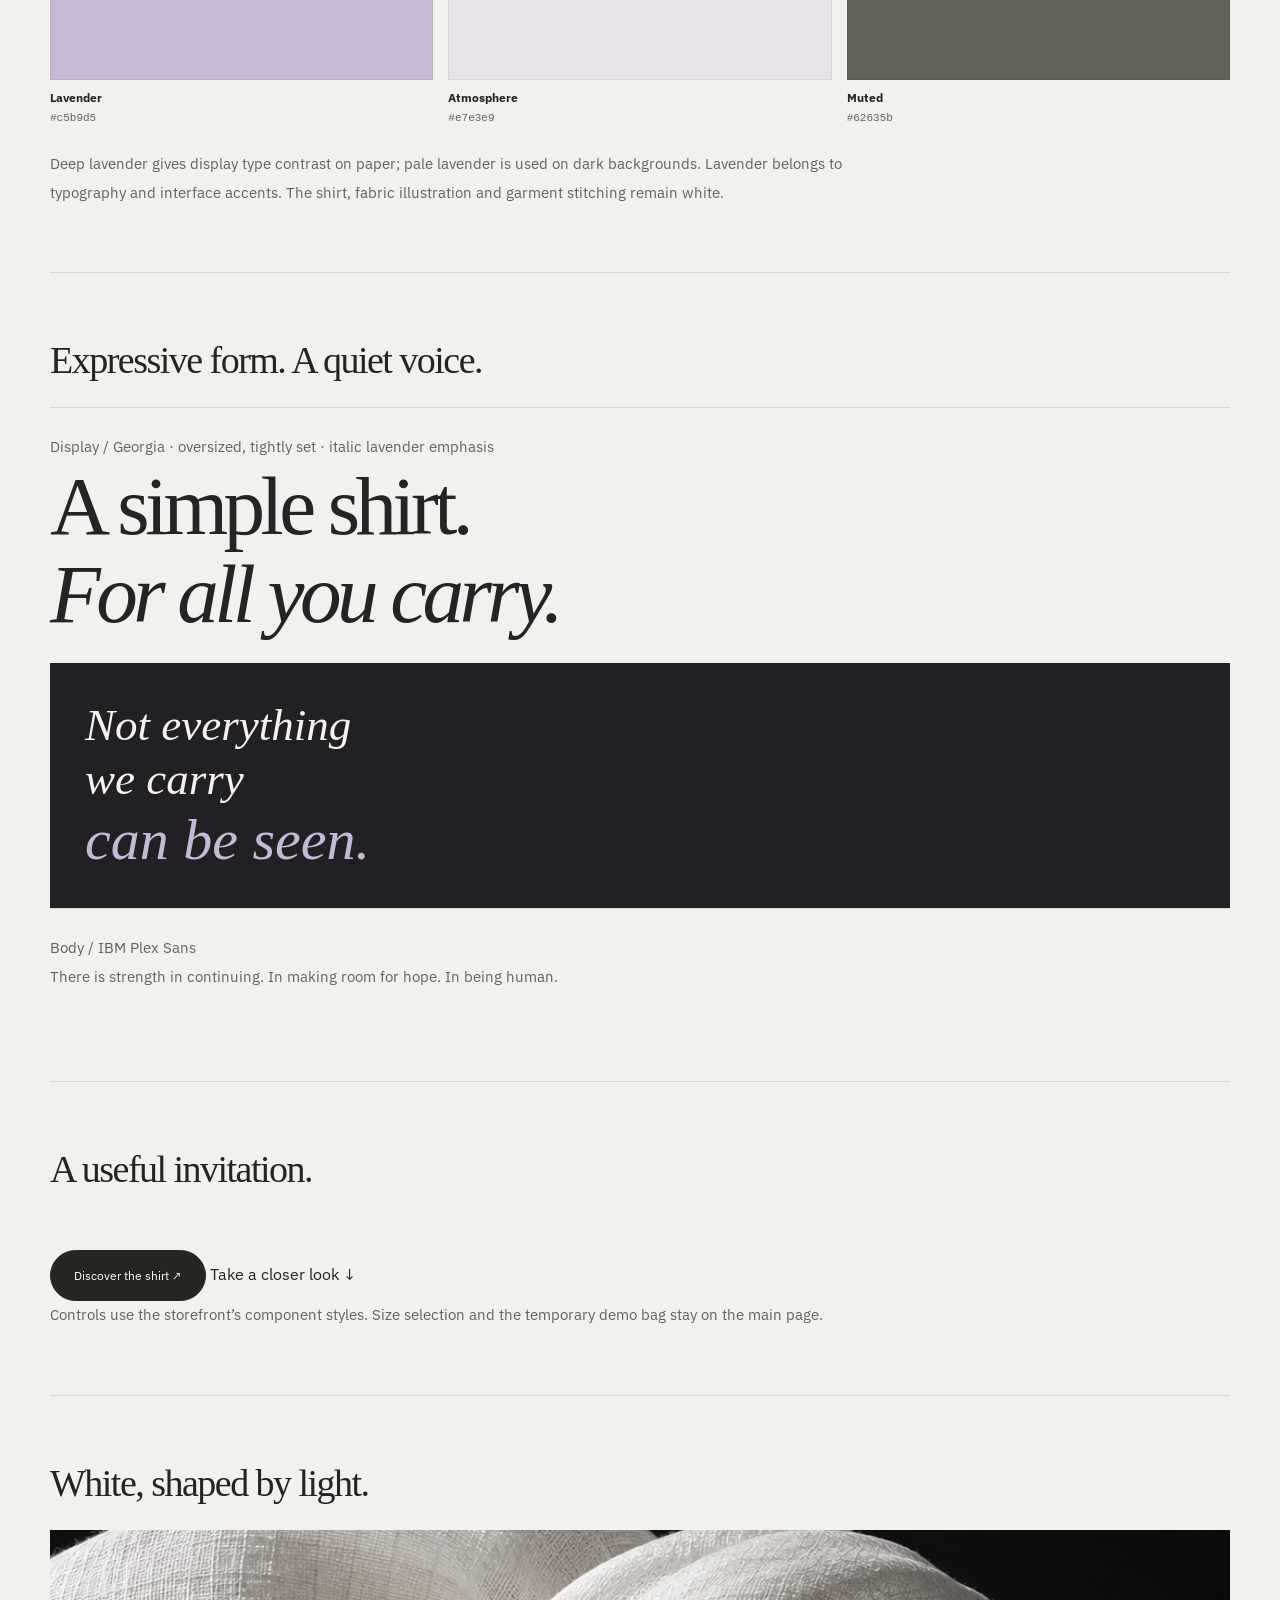
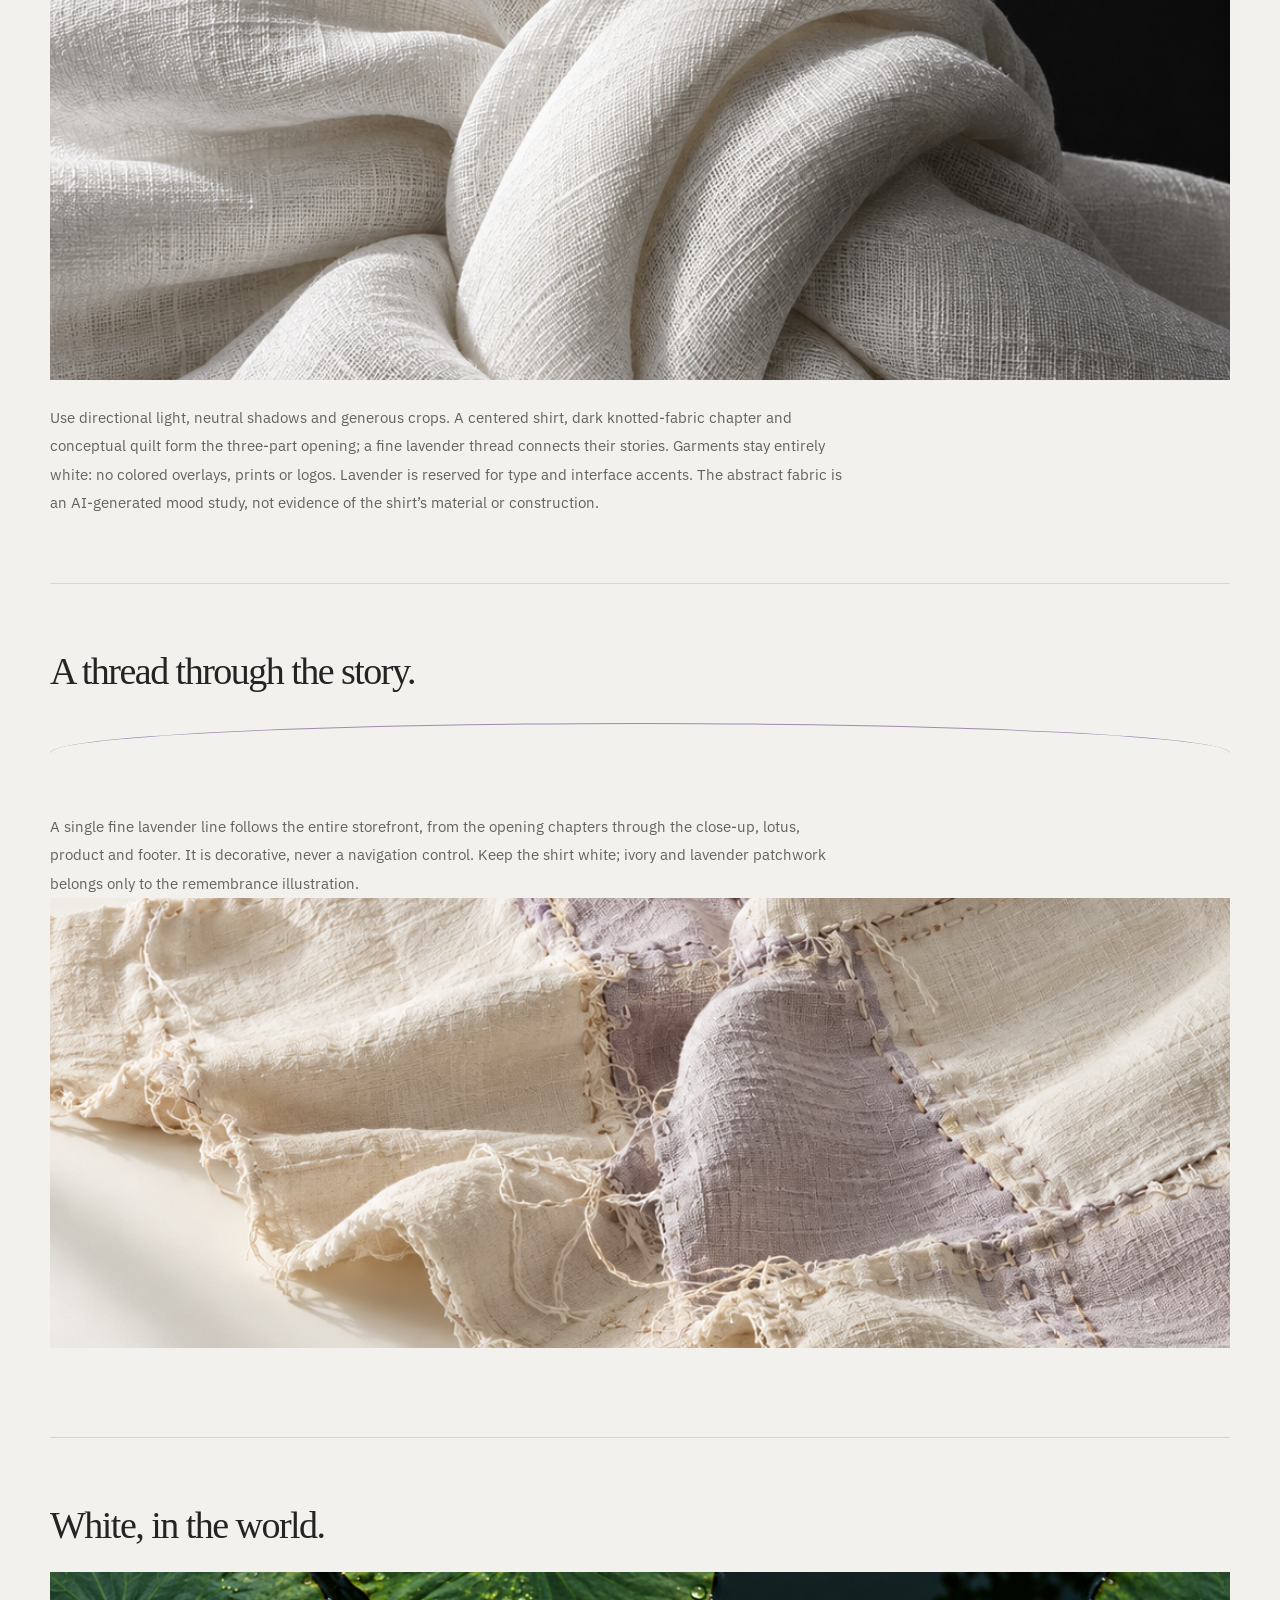
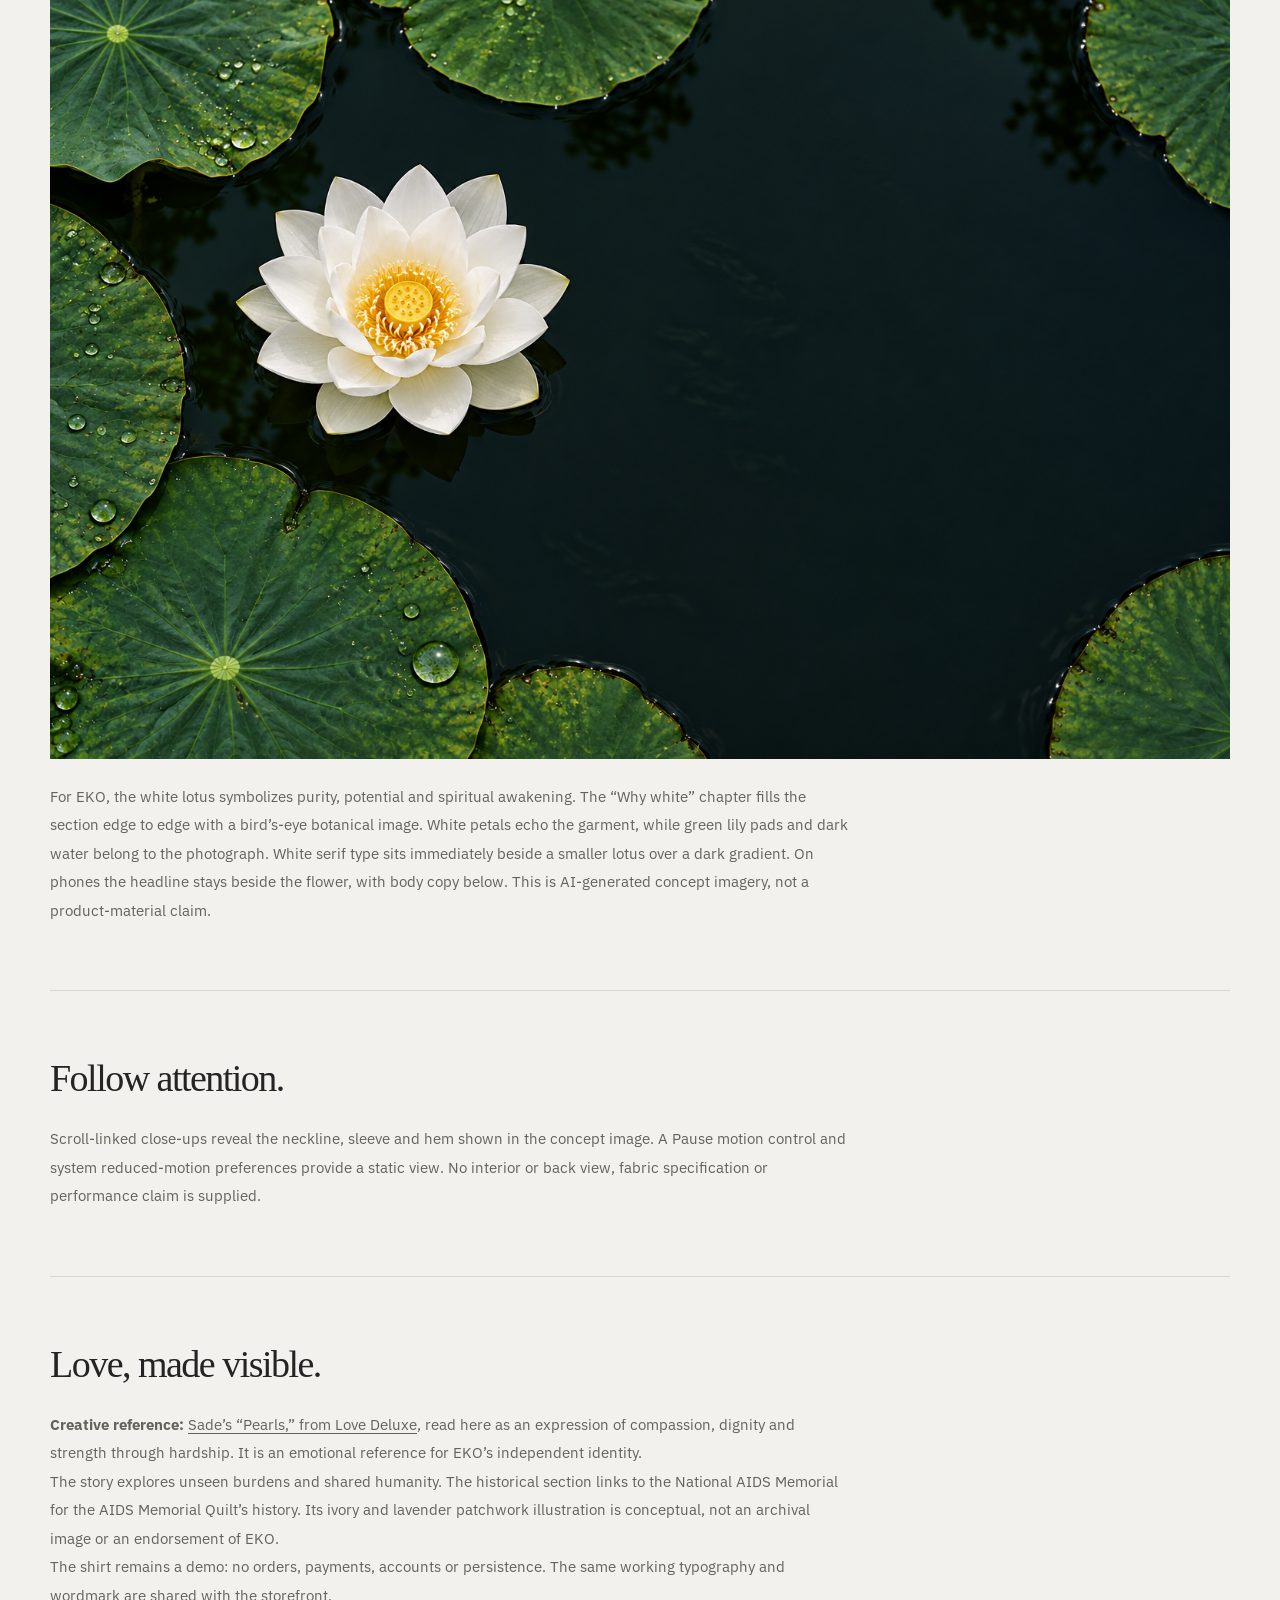
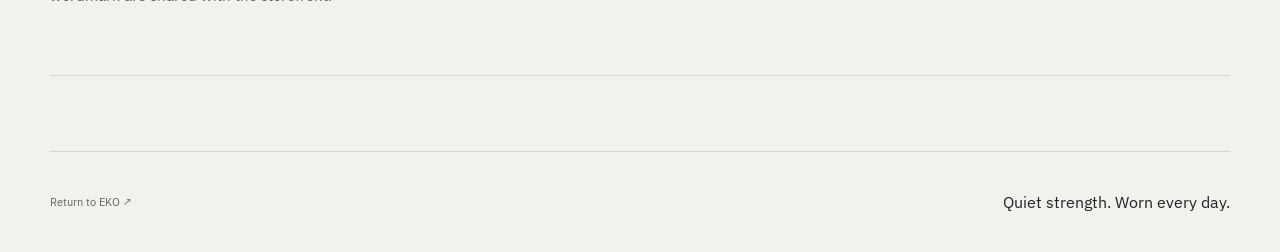
==== commit 09a59467: "Apply EKO's approved message of quiet strength and human dignity" ====
--- a/public/styleguide.html
+++ b/public/styleguide.html
@@ -53,13 +53,17 @@
         </p>
         <p><strong>Voice:</strong> Personal, sincere and understated.</p>
         <p>
-          <strong>Audience:</strong> Everyday wearers, especially students and
-          adults 18–40, seeking meaning in simplicity. This is an audience
-          hypothesis.
+          <strong>Audience:</strong> Teens and college students are the primary
+          focus, with a welcome to everyone. This is a design focus, not a
+          research finding.
         </p>
         <p>
           <strong>Promise:</strong> A simple shirt that stands for the strength
           you carry.
+        </p>
+        <p>
+          <strong>Meaning:</strong> EKO honors the quiet strength people carry,
+          the struggles others don’t see, and the dignity everyone deserves.
         </p>
       </section>
 
@@ -258,10 +262,11 @@
           loading="lazy"
         />
         <p>
-          The “Why white” chapter fills the section edge to edge with a
-          bird’s-eye botanical image. White petals echo the garment, while green
-          lily pads and dark water belong to the photograph. White serif type
-          sits immediately beside a smaller lotus over a dark gradient. On
+          For EKO, the white lotus symbolizes purity, potential and spiritual
+          awakening. The “Why white” chapter fills the section edge to edge with
+          a bird’s-eye botanical image. White petals echo the garment, while
+          green lily pads and dark water belong to the photograph. White serif
+          type sits immediately beside a smaller lotus over a dark gradient. On
           phones the headline stays beside the flower, with body copy below.
           This is AI-generated concept imagery, not a product-material claim.
         </p>
@@ -287,6 +292,15 @@
         aria-labelledby="meaning-title"
       >
         <h2 id="meaning-title">Love, made visible.</h2>
+
+        <p>
+          <strong>Creative reference:</strong>
+          <a class="text-link" href="https://www.sade.com/lyrics/pearls"
+            >Sade’s “Pearls,” from <em>Love Deluxe</em></a
+          >, read here as an expression of compassion, dignity and strength
+          through hardship. It is an emotional reference for EKO’s independent
+          identity.
+        </p>
 
         <p>
           The story explores unseen burdens and shared humanity. The historical
--- a/public/eko-editorial.css
+++ b/public/eko-editorial.css
@@ -695,3 +695,8 @@
     font-size: 9px;
   }
 }
+
+.eko-guide-section p .text-link {
+  text-decoration: underline;
+  text-underline-offset: 3px;
+}
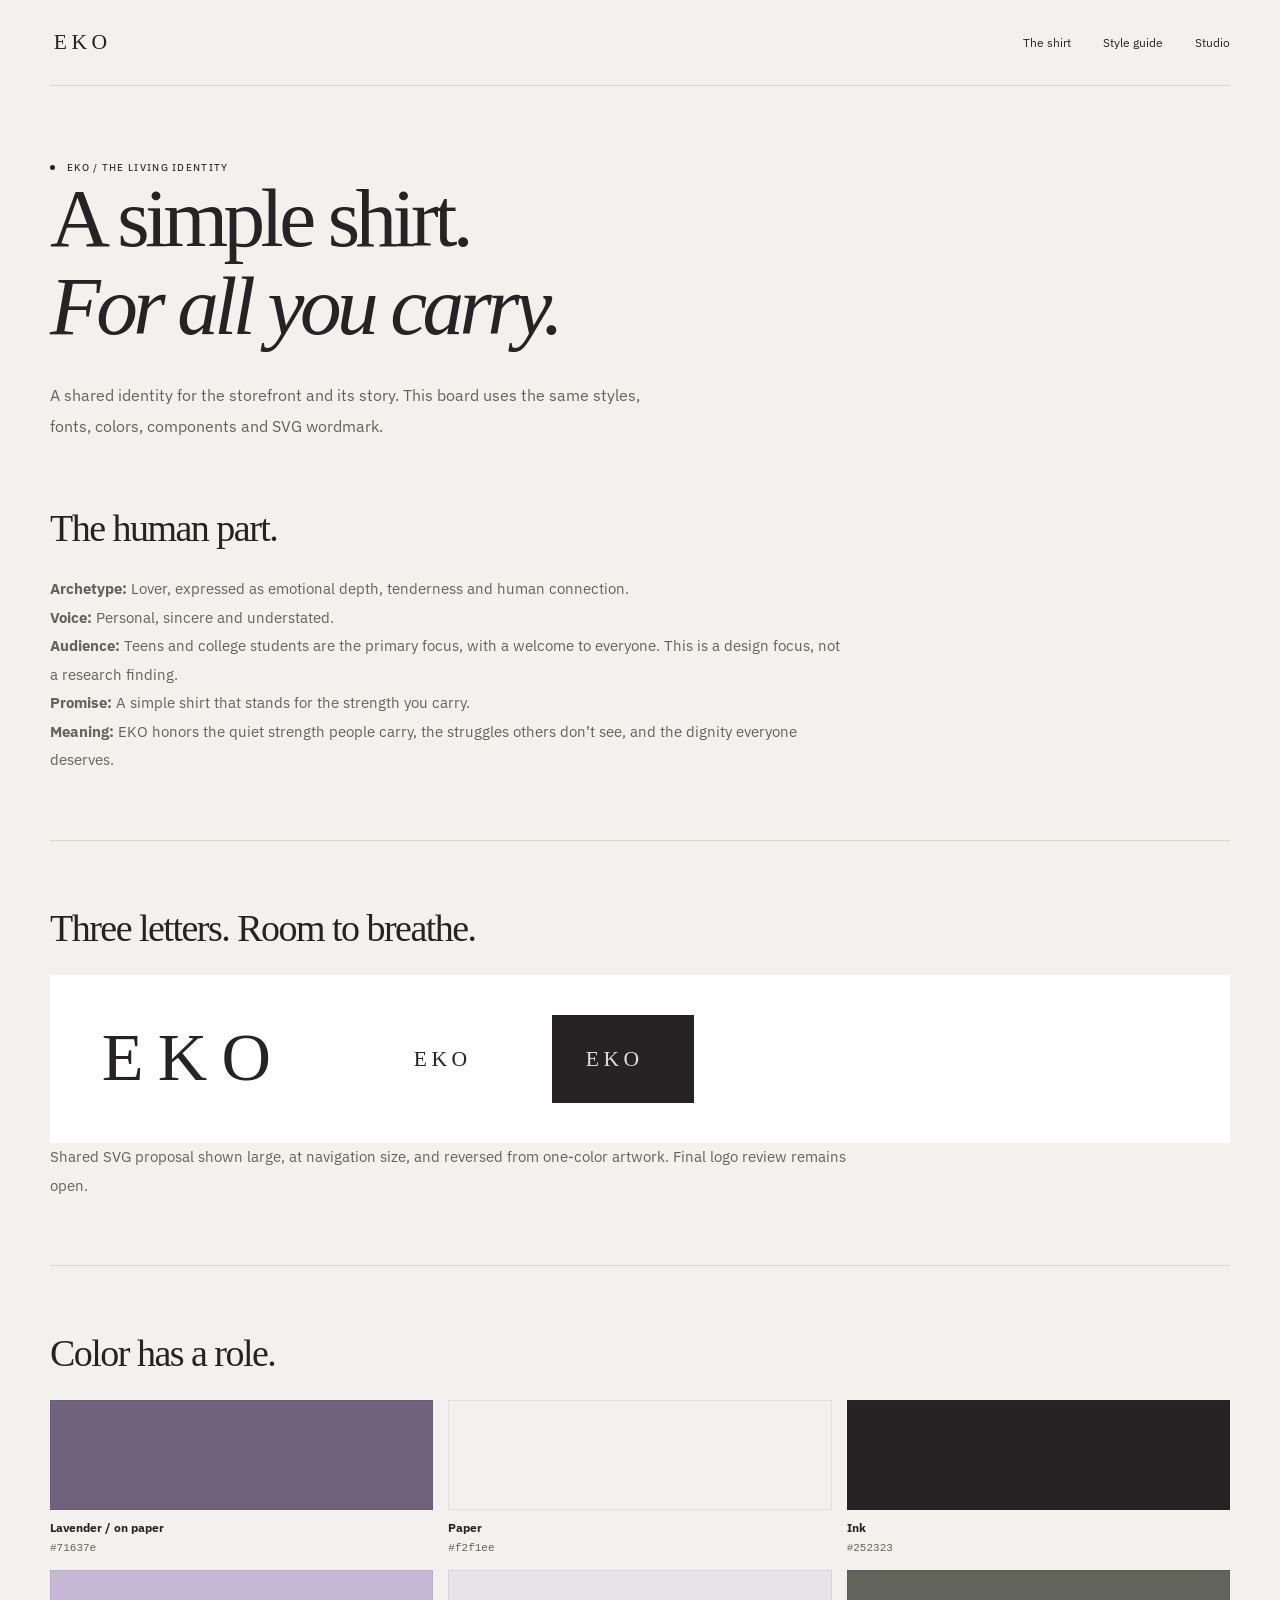
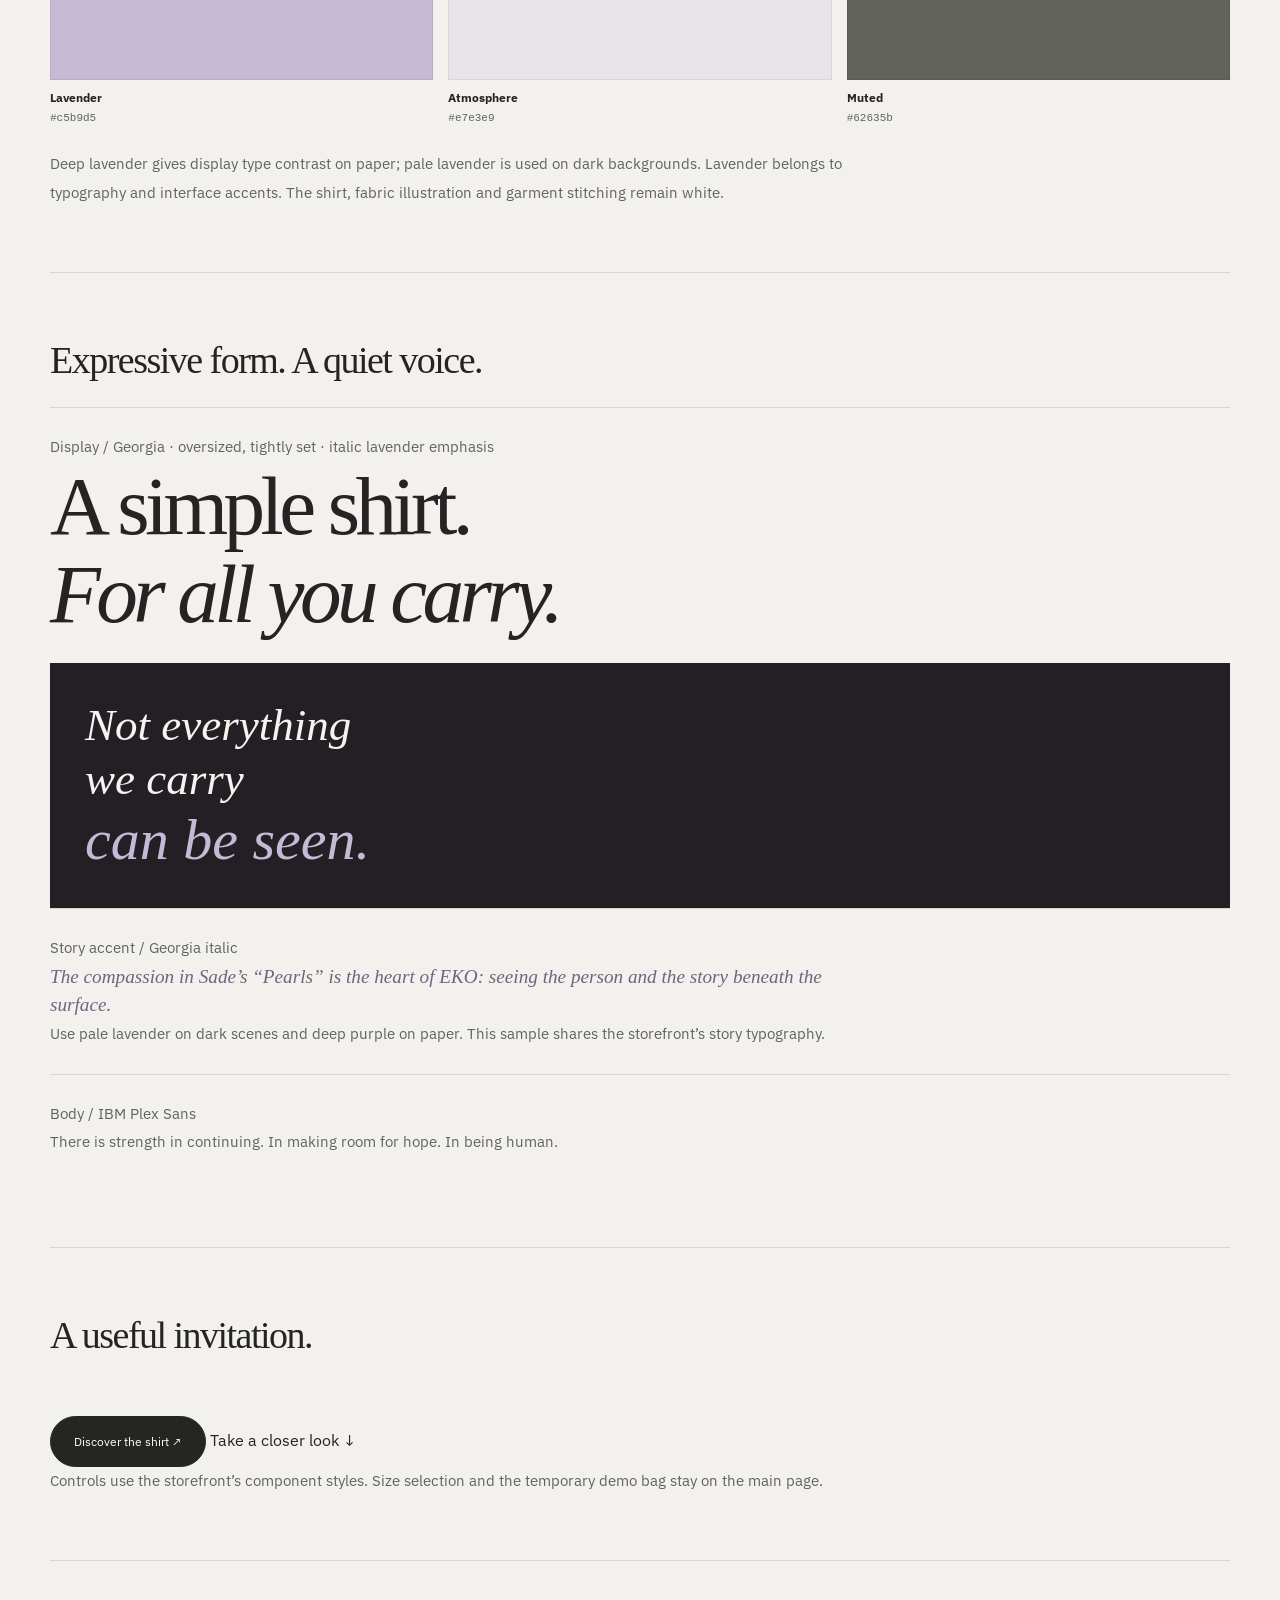
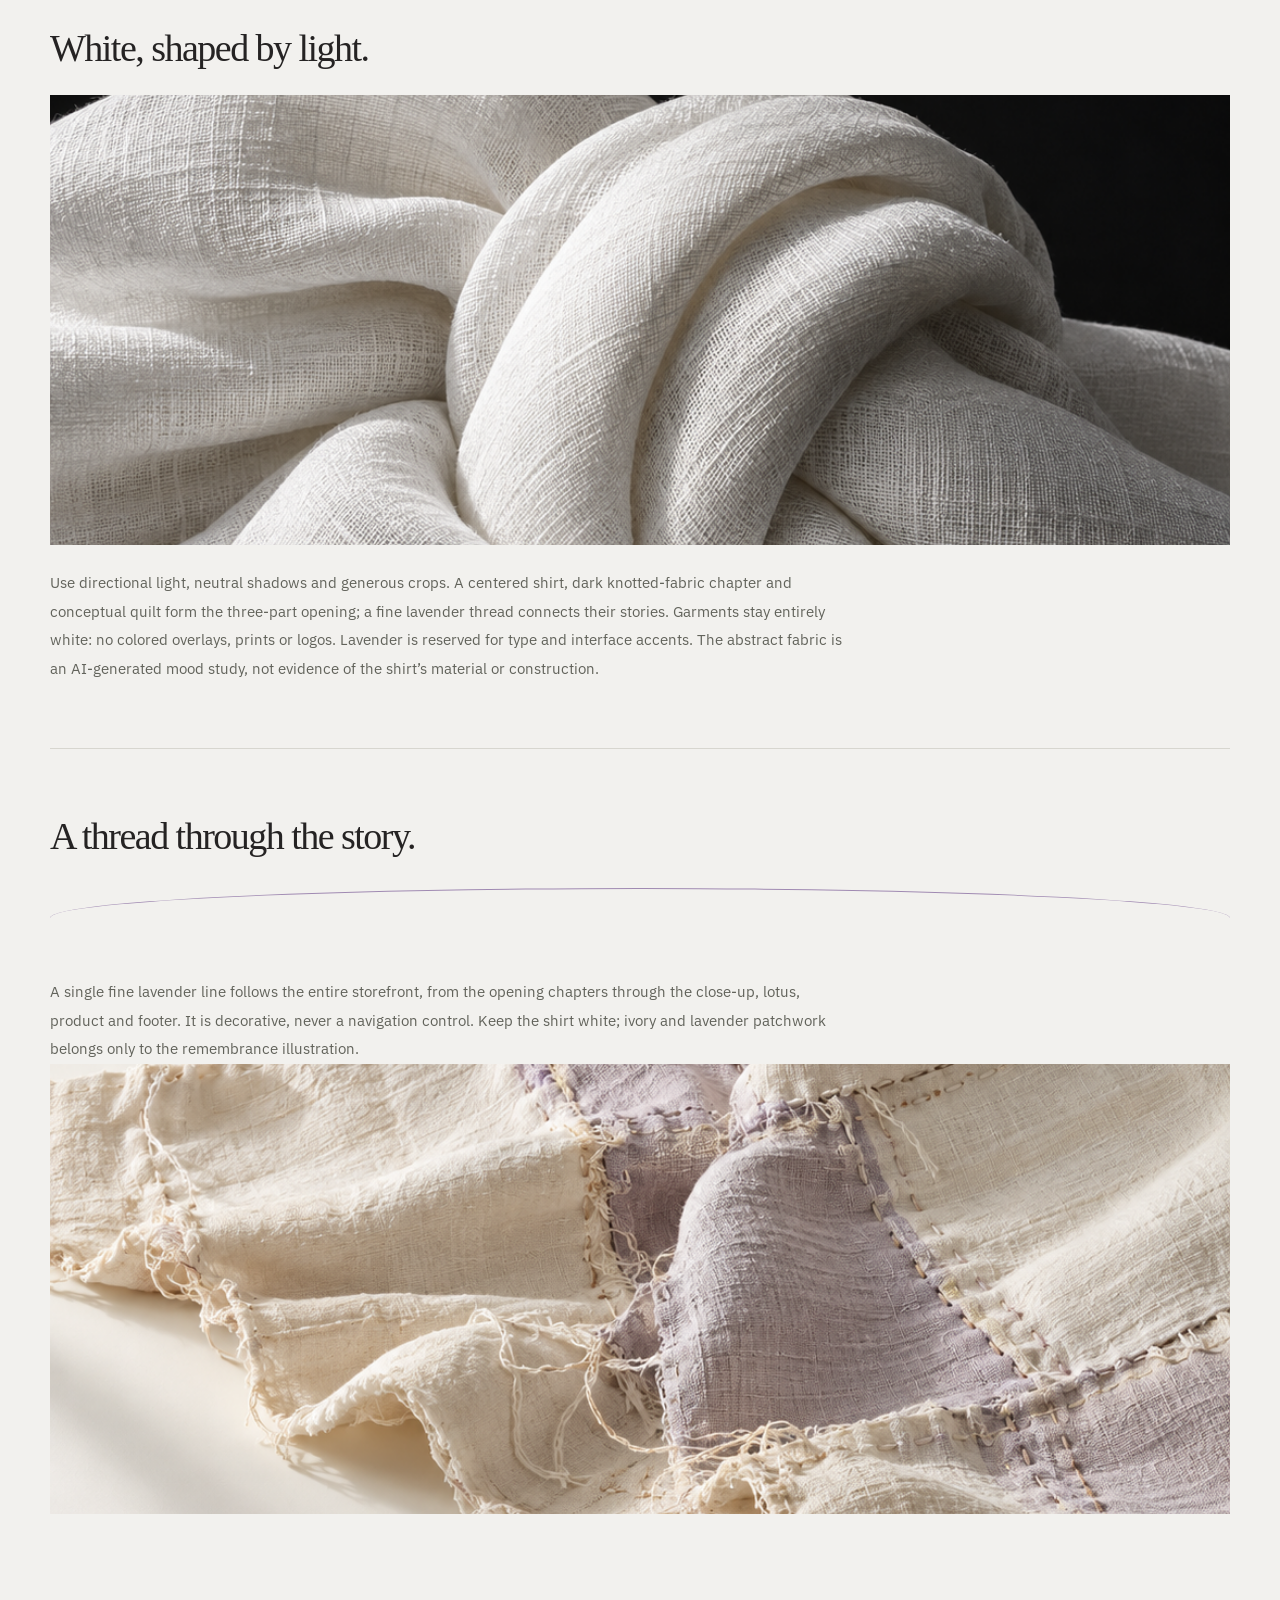
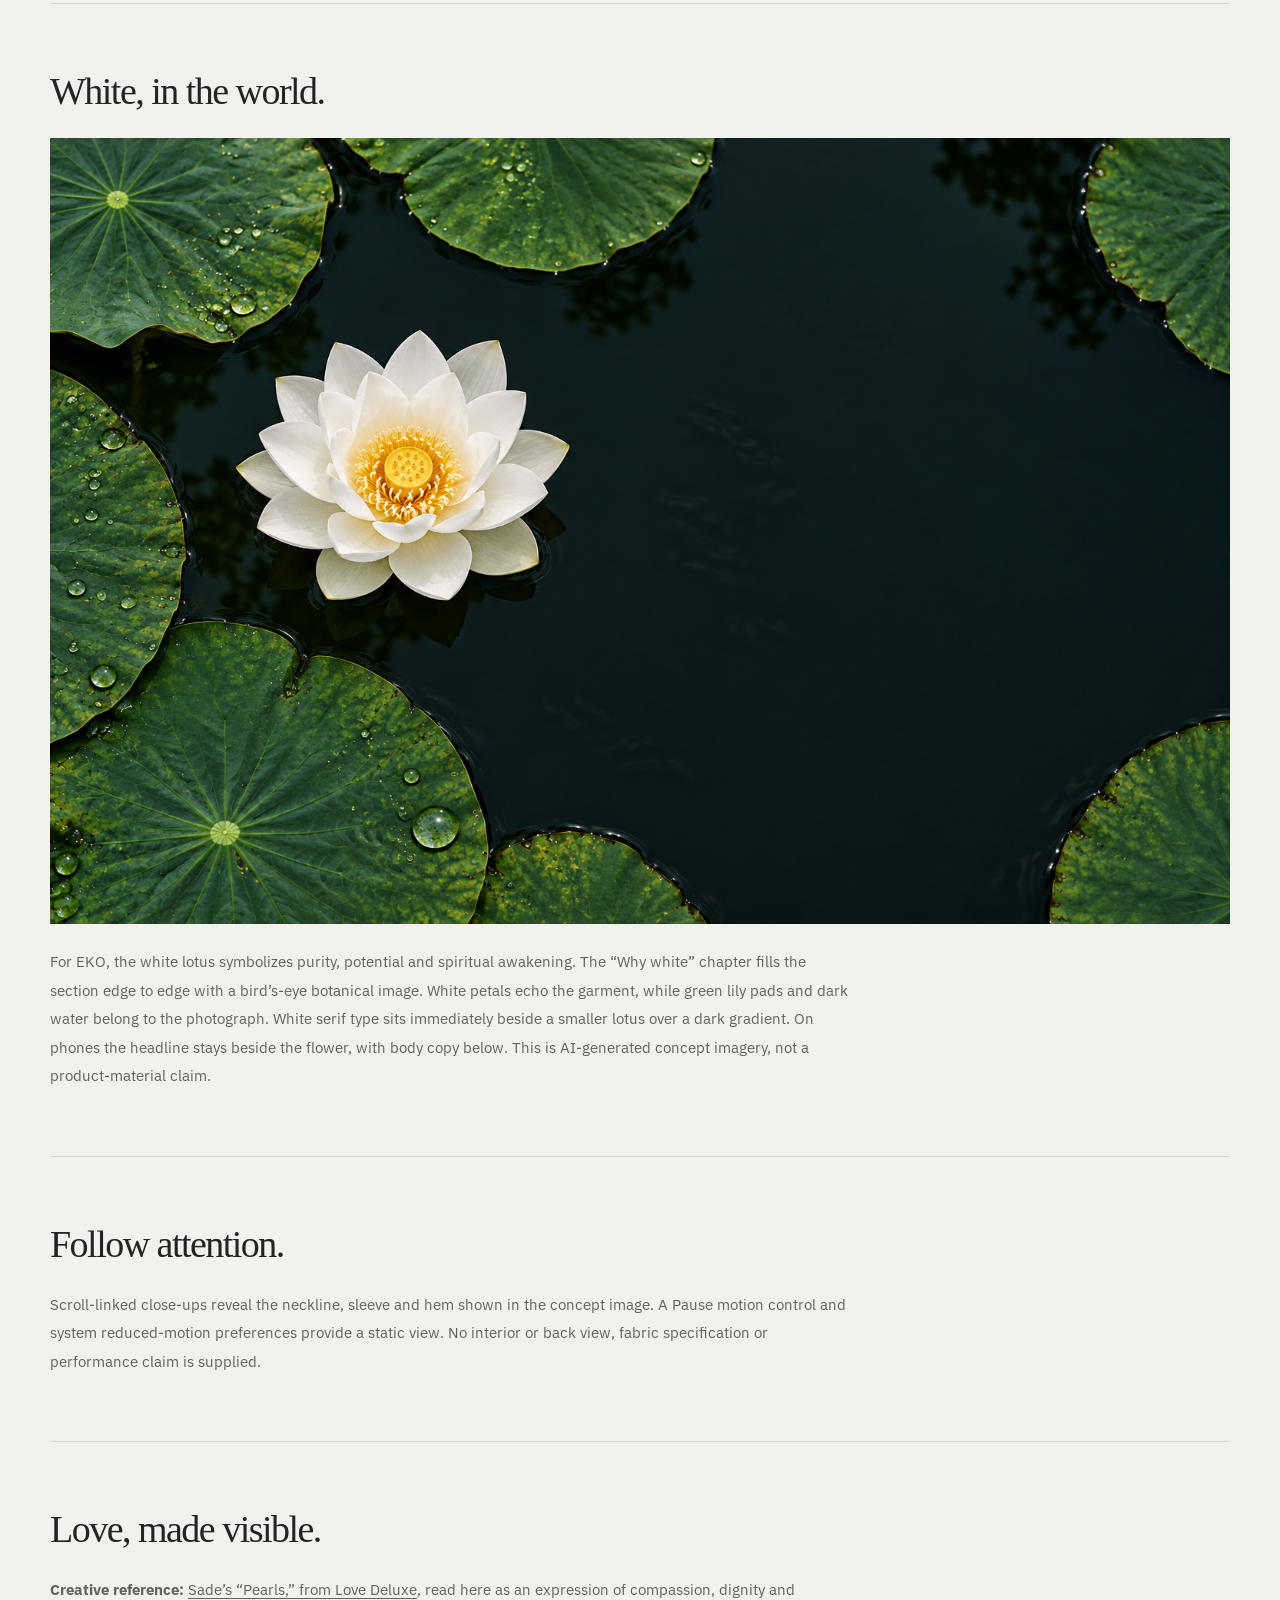
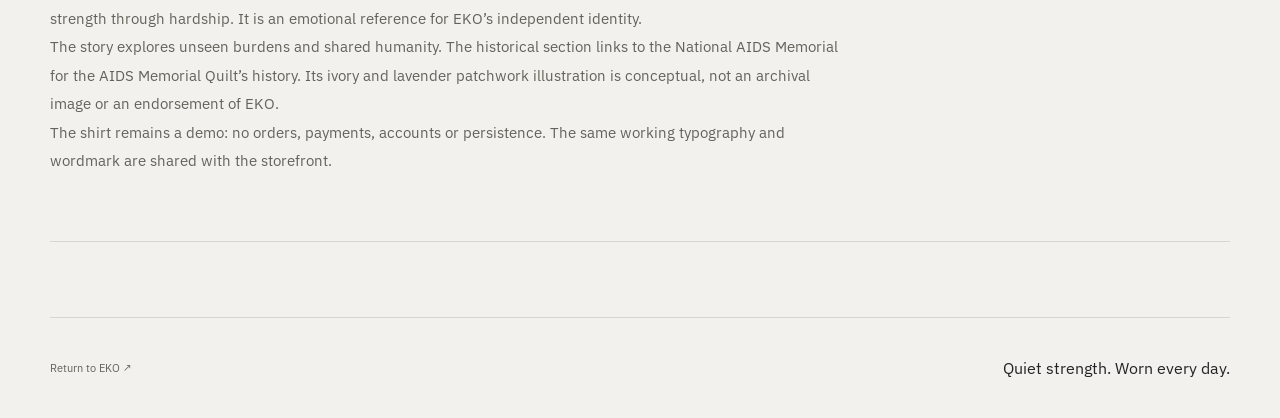
==== commit 7866bde0: "Add the Pearls-inspired story in purple editorial type" ====
--- a/public/styleguide.html
+++ b/public/styleguide.html
@@ -188,6 +188,17 @@
           <div class="eko-guide-emphasis">can be seen.</div>
         </div>
         <div class="eko-type-sample">
+          <p>Story accent / Georgia italic</p>
+          <p class="eko-story-line">
+            The compassion in Sade’s “Pearls” is the heart of EKO: seeing the
+            person and the story beneath the surface.
+          </p>
+          <p>
+            Use pale lavender on dark scenes and deep purple on paper. This
+            sample shares the storefront’s story typography.
+          </p>
+        </div>
+        <div class="eko-type-sample">
           <p>Body / IBM Plex Sans</p>
           <p>
             There is strength in continuing. In making room for hope. In being
--- a/public/eko-editorial.css
+++ b/public/eko-editorial.css
@@ -700,3 +700,19 @@
   text-decoration: underline;
   text-underline-offset: 3px;
 }
+
+.lotus-copy > p.eko-story-line,
+.eko-guide-section p.eko-story-line {
+  font-family: var(--font-display);
+  font-size: clamp(19px, 1.5vw, 22px);
+  font-style: italic;
+  line-height: 1.5;
+}
+
+.lotus-copy > p.eko-story-line {
+  color: var(--color-accent);
+}
+
+.eko-guide-section p.eko-story-line {
+  color: var(--color-display-accent);
+}
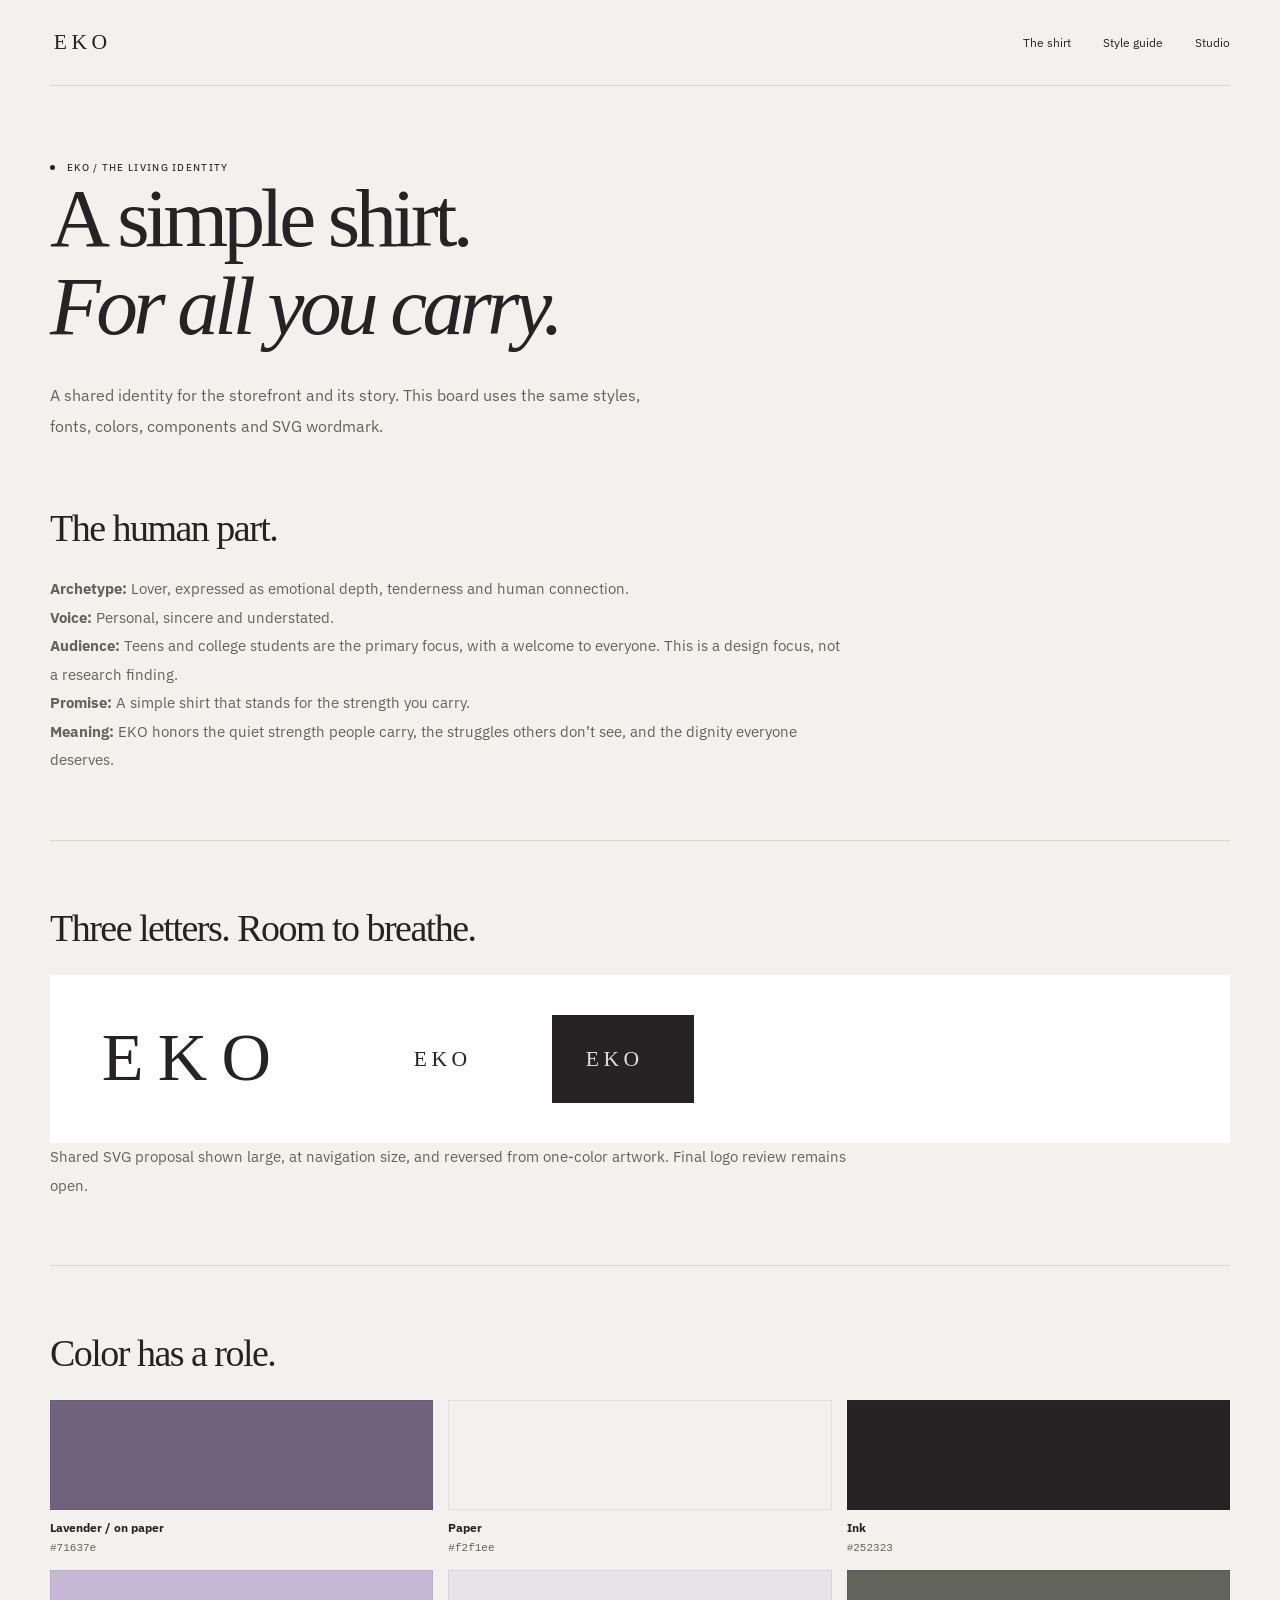
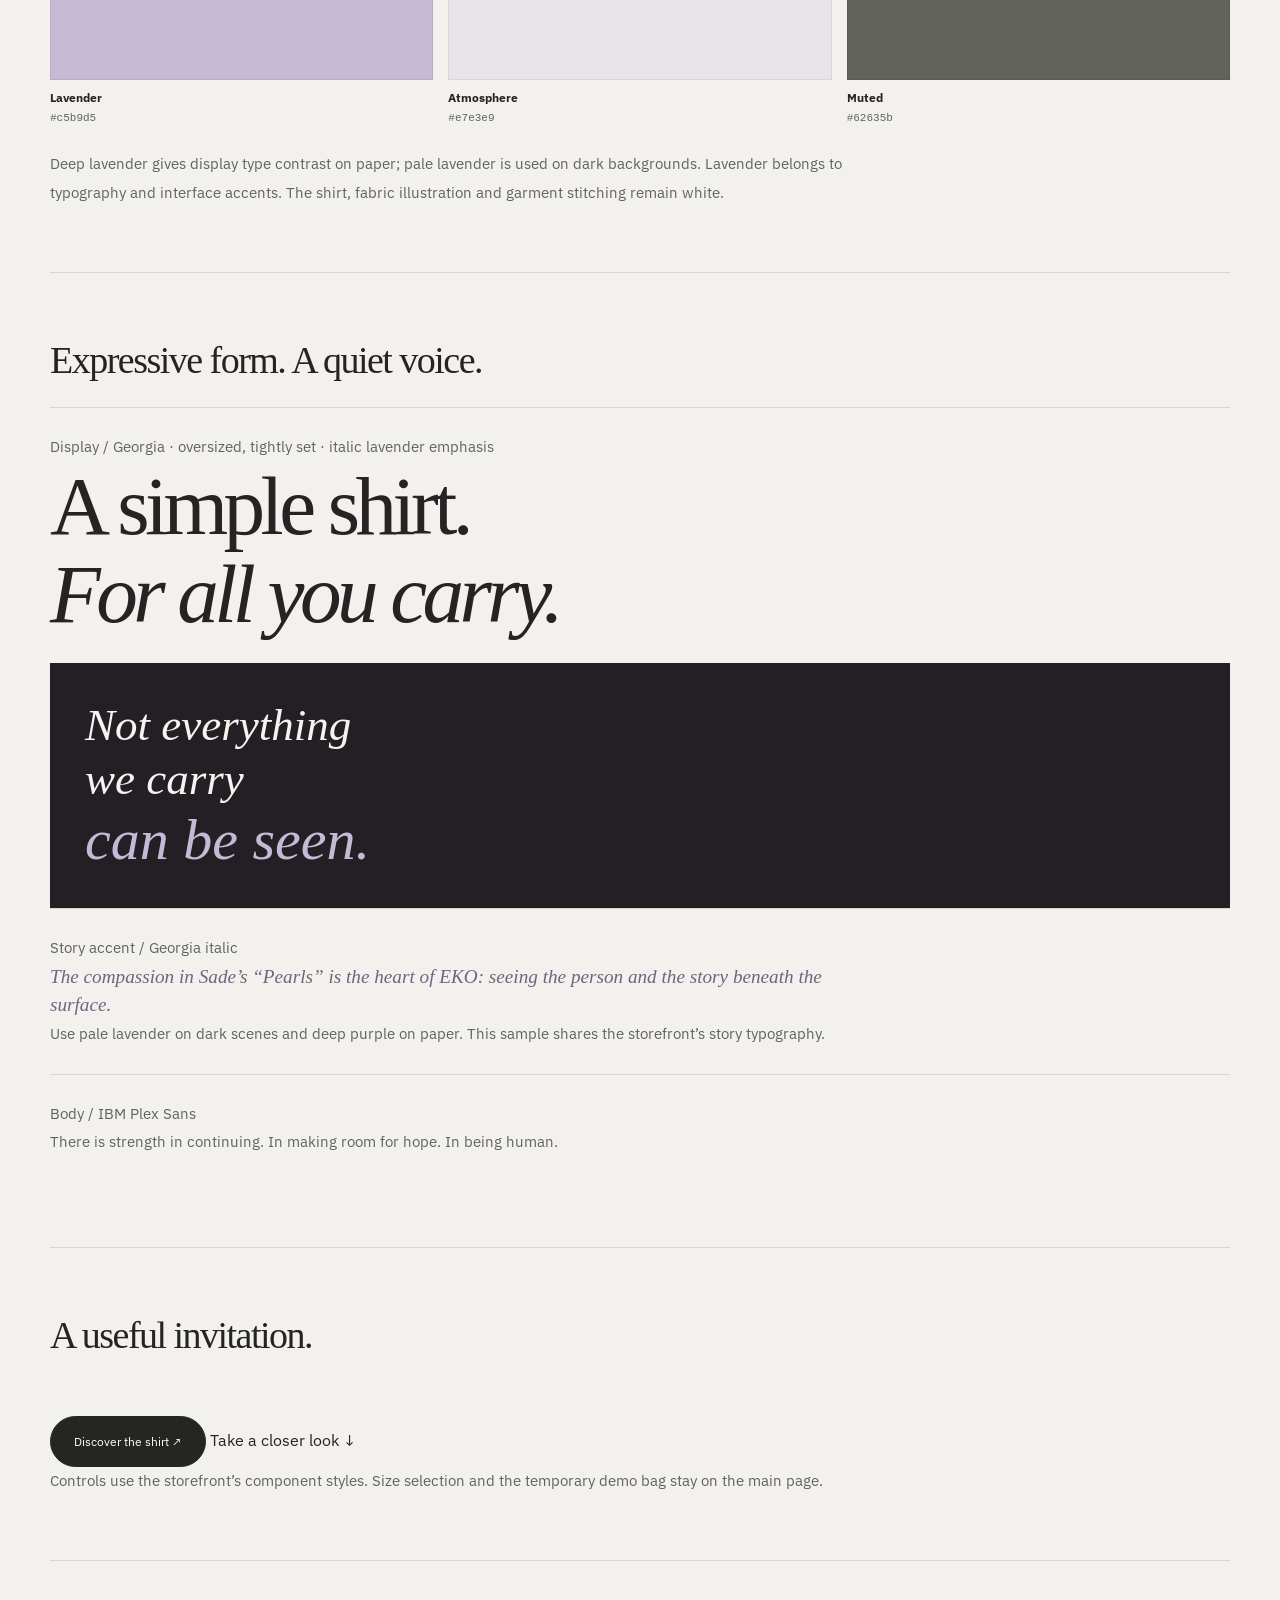
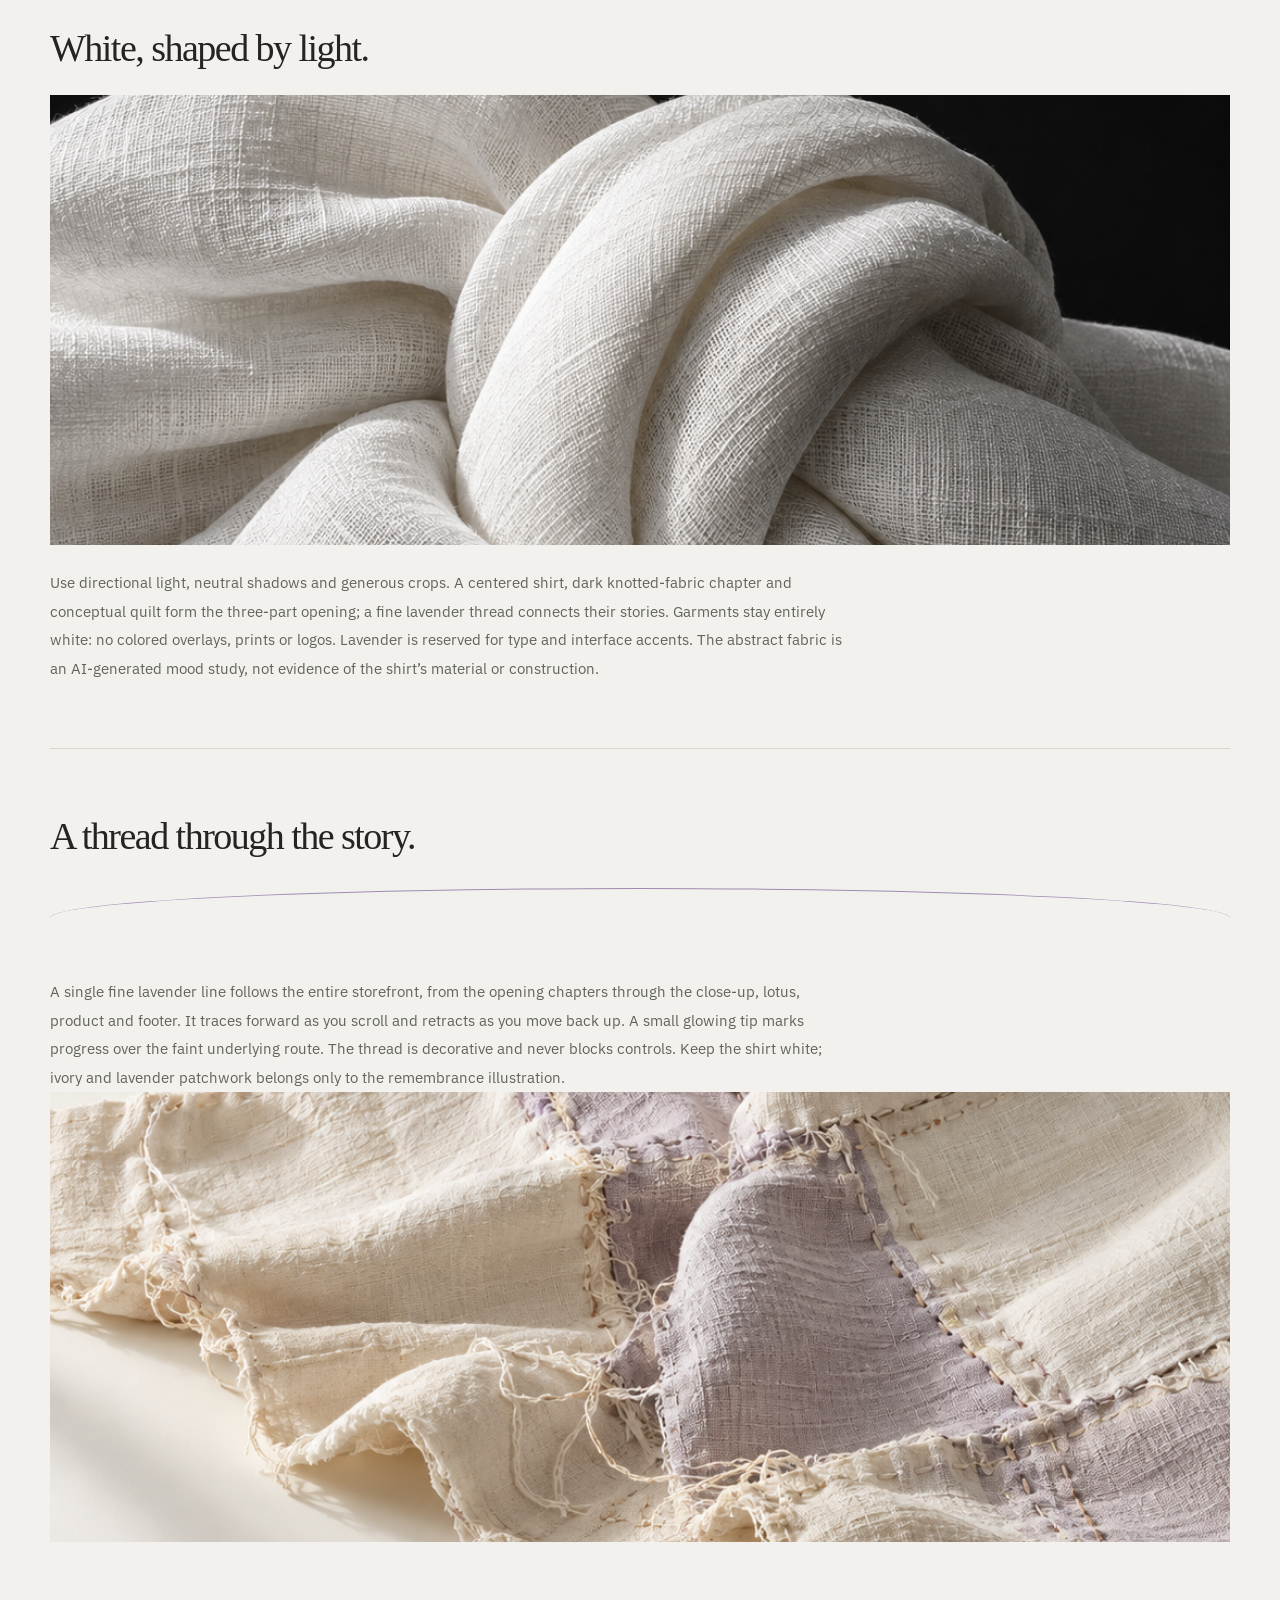
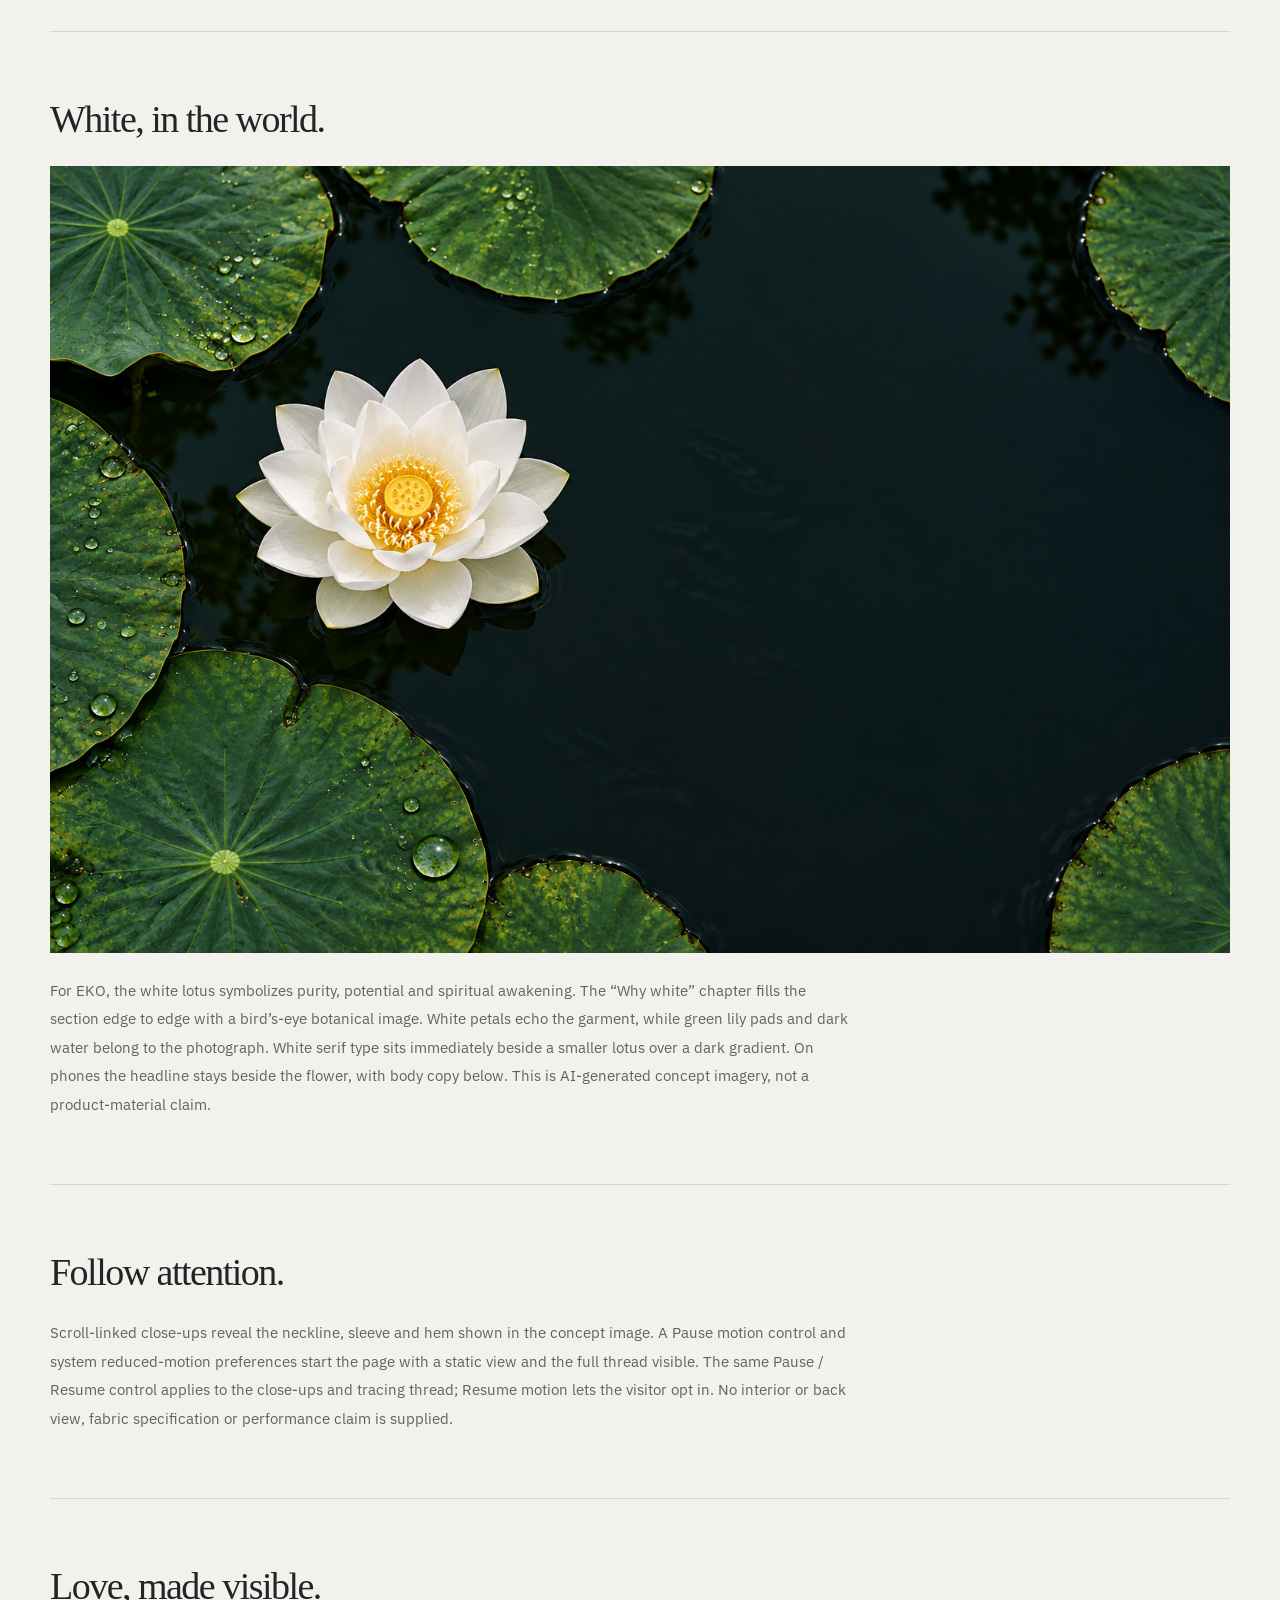
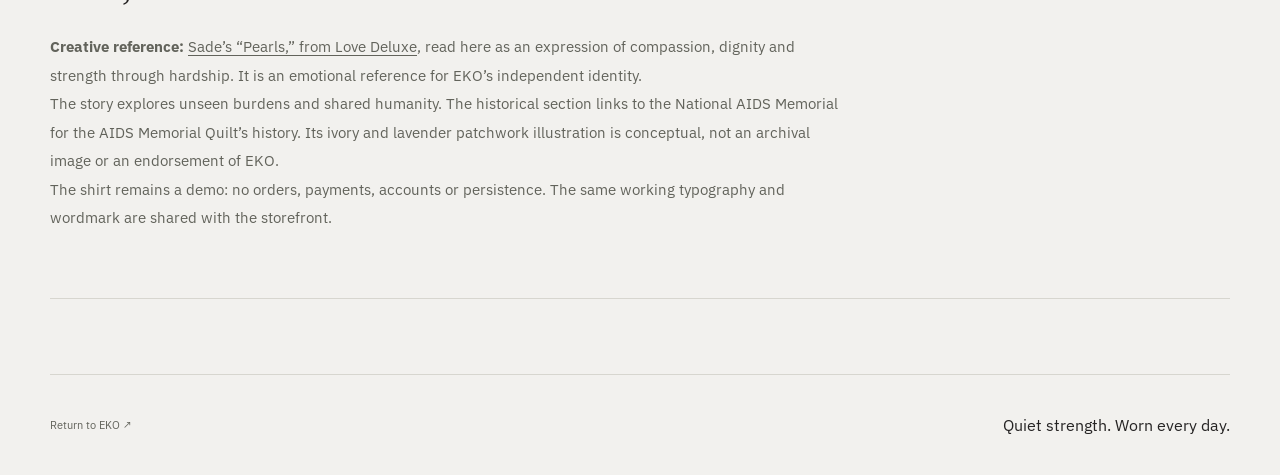
==== commit 9376282c: "Animate the purple thread with scroll-following progress" ====
--- a/public/styleguide.html
+++ b/public/styleguide.html
@@ -250,7 +250,9 @@
         <p>
           A single fine lavender line follows the entire storefront, from the
           opening chapters through the close-up, lotus, product and footer. It
-          is decorative, never a navigation control. Keep the shirt white; ivory
+          traces forward as you scroll and retracts as you move back up. A small
+          glowing tip marks progress over the faint underlying route. The thread
+          is decorative and never blocks controls. Keep the shirt white; ivory
           and lavender patchwork belongs only to the remembrance illustration.
         </p>
         <img
@@ -292,8 +294,10 @@
         <p>
           Scroll-linked close-ups reveal the neckline, sleeve and hem shown in
           the concept image. A Pause motion control and system reduced-motion
-          preferences provide a static view. No interior or back view, fabric
-          specification or performance claim is supplied.
+          preferences start the page with a static view and the full thread
+          visible. The same Pause / Resume control applies to the close-ups and
+          tracing thread; Resume motion lets the visitor opt in. No interior or
+          back view, fabric specification or performance claim is supplied.
         </p>
       </section>
 
--- a/public/eko-editorial.css
+++ b/public/eko-editorial.css
@@ -716,3 +716,28 @@
 .eko-guide-section p.eko-story-line {
   color: var(--color-display-accent);
 }
+
+.journey-thread .thread-base {
+  opacity: 0.3;
+}
+
+.journey-thread .thread-trace {
+  stroke-width: 2;
+  stroke-linecap: round;
+}
+
+.journey-thread .thread-tip {
+  fill: var(--color-accent);
+  stroke: var(--color-thread);
+  stroke-width: 1;
+  filter: drop-shadow(0 0 4px var(--color-accent));
+}
+
+.journey-thread[data-thread-mode="static"] .thread-base {
+  opacity: 1;
+}
+
+.journey-thread[data-thread-mode="static"] .thread-trace,
+.journey-thread[data-thread-mode="static"] .thread-tip {
+  display: none;
+}
